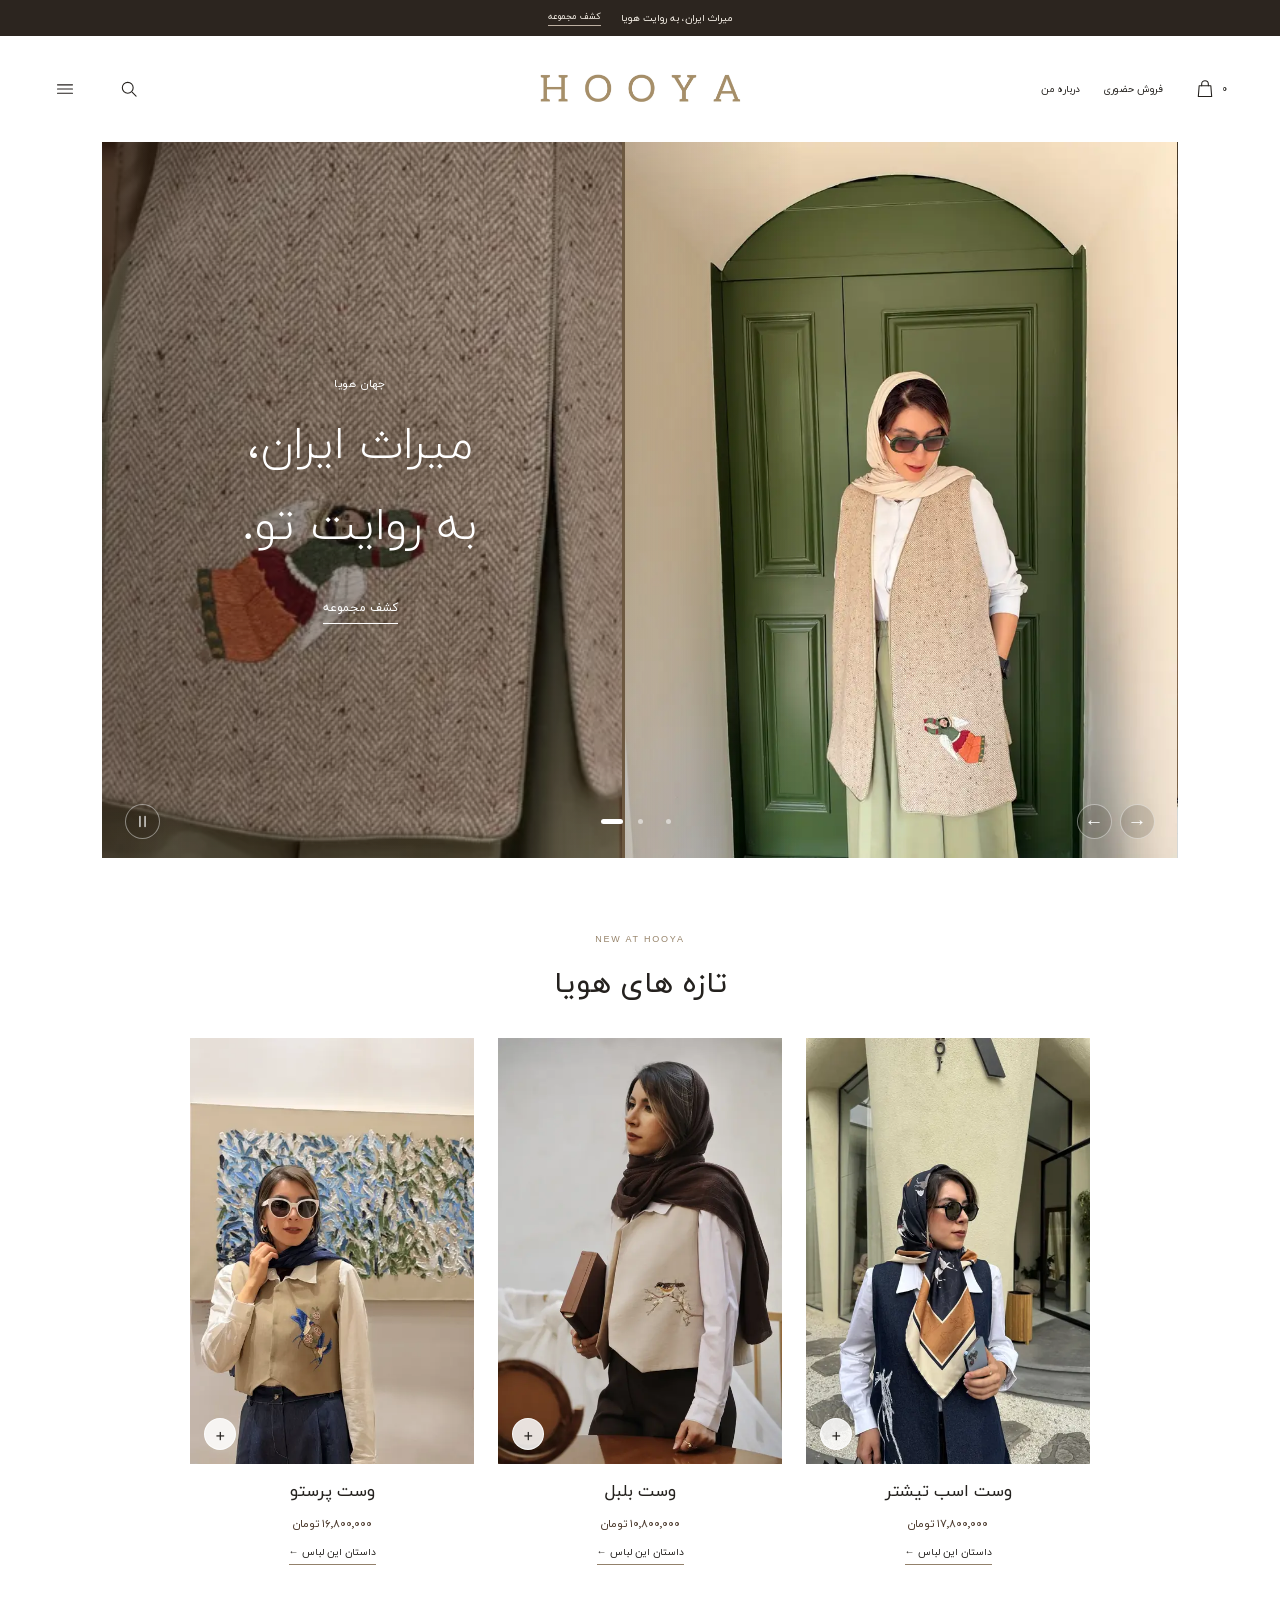
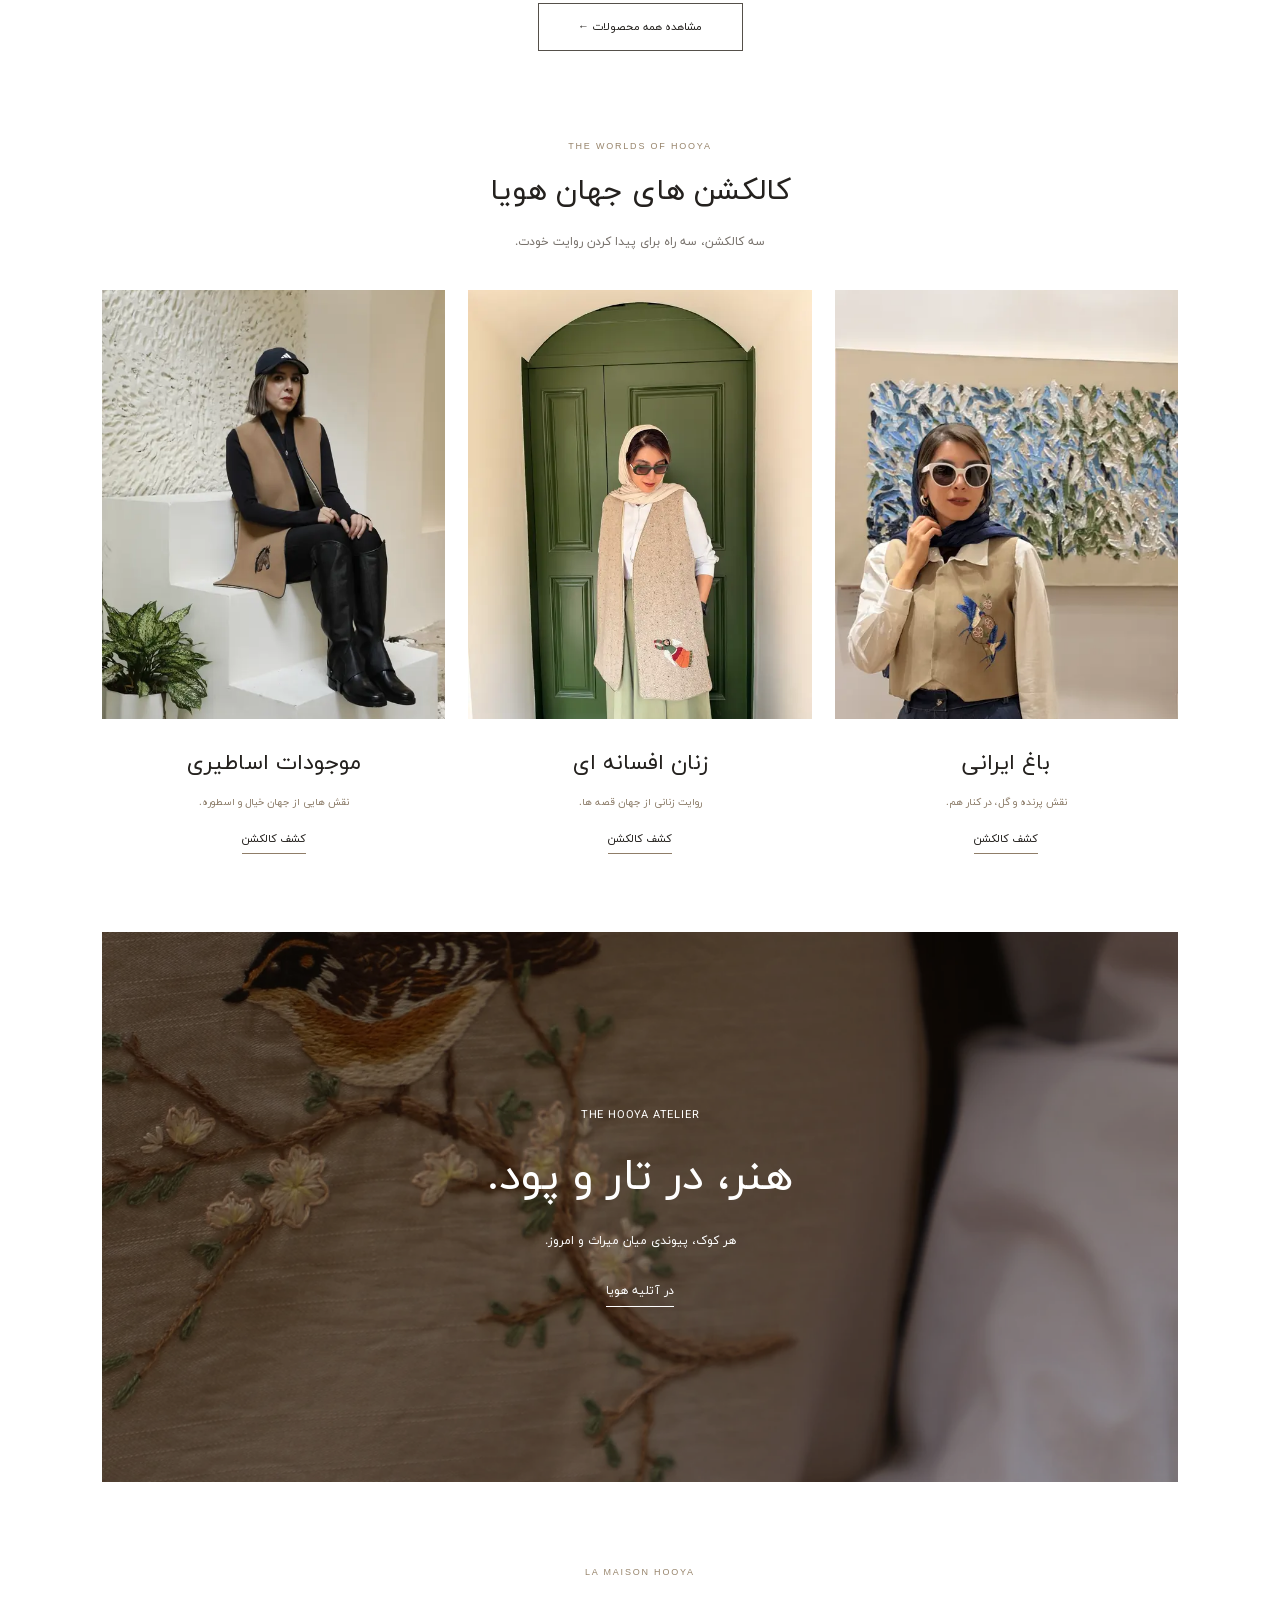
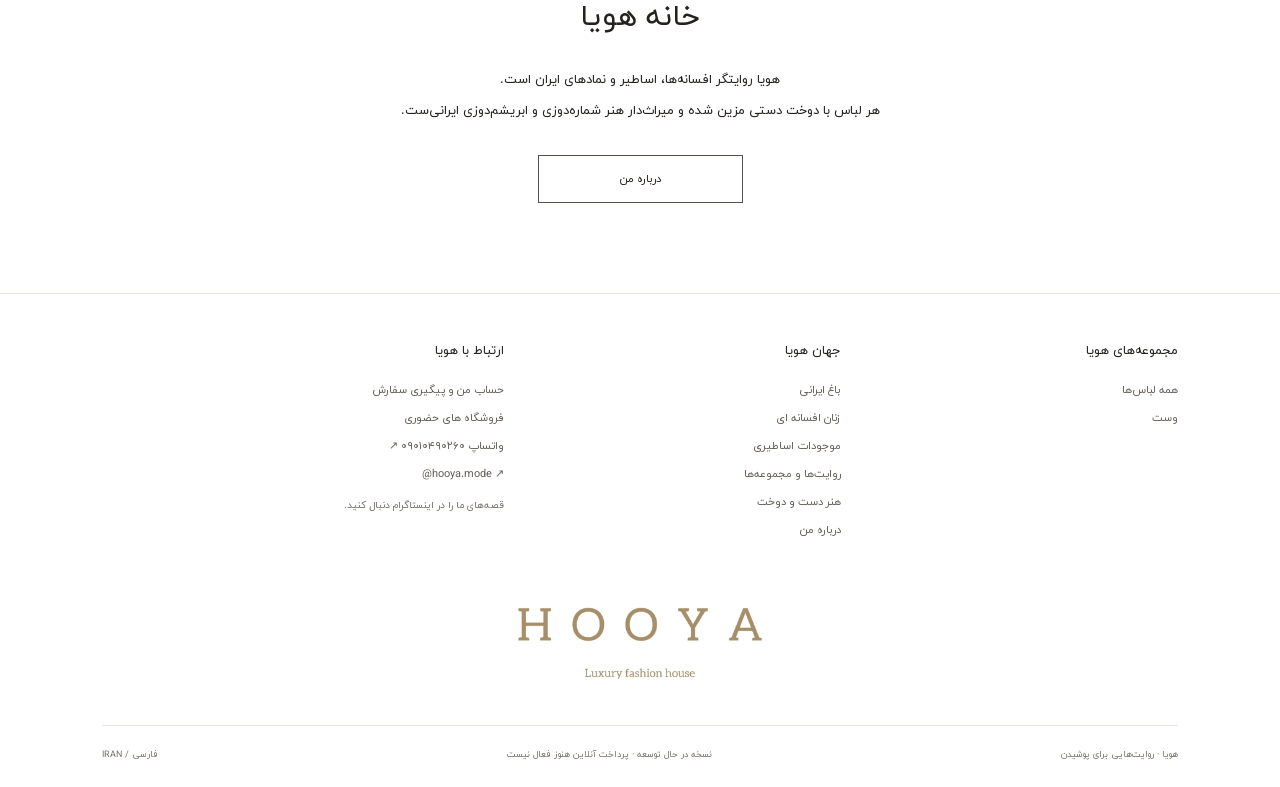
==== docs/index.html @ 1f966551 "Add private orders, customer tracking and SMS sign-in integration" ====
<!doctype html>
<html lang="fa" dir="rtl"><head><meta charset="utf-8"><meta name="viewport" content="width=device-width, initial-scale=1"><meta name="theme-color" content="#ffffff"><meta name="description" content="خانه مد هویا؛ روایت افسانه‌ها، اساطیر و نمادهای ایران در لباس‌هایی مزین به هنر دست."><title>هویا | خانه مد و روایت ایرانی</title><link rel="preload" href="assets/products/malakeh-kheir/campaign-model.webp" as="image" fetchpriority="high"><link rel="preload" href="assets/fonts/iranyekan/iranyekanwebregular.woff2" as="font" type="font/woff2" crossorigin><style data-hooya-source="fonts.css">@font-face{font-family:IRANYekan;src:url('assets/fonts/iranyekan/iranyekanweblight.woff2') format('woff2');font-style:normal;font-weight:300;font-display:swap}
@font-face{font-family:IRANYekan;src:url('assets/fonts/iranyekan/iranyekanwebregular.woff2') format('woff2');font-style:normal;font-weight:400;font-display:swap}
@font-face{font-family:IRANYekan;src:url('assets/fonts/iranyekan/iranyekanwebmedium.woff') format('woff');font-style:normal;font-weight:500;font-display:swap}
@font-face{font-family:IRANYekan;src:url('assets/fonts/iranyekan/iranyekanwebbold.woff2') format('woff2');font-style:normal;font-weight:700;font-display:swap}
@font-face{font-family:IRANYekan;src:url('assets/fonts/iranyekan/iranyekanwebextrabold.woff') format('woff');font-style:normal;font-weight:800;font-display:swap}
</style><style data-hooya-source="styles.css">@font-face{font-family:Vazirmatn;src:url('assets/Vazirmatn.woff2') format('woff2');font-style:normal;font-weight:100 900;font-display:swap}
/* Shared catalog navigation and add-to-cart confirmation. */
.breadcrumbs{display:flex;align-items:center;gap:12px;padding-top:22px;color:#8b8176;font-size:10px}.breadcrumbs a:hover{color:#24211e}
[data-catalog="full"] .collection{padding-top:48px}[data-catalog="full"] .section-heading h1{font-size:32px;line-height:1.7}
.all-products-link{margin-top:38px}.added-dialog{max-width:420px;width:calc(100% - 32px);padding:45px 30px 27px}.added-dialog #added-title{color:#477451;font-size:13px;padding-left:12px}
#added-product{display:flex;align-items:center;gap:18px;margin:23px 0}#added-product .product-photo{width:75px;flex-shrink:0;aspect-ratio:2/3;object-fit:cover}#added-product h3{font-size:15px}#added-product p{font-size:11px;margin-top:10px;color:#777}
.added-dialog>.button{display:flex;align-items:center;justify-content:center;min-height:46px;width:100%;font-size:12px;background:#111;color:#fff}.continue-shopping{display:block;margin:18px auto 0;font-size:11px;border-bottom:1px solid #c1b5a5;padding-bottom:5px}
@media(max-width:600px){[data-catalog="full"] .collection{padding-top:34px}[data-catalog="full"] .section-heading h1{font-size:26px}.breadcrumbs{padding-top:15px;font-size:9px}.added-dialog{padding:42px 22px 25px}.added-dialog #added-title{font-size:12px}}
:root{--paper:#fff;--ink:#24211e;--muted:#77716b;--line:#e7e3df;--brown:#4a382b;--gold:#ab9470}*{box-sizing:border-box}html{scroll-behavior:smooth;scroll-padding-top:30px}body{margin:0;background:var(--paper);color:var(--ink);font:14px IRANYekan,Vazirmatn,Tahoma,sans-serif;-webkit-font-smoothing:antialiased}a{color:inherit;text-decoration:none}button,input{font:inherit}button{border:0;background:none;color:inherit;cursor:pointer}a,button{touch-action:manipulation;-webkit-tap-highlight-color:transparent}svg{display:block;fill:none;stroke:currentColor;stroke-width:1.3;stroke-linecap:round;stroke-linejoin:round}h1,h2,h3,p{margin:0}h1,h2,h3{font-weight:400}p{line-height:2.2}button:focus-visible,a:focus-visible,input:focus-visible{outline:2px solid var(--gold);outline-offset:5px}::selection{background:#e9dfcf}.skip{position:fixed;top:-100px;right:20px;z-index:100;padding:16px;background:white}.skip:focus{top:15px}.announcement{height:36px;background:#2c251f;color:#f7f1e8;display:flex;align-items:center;justify-content:center;gap:20px;font-size:10px}.announcement a{border-bottom:1px solid #bdb0a2;padding-bottom:2px;font-size:9px}.header{height:106px;display:grid;grid-template-columns:1fr auto 1fr;align-items:center;padding:0 3.5%;direction:ltr;background:#fff}.header-start,.header-end{display:flex;gap:24px;align-items:center}.header-end{justify-content:flex-end;direction:ltr}.icon-button{display:inline-flex;align-items:center;justify-content:center;gap:7px;padding:8px;min-height:40px;min-width:40px}.icon-button svg{width:20px;height:20px}.bag-button{direction:ltr}.bag-button span{font-size:10px}.brand{display:block;width:205px}.wordmark{width:100%;height:auto;stroke:none}.house-link{font-size:10px}.page-width{width:84%;max-width:1600px;margin-left:auto;margin-right:auto}.campaign{position:relative;isolation:isolate;overflow:hidden;background:#8d7356}.hero{height:calc(100svh - 184px);min-height:470px;max-height:820px}.campaign-image{position:absolute;inset:0;width:100%;height:100%;object-fit:cover;z-index:-2}.hero .campaign-image{object-position:center top}.campaign:after{content:'';position:absolute;inset:0;background:rgba(27,19,12,.22);z-index:-1}.campaign-copy{position:absolute;inset:0;display:flex;flex-direction:column;align-items:center;justify-content:center;text-align:center;color:white;padding:45px 25px}.eyebrow{display:block;color:var(--muted);font-size:10px;font-weight:400;letter-spacing:.8px;margin-bottom:15px}.campaign .eyebrow{color:#fff;font-size:11px;letter-spacing:.8px}.hero h1{font-size:clamp(36px,3.6vw,57px);line-height:1.75;font-weight:350}.campaign-link{display:inline-block;border-bottom:1px solid currentColor;padding:3px 0 7px;margin-top:28px;font-size:12px;color:inherit;transition:opacity .2s}.campaign-link:hover{opacity:.7}.campaign-caption{position:absolute;bottom:22px;left:25px;color:#f8f3ed;letter-spacing:1.8px;font-size:8px;font-family:Arial,sans-serif}.collection{padding:76px 0 82px;text-align:center}.section-heading{text-align:center;margin-bottom:28px}.section-heading .eyebrow{font-size:9px;letter-spacing:1.8px;color:#97846b;font-family:Arial,sans-serif}.section-heading h2,.about h2{font-size:30px;line-height:1.7}.section-heading p{font-size:12px;color:var(--muted);margin-top:12px}.collection-toolbar{display:flex;justify-content:center;margin-bottom:33px}.filters{display:flex;gap:35px;justify-content:center}.filters button{font-size:12px;padding:10px 1px;color:var(--muted);border-bottom:1px solid transparent}.filters button.selected{color:var(--ink);border-color:var(--ink)}.product-grid{display:grid;grid-template-columns:repeat(3,minmax(0,1fr));gap:24px;text-align:center}.product-card{min-width:0}.product-image-wrap{position:relative;background:#f5f2ed;overflow:hidden}.product-view{display:block;width:100%;padding:0}.product-photo{display:block;width:100%;aspect-ratio:2/3;background-image:url('assets/products.jpg');background-size:300% 100%;background-repeat:no-repeat;transition:transform .6s}.photo-0{background-position:0% center}.photo-1{background-position:50% center}.photo-2{background-position:100% center}.product-view:hover .product-photo{transform:scale(1.025)}.product-tag{position:absolute;top:14px;right:14px;font-size:8px;color:#584937;background:#ffffffd4;padding:4px 8px;pointer-events:none}.product-quick{position:absolute;left:14px;bottom:14px;border:1px solid #ffffffc4;border-radius:50%;width:32px;height:32px;display:grid;place-items:center;font-size:20px;font-weight:300;background:#ffffffd9}.product-quick:hover{background:white}.product-meta{margin-top:21px;display:flex;flex-direction:column;align-items:center;gap:12px}.product-name{font-size:17px;padding:0;margin-bottom:5px}.product-type{font-size:11px;color:var(--muted)}.product-bottom{margin-top:15px;font-size:11px}.product-bottom>span{display:none}.product-bottom button{padding:0 0 4px;border-bottom:1px solid #93816b;font-size:10px}.demo-label{font-size:9px;color:var(--muted);line-height:1.9}.collection-note{margin:30px 0 25px}.outline-button{display:inline-flex;justify-content:center;align-items:center;min-width:205px;min-height:48px;border:1px solid #55504a;padding:12px 25px;font-size:11px;transition:background .2s,color .2s}.outline-button:hover{background:#292520;color:white}.filter-status{font-size:12px;color:var(--muted);margin-bottom:24px}.filter-status:empty{display:none}.filter-clear{border-bottom:1px solid;font-size:10px;margin-right:16px;padding:0}.empty-state{padding:50px 15px;color:var(--muted);font-size:12px}.stories{padding:8px 0 78px}.stories .section-heading{margin-bottom:35px}.editorial-grid{display:grid;grid-template-columns:1fr 1fr;gap:27px}.editorial-card{min-width:0}.editorial-image{display:block;padding:0;width:100%;aspect-ratio:4/5;overflow:hidden;position:relative;background:#d1b999}.editorial-image img{height:100%;width:100%;object-fit:cover;object-position:74% center;transition:transform .7s}.editorial-image:hover img{transform:scale(1.025)}.rakhsh-image .product-photo{position:absolute;inset:0;width:100%;height:100%;aspect-ratio:auto;background-size:300% 100%}.editorial-copy{text-align:center;padding:25px 10px 0}.editorial-copy .eyebrow{font-size:10px;margin-bottom:8px}.editorial-copy h3{font-size:23px;line-height:1.8}.text-link{display:inline-block;padding:2px 0 6px;border-bottom:1px solid #8f7d68;font-size:11px;margin-top:16px}.story-discovery{border-top:1px solid var(--line);border-bottom:1px solid var(--line);margin-top:48px;padding:28px 0;display:flex;gap:20px;align-items:center;justify-content:space-between}.story-discovery>span{font-size:12px}.story-options{display:flex;gap:30px}.story-options button{font-size:11px;padding:6px 0;border-bottom:1px solid transparent}.story-options button:hover{border-color:var(--gold)}.craft{height:550px}.craft .campaign-image{object-position:center 52%}.craft:after{background:rgba(20,12,5,.37)}.craft h2{font-size:44px;line-height:1.8}.craft p{font-size:12px;margin-top:10px}.craft .campaign-link{margin-top:25px}.about{text-align:center;padding:85px 0 90px}.about .eyebrow{font-family:Arial,sans-serif;letter-spacing:1.8px;font-size:9px;color:#97846b}.about p{font-size:13px;max-width:660px;margin:22px auto 28px;line-height:2.4}.footer{border-top:1px solid var(--line);padding:48px 8% 25px}.footer-links{display:grid;grid-template-columns:1fr 1fr 1.4fr;gap:50px;padding-bottom:55px}.footer-links h3{font-size:13px;margin-bottom:22px}.footer-links a{display:block;max-width:max-content;font-size:11px;margin-top:12px;color:#67605a}.footer-links a:hover{text-decoration:underline}.footer-links p{font-size:10px;color:var(--muted);margin-top:12px}.footer-brand{width:250px;display:block;margin:10px auto 40px}.footer-brand svg{width:100%;height:auto;stroke:none}.footer-bottom{display:flex;justify-content:space-between;gap:20px;border-top:1px solid var(--line);padding-top:22px;font-size:9px;color:var(--muted)}dialog{border:1px solid var(--line);padding:48px;background:#fff;color:var(--ink);width:min(660px,90vw);max-height:90dvh;overflow-y:auto}dialog::backdrop{background:#16100a70;backdrop-filter:blur(3px)}.close{position:absolute;left:13px;top:9px;font-size:29px;font-weight:200;width:38px;height:38px}.menu-dialog{position:fixed;right:0;left:auto;top:0;margin:0;border:0;border-left:1px solid var(--line);height:100dvh;max-height:100dvh;width:min(460px,92vw);padding:65px 45px 35px}.menu-brand{display:block;width:190px;margin:10px 0 50px}.menu-brand svg{width:100%;height:auto;stroke:none}.menu-dialog nav a{display:flex;justify-content:space-between;font-size:20px;padding:17px 0}.menu-dialog nav a span{font-size:16px;color:var(--muted)}.menu-categories{display:flex;gap:25px;margin-top:25px;padding-top:28px;border-top:1px solid var(--line);font-size:12px;color:var(--muted)}.menu-instagram{display:block;text-align:right;margin-top:65px;font-size:10px;letter-spacing:1.3px}.search-dialog h2,.bag-dialog h2{font-size:27px;margin-bottom:30px}.search-dialog label{display:block;font-size:11px;margin-bottom:12px}.search-field{display:flex;gap:10px}.search-field input{border:1px solid var(--line);min-width:0;flex:1;padding:12px;font-size:12px;color:var(--ink)}.button{display:inline-flex;background:var(--brown);color:white;justify-content:center;align-items:center;min-height:47px;padding:12px 25px;font-size:12px}.button:hover{background:#292019}.product-dialog{width:min(860px,94vw);padding:0}.product-detail{display:grid;grid-template-columns:1fr 1fr;direction:ltr}.product-detail>.product-photo{height:100%;min-height:490px;aspect-ratio:auto;background-size:300% 100%}.product-detail-copy{padding:50px 30px 35px;direction:rtl}.product-detail-copy h2{font-size:29px}.product-detail-copy p{font-size:12px;margin:15px 0;color:var(--muted)}.product-detail-copy label{display:block;font-size:11px;margin:18px 0 10px}.sizes{display:flex;gap:8px}.sizes button{width:40px;height:36px;border:1px solid var(--line);font-size:11px}.sizes .selected{background:var(--brown);color:white;border-color:var(--brown)}.product-detail-copy>.button{margin-top:23px;width:100%;gap:12px}.product-detail-copy .demo-label{display:block;margin-top:15px}.bag-item{display:flex;justify-content:space-between;align-items:center;padding:20px 0;border-bottom:1px solid var(--line);gap:15px;font-size:12px}.bag-item small{display:block;color:var(--muted);margin-top:5px}.bag-item button{font-size:10px;text-decoration:underline}.bag-note{font-size:11px;color:var(--muted);margin-top:25px}.craft-dialog img{width:100%;aspect-ratio:16/9;object-fit:cover;margin-bottom:25px}.craft-dialog h2{font-size:27px}.craft-dialog p{font-size:12px;margin-top:15px;color:var(--muted)}.toast{position:fixed;bottom:25px;left:25px;background:var(--brown);color:#fff;padding:15px 24px;font-size:12px;z-index:50;opacity:0;transform:translateY(15px);transition:.25s;pointer-events:none}.toast.show{opacity:1;transform:translateY(0)}
@media(min-width:1700px){.hero{max-height:900px}.page-width{width:86%}.hero h1{font-size:62px}}
@media(max-width:1000px){.page-width{width:90%}.header{height:95px}.brand{width:180px}.header-start,.header-end{gap:13px}.house-link{display:none}.hero{height:60vw;min-height:440px}.hero h1{font-size:43px}.collection{padding:60px 0 65px}.product-grid{gap:17px}.story-discovery{flex-direction:column;gap:16px}.story-options{gap:28px}.craft{height:480px}.editorial-copy h3{font-size:21px}.footer{padding-left:5%;padding-right:5%}}
@media(max-width:600px){html{scroll-padding-top:18px}.announcement{height:30px;font-size:9px;gap:16px}.announcement a{font-size:8px}.header{height:86px;padding:0 4%;grid-template-columns:1fr auto 1fr}.header-start{gap:2px}.header-end{gap:0}.icon-button{padding:5px;min-width:32px}.icon-button svg{width:18px;height:18px}.brand{width:139px}.bag-button{gap:4px}.bag-button span{font-size:9px}.page-width{width:92%}.hero{height:calc(86svh - 116px);min-height:480px;max-height:680px}.hero .campaign-image{object-position:65% center}.hero:after{background:linear-gradient(0deg,rgba(27,19,12,.48),rgba(27,19,12,.1) 80%)}.campaign-copy{padding:30px 15px}.hero .campaign-copy{justify-content:flex-end;padding-bottom:67px}.hero h1{font-size:37px;line-height:1.7}.campaign .eyebrow{font-size:9px;margin-bottom:11px}.campaign-link{font-size:11px;margin-top:20px}.campaign-caption{bottom:18px;left:15px;font-size:6px;letter-spacing:1px}.collection{padding:48px 0 53px}.section-heading{margin-bottom:18px}.section-heading .eyebrow{font-size:8px;letter-spacing:1.3px;margin-bottom:10px}.section-heading h2,.about h2{font-size:25px}.section-heading p{font-size:10px;margin-top:8px}.collection-toolbar{margin-bottom:25px}.filters{gap:25px}.filters button{font-size:10px;padding:8px 0}.product-grid{gap:27px 12px;grid-template-columns:repeat(2,minmax(0,1fr))}.product-card:last-child:nth-child(odd){grid-column:1/-1;width:calc(50% - 6px);justify-self:center}.product-name{font-size:13px;margin-bottom:5px}.product-type{font-size:8px}.product-meta{margin-top:14px;gap:9px}.product-tag{right:8px;top:8px;font-size:7px;padding:3px 6px}.product-quick{width:27px;height:27px;left:9px;bottom:9px;font-size:18px}.product-bottom{margin-top:11px}.product-bottom button{font-size:9px}.collection-note{font-size:8px;margin-top:25px}.outline-button{font-size:10px;min-height:44px;min-width:190px}.stories{padding:0 0 50px}.stories .section-heading{margin-bottom:26px}.editorial-grid{gap:14px}.editorial-image{aspect-ratio:3/4}.simorgh-image img{object-position:72% center}.editorial-copy{padding:17px 1px 0}.editorial-copy .eyebrow{font-size:8px;margin-bottom:6px;letter-spacing:0}.editorial-copy h3{font-size:14px;line-height:1.9}.text-link{font-size:9px;margin-top:11px}.story-discovery{margin-top:30px;padding:23px 5px;gap:12px}.story-discovery>span{font-size:11px}.story-options{display:grid;grid-template-columns:1fr 1fr;text-align:center;width:100%;gap:6px 22px}.story-options button{font-size:10px;justify-self:center}.craft{height:420px}.craft h2{font-size:31px}.craft p{font-size:10px;margin-top:8px}.craft .campaign-image{object-position:43% center}.craft .campaign-copy{padding:35px 18px}.about{padding:55px 15px 60px}.about .eyebrow{font-size:8px}.about p{font-size:11px;line-height:2.3;margin:17px auto 25px}.about p br{display:none}.footer{padding:35px 6% 20px}.footer-links{grid-template-columns:1fr 1fr;gap:30px 20px;padding-bottom:35px}.footer-links>div:last-child{grid-column:1/-1}.footer-links h3{font-size:12px;margin-bottom:17px}.footer-links a{font-size:10px;margin-top:11px}.footer-links p{font-size:9px}.footer-brand{width:215px;margin:10px auto 30px}.footer-bottom{flex-direction:column;align-items:center;gap:12px;font-size:8px;text-align:center;padding-top:20px}dialog{padding:40px 23px}.menu-dialog{padding:55px 30px 35px}.menu-dialog nav a{font-size:18px}.menu-brand{width:170px;margin-bottom:35px}.search-dialog h2{font-size:22px}.search-field{flex-direction:column}.product-detail{grid-template-columns:1fr}.product-detail>.product-photo{height:390px;min-height:0;background-size:300% 100%}.product-detail-copy{padding:30px 25px}.product-detail-copy h2{font-size:25px}.product-dialog .close{background:#fff;z-index:2}.toast{right:6%;left:6%;bottom:15px;text-align:center;font-size:11px}.filter-status{font-size:10px}.craft-dialog h2{font-size:24px}}
@media(prefers-reduced-motion:reduce){html{scroll-behavior:auto}*,*:before,*:after{transition:none!important;animation:none!important}}
/* Catalog-driven product photos and prices. */
.collection-tabs{display:flex;justify-content:center;gap:8px 25px;flex-wrap:wrap;margin:0 auto 22px}.collection-tabs button{font-size:12px;color:#8c7b65;padding:10px 0;border-bottom:1px solid transparent;display:inline-flex;align-items:center;gap:7px}.collection-tabs button.selected{color:var(--ink);border-color:var(--brown)}.collection-tabs button>span{font-size:9px;color:#9d8e7c;min-width:13px}.collection-toolbar{align-items:center;gap:22px;margin-bottom:30px}.kind-label{font-size:9px;color:#a18f77}.collection-toolbar .filters{gap:20px}.collection-toolbar .filters button{font-size:10px}.collection-editorials{grid-template-columns:repeat(3,minmax(0,1fr));gap:23px}.collection-editorials .editorial-copy h3{font-size:22px}.collection-summary{color:#8a7a66;font-size:10px;margin-top:9px;line-height:2}.menu-dialog .menu-collections{margin:0 0 10px;padding-right:18px;border-right:1px solid #d4c7b4}.menu-dialog .menu-collections a{font-size:13px;padding:10px 0;color:#8f7a5b}.menu-dialog .menu-collections a:hover{color:var(--ink)}
@media(max-width:600px){.collection-tabs{gap:4px 17px;margin-bottom:19px}.collection-tabs button{font-size:10px;gap:5px;padding:8px 0}.collection-tabs button>span{font-size:8px}.collection-toolbar{gap:17px;margin-bottom:25px}.collection-toolbar .filters{gap:19px}.collection-toolbar .filters button{font-size:9px}.collection-editorials{grid-template-columns:repeat(2,minmax(0,1fr));gap:27px 14px}.collection-editorials .editorial-card:last-child{grid-column:1/-1;width:calc(50% - 7px);justify-self:center}.collection-editorials .editorial-copy h3{font-size:15px}.collection-summary{font-size:9px;margin-top:7px}.menu-dialog .menu-collections{padding-right:15px}.menu-dialog .menu-collections a{font-size:12px;padding:9px 0}}
.sr-only{position:absolute;width:1px;height:1px;padding:0;margin:-1px;overflow:hidden;clip:rect(0,0,0,0);white-space:nowrap;border:0}
.hero-slider .hero-track{position:absolute;inset:0;display:flex;direction:ltr;height:100%;z-index:-2;transition:transform .7s cubic-bezier(.22,.65,.28,1);will-change:transform}.hero-slide{flex:0 0 100%;min-width:100%;height:100%;direction:rtl}.slide-images{height:100%;display:grid;grid-template-columns:1.06fr 1fr;gap:3px}.slide-images img{width:100%;height:100%;min-width:0;object-fit:cover;object-position:center 35%}.hero.hero-slider:after{background:linear-gradient(90deg,rgba(25,17,9,.52),rgba(25,17,9,.28) 48%,transparent 65%);pointer-events:none}.hero-slider .campaign-copy{width:48%;right:auto;left:0;pointer-events:none}.hero-slider .campaign-link{pointer-events:auto}.slider-controls{position:absolute;bottom:19px;left:23px;right:23px;display:flex;align-items:center;justify-content:space-between;gap:15px;color:white;z-index:3;direction:rtl}.slider-arrows{display:flex;gap:8px}.slider-arrows button,.slider-pause{width:35px;height:35px;border:1px solid #ffffff70;background:#21180b24;display:grid;place-items:center;font:19px Arial;border-radius:50%;padding:0}.slider-arrows button:hover,.slider-pause:hover{background:#21180b70}.slider-pause svg{width:17px;height:17px;stroke:currentColor;stroke-width:1.4}.slider-pause .play-symbol{display:none}.slider-pause.is-paused .pause-symbol{display:none}.slider-pause.is-paused .play-symbol{display:block}.slider-dots{display:flex;gap:2px;position:absolute;left:50%;transform:translateX(-50%);direction:ltr}.slider-dots button{width:26px;height:35px;padding:0;display:grid;place-items:center}.slider-dots span{width:5px;height:5px;border-radius:10px;background:#ffffff80;transition:width .25s,background .25s}.slider-dots [aria-current=true] span{width:22px;background:white}.hero.hero-slider{touch-action:pan-y;overflow:clip}
@media(max-width:600px){.slide-images{grid-template-columns:1fr}.slide-detail{display:none}.hero-slider .campaign-copy{width:100%;right:0;left:0;padding-bottom:95px}.hero.hero-slider:after{background:linear-gradient(0deg,rgba(25,17,9,.62),rgba(25,17,9,.15) 65%,transparent)}.slider-controls{bottom:17px;left:17px;right:17px}.slide-images .slide-model{object-position:center 30%}.slider-arrows button,.slider-pause{width:32px;height:32px}}
@media(prefers-reduced-motion:reduce){.hero-slider .hero-track,.slider-dots span{transition:none}}
[hidden]{display:none!important}
.hero-images{display:grid;grid-template-columns:repeat(3,minmax(0,1fr));gap:4px}.hero-images img{width:100%;height:100%;min-width:0;object-fit:cover;object-position:center 30%}.hero .campaign-copy{text-shadow:0 1px 14px #0005}.hero:after{background:rgba(20,15,10,.30)}.editorial-card .real-product-image img{object-position:center 30%}.craft .real-craft-image{object-position:center 43%}.product-view>.custom-photo{object-position:center 35%}
.product-gallery{min-width:0;background:#f5f2ed;padding-bottom:20px;direction:rtl}.gallery-stage{height:min(62vh,560px);min-height:340px;position:relative}.gallery-image-slot{height:100%}.gallery-image-slot .product-photo{width:100%;height:100%;aspect-ratio:auto;object-fit:contain;background:none}.gallery-arrow{position:absolute;top:50%;transform:translateY(-50%);width:35px;height:35px;background:#fffffff0;border:1px solid #d7cec3;border-radius:50%;font:19px Arial;display:grid;place-items:center}.gallery-prev{right:13px}.gallery-next{left:13px}.gallery-toolbar{display:flex;align-items:center;justify-content:space-between;padding:17px 20px 13px;font-size:9px;color:#7c6f60;gap:12px}.gallery-count{white-space:nowrap;direction:rtl}.gallery-thumbnails{display:flex;justify-content:center;gap:9px;padding:0 15px}.gallery-thumbnails button{width:53px;height:70px;padding:3px;border:1px solid transparent;overflow:hidden}.gallery-thumbnails button.selected{border-color:#6b523a}.gallery-thumbnails img{display:block;width:100%;height:100%;object-fit:cover}.product-dialog .close{z-index:3;background:#ffffffdb}.product-gallery+.product-detail-copy{align-self:center}.product-detail-copy .product-description{line-height:2.15}.product-gallery~.product-detail-copy{max-width:100%}
@media(max-width:600px){.hero-images{grid-template-columns:1fr}.hero-images img{display:none}.hero-images img:nth-child(2){display:block;object-position:center 28%}.gallery-stage{height:440px;min-height:0}.gallery-toolbar{padding:15px 20px 10px}.gallery-thumbnails button{width:49px;height:64px}.product-gallery{padding-bottom:16px}.product-detail-copy{padding-top:25px}}
.product-view>.custom-photo{height:auto;aspect-ratio:2/3;object-fit:cover;background:none}.product-detail>.custom-photo{object-fit:cover;background:none;width:100%}.product-bottom>.catalog-price{display:block;margin-bottom:12px;font-size:11px;color:var(--brown)}.product-bottom>.catalog-price:empty{display:none}.product-description{white-space:pre-line}.product-detail-copy .detail-price{color:var(--brown);font-size:14px}.button:disabled{cursor:default;opacity:.55}.custom-photo{background-image:none}
/* Cards remain visible unless the scroll observer has been initialized. */
#product-grid .product-card.reveal-ready{opacity:0;transform:translateY(28px);transition:opacity .7s ease,transform .8s cubic-bezier(.2,.7,.2,1);transition-delay:var(--reveal-delay,0ms)}
#product-grid .product-card.reveal-ready.is-revealed{opacity:1;transform:none}
#product-grid .product-card.reveal-ready:focus-within{opacity:1;transform:none;transition:none}
@media(prefers-reduced-motion:reduce){#product-grid .product-card.reveal-ready{opacity:1;transform:none;transition:none}}

/* Compact desktop cards; mobile keeps its existing two-column layout. */
@media(min-width:1024px){.latest-products .product-grid{width:90%;max-width:900px;margin-inline:auto}[data-catalog="full"] .product-grid{grid-template-columns:repeat(4,minmax(0,1fr));gap:32px 22px}.collection .product-meta{margin-top:16px;gap:0}.collection .product-name{margin-bottom:0}.collection .product-bottom{margin-top:12px}}

/* Initial HTML cards remain usable while scripts and live catalog load. */
.product-bottom>a{font-size:11px;border-bottom:1px solid #a18a68;padding-bottom:6px}.product-quick{display:grid;place-items:center}.product-view{display:block}
@media(max-width:600px){.product-bottom>a{font-size:9px}}

/* A failed detail request falls back to the already loaded campaign photograph. */
.slide-images>.slide-detail{width:100%;height:100%;min-width:0;background-size:cover;background-position:center 35%;background-repeat:no-repeat}
</style><style data-hooya-source="product-content.css">.product-dialog{width:min(1080px,96vw);max-height:92dvh;border:0;overscroll-behavior:contain}.product-detail{grid-template-columns:minmax(0,1.08fr) minmax(0,1fr);align-items:start}
body:has(#product-dialog[open]){overflow:hidden}.product-dialog>form{position:sticky;top:0;height:0;z-index:5}.product-dialog>form .close{top:12px;left:14px;right:auto}.product-content:empty{display:none}
.product-dialog .product-gallery{position:sticky;top:0;align-self:start}.product-dialog .gallery-stage{height:min(67vh,670px);min-height:380px}.product-dialog .product-detail-copy{align-self:start;padding:42px 38px 40px}
.product-detail-copy>h2{font-size:28px;line-height:1.8}.product-detail-copy .detail-price{font-size:17px;line-height:2;margin:13px 0 24px;color:#4a382b}
.product-detail-copy>label{font-size:13px;margin:23px 0 12px}.product-detail-copy .sizes{gap:9px;flex-wrap:wrap;direction:rtl}.product-detail-copy .sizes button{width:auto;min-width:64px;height:42px;padding:8px 16px;font-size:13px}.product-detail-copy .selected-size-note{font-size:12px;line-height:1.9;margin:11px 0 0;color:#67594c}.selected-size-note:empty{display:none}
.product-detail-copy>.button{margin-top:20px;min-height:48px;font-size:13px}.product-detail-copy>.demo-label{font-size:10px;line-height:2;margin-bottom:30px}
.garment-craft{display:flex;align-items:center;gap:22px;padding:21px 22px;background:#f6f2eb;border:1px solid #e9e0d3;margin:20px 0 24px}.craft-hours{display:flex;align-items:center;gap:10px;padding-left:21px;border-left:1px solid #d6c8b5;flex-shrink:0}.craft-hours strong{font-size:37px;font-weight:400;line-height:1.3;letter-spacing:-1px;color:#8d704a}.craft-hours>span{font-size:10px;color:#87745f;line-height:1.8}.garment-craft .craft-facts h3{font-size:11px;color:#8a755c;margin-bottom:5px}.product-detail-copy .garment-craft p{font-size:12px;line-height:1.9;margin:0;color:#51463a}
.product-content{border-top:1px solid #e5ded4;padding-top:28px}.product-content section+section{margin-top:30px}.content-kicker{font-size:10px;letter-spacing:.3px;color:#9c825e}.product-content h3{font-size:18px;line-height:1.8;margin:5px 0 15px}.product-detail-copy .product-content p{font-size:14px;line-height:2.25;color:#554c43;margin:0 0 15px}.product-content .garment-story{padding-bottom:8px}.product-content .garment-quote{border-right:2px solid #b39872;padding:7px 15px;color:#8a6d44;font-size:15px;line-height:2;margin-top:20px}
.garment-verse{margin:0;padding:22px 17px;background:#f8f6f2;text-align:center;position:relative}.garment-verse:before{content:'“';font-family:Georgia,serif;font-size:55px;line-height:.6;color:#c8b695;display:block;margin:8px 0 17px}.garment-verse span{display:block;font-size:15px;line-height:2.7;color:#63513c}
.garment-specs dl{margin:0;border-top:1px solid #e8e1d7}.garment-specs dl>div{display:grid;grid-template-columns:110px minmax(0,1fr);gap:15px;padding:14px 0;border-bottom:1px solid #eee8df;font-size:12px;line-height:2}.garment-specs dt{color:#968671}.garment-specs dd{margin:0;color:#4c443b;white-space:pre-line}
.garment-customization{display:flex;gap:14px;padding:20px;background:#f8f5ef}.customization-mark{font-size:25px;color:#ac9066;line-height:1.5}.garment-customization h3{font-size:15px;margin-top:0}.product-detail-copy .garment-customization p{font-size:12px;line-height:2;margin:0}.garment-care{border-top:1px solid #e8e1d7;border-bottom:1px solid #e8e1d7;padding:17px 0;margin-top:27px}.garment-care summary{cursor:pointer;font-size:13px}.product-detail-copy .garment-care p{font-size:12px;margin-top:13px}
@media(max-width:700px){.product-dialog{width:100%;max-width:100%;max-height:100dvh;height:100dvh;margin:0;border-radius:0}.product-detail{grid-template-columns:minmax(0,1fr)}.product-dialog .product-gallery{position:relative;top:auto}.product-dialog .gallery-stage{height:50svh;min-height:310px;max-height:500px}.product-dialog .product-detail-copy{padding:27px 24px 34px}.product-detail-copy>h2{font-size:26px}.product-detail-copy .detail-price{font-size:16px}.product-detail-copy .garment-craft{padding:18px;gap:18px}.craft-hours{padding-left:17px}.craft-hours strong{font-size:34px}.product-content{padding-top:24px}.product-content h3{font-size:19px}.product-detail-copy .product-content p{font-size:14px;line-height:2.2}.garment-specs dl>div{grid-template-columns:100px minmax(0,1fr);gap:12px;font-size:13px}.product-dialog .close{position:fixed;top:13px;right:13px;border:1px solid #e1d9cc;border-radius:50%;height:37px;width:37px;display:grid;place-items:center;padding:0;font-size:24px;background:#fff}.product-detail-copy>.demo-label{font-size:11px}}
@media(max-width:700px){.product-dialog>form .close{top:13px;right:13px;left:auto}}
</style></head>
<body><svg aria-hidden="true" style="position:absolute;width:0;height:0;overflow:hidden"><defs><symbol id="hooya-logo-image" viewBox="0 0 2048 2048"><image href="[data-uri]" width="2048" height="2048"/></symbol></defs></svg>
<a class="skip" href="#main">رفتن به محتوای اصلی</a>
<div class="announcement"><span>میراث ایران، به روایت هویا</span><a href="products.html">کشف مجموعه</a></div>
<header class="header">
 <div class="header-start"><button class="icon-button" id="menu-open" aria-label="باز کردن فهرست"><svg viewBox="0 0 24 24"><path d="M3 7h18M3 12h18M3 17h18"/></svg></button><button class="icon-button" id="search-open" aria-label="جست‌وجوی لباس"><svg viewBox="0 0 24 24"><circle cx="10.5" cy="10.5" r="6.5"/><path d="m16 16 4.5 4.5"/></svg></button></div>
 <a class="brand" href="#" aria-label="هویا، خانه"><svg class="wordmark" viewBox="220 900 1610 270" role="img" aria-label="HOOYA"><use href="#hooya-logo-image" width="2048" height="2048"/></svg></a>
 <div class="header-end"><a class="house-link" href="about.html">درباره من</a><a class="house-link store-link" href="contact.html">فروش حضوری</a><a class="icon-button bag-button" id="bag-open" href="cart.html" aria-label="سبد خرید"><svg viewBox="0 0 24 24"><path d="M5 8h14l1 13H4L5 8Z"/><path d="M8 8V6a4 4 0 0 1 8 0v2"/></svg><span id="bag-count">۰</span></a></div>
</header>
<main id="main">
 <section class="hero campaign page-width hero-slider" aria-label="مجموعه های هویا" aria-roledescription="اسلایدر" tabindex="0">
  <div class="hero-track"><div class="hero-slide" role="group" aria-roledescription="اسلاید" aria-label="1 از 3، وست ملکه خیر" aria-hidden="false" ><div class="slide-images"><img class="slide-model" src="assets/products/malakeh-kheir/campaign-model.webp" alt="تن خور وست ملکه خیر" fetchpriority="high"><div class="slide-detail" role="img" aria-label="جزئیات دوخت وست ملکه خیر" style="background-image:url('assets/products/malakeh-kheir/campaign-detail.webp'),url('assets/products/malakeh-kheir/campaign-model.webp')"></div></div></div><div class="hero-slide" role="group" aria-roledescription="اسلاید" aria-label="2 از 3، وست اسب فرنگ" aria-hidden="true" inert><div class="slide-images"><img class="slide-model" src="assets/products/horse-brown/campaign-model.webp" alt="تن خور وست اسب فرنگ" loading="lazy"><div class="slide-detail" role="img" aria-label="جزئیات دوخت وست اسب فرنگ" style="background-image:url('assets/products/horse-brown/campaign-detail.webp'),url('assets/products/horse-brown/campaign-model.webp')"></div></div></div><div class="hero-slide" role="group" aria-roledescription="اسلاید" aria-label="3 از 3، وست پرستو" aria-hidden="true" inert><div class="slide-images"><img class="slide-model" src="assets/products/nightingale/campaign-model.webp" alt="تن خور وست پرستو" loading="lazy"><div class="slide-detail" role="img" aria-label="جزئیات دوخت وست پرستو" style="background-image:url('assets/products/nightingale/campaign-detail.webp'),url('assets/products/nightingale/campaign-model.webp')"></div></div></div></div>
  <div class="campaign-copy"><span class="eyebrow">جهان هویا</span><h1 id="hero-title">میراث ایران،<br>به روایت تو.</h1><a class="campaign-link" href="products.html">کشف مجموعه</a></div>
  <div class="slider-controls"><div class="slider-arrows"><button type="button" data-slide-step="-1" aria-label="اسلاید قبلی">→</button><button type="button" data-slide-step="1" aria-label="اسلاید بعدی">←</button></div><div class="slider-dots" role="group" aria-label="انتخاب اسلاید"><button type="button" data-slide-index="0" aria-label="نمایش اسلاید 1، وست ملکه خیر" aria-current="true"><span></span></button><button type="button" data-slide-index="1" aria-label="نمایش اسلاید 2، وست اسب فرنگ" aria-current="false"><span></span></button><button type="button" data-slide-index="2" aria-label="نمایش اسلاید 3، وست پرستو" aria-current="false"><span></span></button></div><button type="button" class="slider-pause" aria-label="توقف اسلایدر" aria-pressed="false"><svg class="pause-symbol" viewBox="0 0 20 20" aria-hidden="true"><path d="M7 4v12M13 4v12"/></svg><svg class="play-symbol" viewBox="0 0 20 20" aria-hidden="true"><path d="m7 4 9 6-9 6Z"/></svg></button></div>
  <span class="slider-status sr-only" aria-live="polite"></span>
 </section>
 <section class="collection page-width latest-products" id="collection" aria-labelledby="collection-title"><div class="section-heading"><span class="eyebrow">NEW AT HOOYA</span><h2 id="collection-title">تازه های هویا</h2></div><p class="filter-status" id="filter-status" aria-live="polite"></p><div class="product-grid" id="product-grid"><article class="product-card"><div class="product-image-wrap"><a class="product-view" href="products.html?product=horse-tishter" aria-label="مشاهده وست اسب تیشتر"><img class="product-photo custom-photo " src="assets/products/horse-tishter/card.webp" alt="وست اسب تیشتر" loading="lazy"></a><a class="product-quick" href="products.html?product=horse-tishter" aria-label="انتخاب وست اسب تیشتر">+</a></div><div class="product-meta"><div><a class="product-name" href="products.html?product=horse-tishter">وست اسب تیشتر</a></div></div><div class="product-bottom"><span class="catalog-price">۱۷٬۸۰۰٬۰۰۰ تومان</span><a href="products.html?product=horse-tishter">داستان این لباس ←</a></div></article><article class="product-card"><div class="product-image-wrap"><a class="product-view" href="products.html?product=swallow" aria-label="مشاهده وست بلبل"><img class="product-photo custom-photo " src="assets/products/swallow/card.webp" alt="وست بلبل" loading="lazy"></a><a class="product-quick" href="products.html?product=swallow" aria-label="انتخاب وست بلبل">+</a></div><div class="product-meta"><div><a class="product-name" href="products.html?product=swallow">وست بلبل</a></div></div><div class="product-bottom"><span class="catalog-price">۱۰٬۸۰۰٬۰۰۰ تومان</span><a href="products.html?product=swallow">داستان این لباس ←</a></div></article><article class="product-card"><div class="product-image-wrap"><a class="product-view" href="products.html?product=nightingale" aria-label="مشاهده وست پرستو"><img class="product-photo custom-photo " src="assets/products/nightingale/card.webp" alt="وست پرستو" loading="lazy"></a><a class="product-quick" href="products.html?product=nightingale" aria-label="انتخاب وست پرستو">+</a></div><div class="product-meta"><div><a class="product-name" href="products.html?product=nightingale">وست پرستو</a></div></div><div class="product-bottom"><span class="catalog-price">۱۶٬۸۰۰٬۰۰۰ تومان</span><a href="products.html?product=nightingale">داستان این لباس ←</a></div></article></div><p class="empty-state" id="empty-state" hidden></p><a class="outline-button all-products-link" href="products.html">مشاهده همه محصولات ←</a></section>
 <section class="stories page-width" id="stories" aria-labelledby="stories-title"><div class="section-heading"><span class="eyebrow">THE WORLDS OF HOOYA</span><h2 id="stories-title">کالکشن های جهان هویا</h2><p>سه کالکشن، سه راه برای پیدا کردن روایت خودت.</p></div><div class="editorial-grid collection-editorials"><article class="editorial-card"><a class="editorial-image real-product-image" href="products.html?collection=persian-garden#collection" data-collection="persian-garden" aria-label="مشاهده کالکشن باغ ایرانی"><img src="assets/products/nightingale/card.webp" alt="لباسی از کالکشن باغ ایرانی" loading="lazy"></a><div class="editorial-copy"><h3>باغ ایرانی</h3><p class="collection-summary">نقش پرنده و گل، در کنار هم.</p><a class="text-link" href="products.html?collection=persian-garden#collection" data-collection="persian-garden">کشف کالکشن</a></div></article><article class="editorial-card"><a class="editorial-image real-product-image" href="products.html?collection=legendary-women#collection" data-collection="legendary-women" aria-label="مشاهده کالکشن زنان افسانه ای"><img src="assets/products/malakeh-kheir/card.webp" alt="لباسی از کالکشن زنان افسانه ای" loading="lazy"></a><div class="editorial-copy"><h3>زنان افسانه ای</h3><p class="collection-summary">روایت زنانی از جهان قصه ها.</p><a class="text-link" href="products.html?collection=legendary-women#collection" data-collection="legendary-women">کشف کالکشن</a></div></article><article class="editorial-card"><a class="editorial-image real-product-image" href="products.html?collection=mythical-creatures#collection" data-collection="mythical-creatures" aria-label="مشاهده کالکشن موجودات اساطیری"><img src="assets/products/horse-brown/card.webp" alt="لباسی از کالکشن موجودات اساطیری" loading="lazy"></a><div class="editorial-copy"><h3>موجودات اساطیری</h3><p class="collection-summary">نقش هایی از جهان خیال و اسطوره.</p><a class="text-link" href="products.html?collection=mythical-creatures#collection" data-collection="mythical-creatures">کشف کالکشن</a></div></article></div></section>
 <section class="craft campaign page-width" id="craft" aria-labelledby="craft-title"><img class="campaign-image real-craft-image" src="assets/products/swallow/view-3.webp" alt="جزئیات واقعی دوخت پرنده و گل روی وست بلبل" loading="lazy"><div class="campaign-copy"><span class="eyebrow">THE HOOYA ATELIER</span><h2 id="craft-title">هنر، در تار و پود.</h2><p>هر کوک، پیوندی میان میراث و امروز.</p><button class="campaign-link" id="craft-more">در آتلیه هویا</button></div></section>
 <section class="about page-width" id="about"><span class="eyebrow">LA MAISON HOOYA</span><h2>خانه هویا</h2><p>هویا روایتگر افسانه‌ها، اساطیر و نمادهای ایران است.<br>هر لباس با دوخت دستی مزین شده و میراث‌دار هنر شماره‌دوزی و ابریشم‌دوزی ایرانی‌ست.</p><a href="about.html" class="outline-button">درباره من</a></section>
</main>
<footer class="footer"><div class="footer-links"><div><h3>مجموعه‌های هویا</h3><a href="products.html" data-category="all">همه لباس‌ها</a><a href="products.html?kind=vest" data-category="vest">وست</a><a href="products.html?kind=jacket" data-category="jacket">کت</a><a href="products.html?kind=blouse" data-category="blouse">شومیز</a></div><div><h3>جهان هویا</h3><a href="products.html?collection=persian-garden#collection" data-collection="persian-garden">باغ ایرانی</a><a href="products.html?collection=legendary-women#collection" data-collection="legendary-women">زنان افسانه ای</a><a href="products.html?collection=mythical-creatures#collection" data-collection="mythical-creatures">موجودات اساطیری</a><a href="#stories">روایت‌ها و مجموعه‌ها</a><a href="#craft">هنر دست و دوخت</a><a href="about.html">درباره من</a></div><div><h3>ارتباط با هویا</h3><a href="account.html" data-account-link>حساب من و پیگیری سفارش</a><a href="contact.html#stores">فروشگاه های حضوری</a><a href="https://wa.me/989010490260" target="_blank" rel="noopener noreferrer">واتساپ <span dir="ltr">۰۹۰۱۰۴۹۰۲۶۰</span> ↗</a><a href="https://www.instagram.com/hooya.mode/" target="_blank" rel="noopener noreferrer" dir="ltr">@hooya.mode ↗</a><p>قصه‌های ما را در اینستاگرام دنبال کنید.</p></div></div><a class="footer-brand" href="#" aria-label="هویا، بازگشت به ابتدا"><svg class="footer-wordmark" viewBox="220 890 1610 530" role="img" aria-label="HOOYA · Luxury fashion house"><use href="#hooya-logo-image" width="2048" height="2048"/></svg></a><div class="footer-bottom"><span>هویا · روایت‌هایی برای پوشیدن</span><span>نسخه در حال توسعه · پرداخت آنلاین هنوز فعال نیست</span><span dir="ltr">IRAN / فارسی</span></div></footer>
<dialog id="menu-dialog" class="menu-dialog" aria-label="فهرست اصلی"><form method="dialog"><button class="close" aria-label="بستن فهرست">×</button></form><a class="menu-brand" href="#" aria-label="هویا، خانه"><svg class="wordmark" viewBox="220 900 1610 270" role="img" aria-label="HOOYA"><use href="#hooya-logo-image" width="2048" height="2048"/></svg></a><nav aria-label="ناوبری اصلی"><a href="products.html">مجموعه لباس‌ها <span>←</span></a><a href="#stories">جهان هویا <span>←</span></a><div class="menu-collections" aria-label="کالکشن های هویا"><a href="products.html?collection=persian-garden#collection" data-collection="persian-garden">باغ ایرانی</a><a href="products.html?collection=legendary-women#collection" data-collection="legendary-women">زنان افسانه ای</a><a href="products.html?collection=mythical-creatures#collection" data-collection="mythical-creatures">موجودات اساطیری</a></div><a href="#craft">آتلیه هویا <span>←</span></a><a href="about.html">درباره من <span>←</span></a><a href="contact.html">فروشگاه ها و ارتباط <span>←</span></a></nav><div class="menu-categories"><a href="products.html?kind=vest" data-category="vest">وست</a><a href="products.html?kind=jacket" data-category="jacket">کت</a><a href="products.html?kind=blouse" data-category="blouse">شومیز</a></div><a class="menu-instagram" href="https://www.instagram.com/hooya.mode/" target="_blank" rel="noopener noreferrer" dir="ltr">INSTAGRAM ↗</a></dialog>
  <dialog id="search-dialog" class="search-dialog"><form method="dialog"><button class="close" aria-label="بستن جست‌وجو">×</button></form><span class="eyebrow">قصه خودت را پیدا کن</span><h2>در جهان هویا جست‌وجو کن.</h2><form id="search-form"><label for="search-input">نام لباس، نقش یا روایت</label><div class="search-field"><input id="search-input" type="search" placeholder="مثلا باغ ایرانی یا پرستو" autocomplete="off"><button class="button" type="submit">جست‌وجو ←</button></div></form></dialog>
  <dialog id="product-dialog" class="product-dialog"></dialog>
  <dialog id="added-dialog" class="added-dialog" aria-labelledby="added-title"><form method="dialog"><button class="close" aria-label="بستن پیام سبد">×</button></form><p id="added-title">✓ لباس به سبد خرید اضافه شد</p><div id="added-product"></div><a class="button" href="cart.html">برو به سبد خرید ←</a><button type="button" class="continue-shopping" id="continue-shopping">ادامه مشاهده محصولات</button></dialog>
  <dialog id="craft-dialog" class="craft-dialog"><form method="dialog"><button class="close" aria-label="بستن روایت">×</button></form><img src="assets/products/swallow/view-3.webp" alt="جزئیات واقعی دوخت وست بلبل" loading="lazy"><span class="eyebrow">هنر دست هویا</span><h2>هر کوک، بخشی از قصه.</h2><p>در شماره‌دوزی، نقش با شمارش تار و پود و تکرار کوک‌ها شکل می‌گیرد. ابریشم‌دوزی نیز با درخشش و ظرافت نخ ابریشم، به نقش جان می‌دهد. هویا این دو هنر را به زبان لباس روایت می‌کند.</p><p class="demo-label">نمای نزدیک از دوخت واقعی وست بلبل.</p></dialog>
  <div class="toast" id="toast" role="status"></div>
  <script id="catalog-snapshot" type="application/json">{"schema":1,"version":"2026-11-20T09:40:56.482Z","products":[{"id":"horse-brown","sku":"HYA-001","name":"وست اسب فرنگ","kind":"vest","type":"وست · نقش اسب","story":"horse","tag":"روایت اسب","photo":0,"image":"assets/products/horse-brown/view-1.webp","images":["assets/products/horse-brown/view-1.webp","assets/products/horse-brown/view-2.webp","assets/products/horse-brown/view-3.webp"],"colors":["#97785b"],"description":"","price":null,"stock":0,"sizes":["Free"],"status":"published","updatedAt":"2026-11-20T09:40:56.482Z","collection":"mythical-creatures","createdAt":"2026-11-19T17:17:27.817Z","sizeStock":{"Free":0},"madeToOrder":false,"narrative":{"text":"فرنگ، اسب ایرانی ترکمن قوی و مهربان است که رفتاری بسیار صبورانه با کودکان دارد.","quote":"","verse":""},"details":{"fabric":"فوتر","technique":"ابریشم دوزی","embroideryMaterials":"","lining":"آسترکشی شده","finishing":"مغزی دوزی شده","fit":"فری سایز","customization":"","care":"","embroideryHours":130,"lengthCm":75,"sizeNotes":{"Free":"مناسب تا سایز ۴۴"}},"thumbnail":"assets/products/horse-brown/card.webp"},{"id":"horse-cream","sku":"HYA-002","name":"وست اسب گوهر","kind":"vest","type":"وست · نقش اسب","story":"horse","tag":"روایت اسب","photo":0,"image":"assets/products/horse-cream/view-1.webp","images":["assets/products/horse-cream/view-1.webp","assets/products/horse-cream/view-2.webp","assets/products/horse-cream/view-3.webp"],"colors":["#80545b"],"description":"","price":null,"stock":0,"sizes":["Free"],"status":"published","updatedAt":"2026-11-20T09:40:56.482Z","collection":"mythical-creatures","createdAt":"2026-11-19T17:17:27.817Z","sizeStock":{"Free":0},"madeToOrder":false,"narrative":{"text":"این وست با الهام از اسب ایرانی ترکمن، آرام، متین و افتخارآفرین به نام گوهر دوخته شده است.","quote":"","verse":""},"details":{"fabric":"پشم اعلا","technique":"گلدوزی","embroideryMaterials":"","lining":"آسترکشی شده","finishing":"مغزی دوزی شده","fit":"فری سایز","customization":"","care":"","embroideryHours":130,"lengthCm":75,"sizeNotes":{"Free":"مناسب تا سایز ۴۴"}},"thumbnail":"assets/products/horse-cream/card.webp"},{"id":"nightingale","sku":"HYA-003","name":"وست پرستو","kind":"vest","type":"وست · نقش پرستو","story":"iran","tag":"نقش پرنده","photo":0,"image":"assets/products/nightingale/view-1.webp","images":["assets/products/nightingale/view-1.webp","assets/products/nightingale/view-2.webp","assets/products/nightingale/view-3.webp"],"colors":["#b4a17b","#286498"],"description":"","price":16800000,"stock":null,"sizes":["1","2"],"status":"published","updatedAt":"2026-11-20T09:40:56.482Z","collection":"persian-garden","createdAt":"2026-11-19T17:17:27.817Z","narrative":{"text":"","quote":"","verse":""},"details":{"fabric":"کرپ درجه یک","technique":"گلدوزی","embroideryMaterials":"","lining":"آسترکشی شده","finishing":"لایی کشی شده","fit":"","customization":"با دکمه یا بدون دکمه، بر اساس سفارش شما.\nقد و سایز دلخواه قابل اجراست.","care":"","embroideryHours":91,"lengthCm":45,"sizeNotes":{"1":"مناسب سایز ۳۸ تا ۴۰","2":"مناسب سایز ۴۲ تا ۴۴"}},"sizeStock":{"1":null,"2":null},"thumbnail":"assets/products/nightingale/card.webp"},{"id":"swallow","sku":"HYA-004","name":"وست بلبل","kind":"vest","type":"وست · نقش بلبل","story":"iran","tag":"نقش پرنده","photo":0,"image":"assets/products/swallow/view-1.webp","images":["assets/products/swallow/view-1.webp","assets/products/swallow/view-2.webp","assets/products/swallow/view-3.webp"],"colors":["#c5b89d","#392f29"],"description":"","price":10800000,"stock":null,"sizes":["1","2"],"status":"published","updatedAt":"2026-11-20T09:40:56.482Z","collection":"persian-garden","createdAt":"2026-11-19T17:17:27.817Z","narrative":{"text":"","quote":"","verse":"فکر بلبل همه آنست که گل شد یارش\nگل در اندیشه که چون عشوه کند در کارش"},"details":{"fabric":"لینن تنسل","technique":"گلدوزی دستی","embroideryMaterials":"بهترین متریال فرانسوی","lining":"تمام آسترکشی شده","finishing":"لایی کشی شده","fit":"","customization":"","care":"","embroideryHours":65,"lengthCm":45,"sizeNotes":{"1":"مناسب تا سایز ۴۰","2":"مناسب تا سایز ۴۴"}},"sizeStock":{"1":null,"2":null},"thumbnail":"assets/products/swallow/card.webp"},{"id":"iris","sku":"HYA-005","name":"وست زنبق","kind":"vest","type":"وست · نقش زنبق","story":"iran","tag":"نقش گل","photo":0,"image":"assets/products/iris/view-1.webp","images":["assets/products/iris/view-1.webp","assets/products/iris/view-2.webp","assets/products/iris/view-3.webp"],"colors":["#242322","#79518c"],"description":"","price":15800000,"stock":null,"sizes":["Free"],"status":"published","updatedAt":"2026-11-20T09:40:56.482Z","collection":"persian-garden","createdAt":"2026-11-18T16:59:29.997Z","narrative":{"text":"در ادبیات کهن ایرانی، در متون پهلوی، گل زنبق گل ویژه «امرداد» معرفی شده است. این گل جایگاهی والا دارد و نماد جاودانگی، بی‌مرگی، وقار و نجابت است.","quote":"","verse":""},"details":{"fabric":"کرپ","technique":"","embroideryMaterials":"بهترین متریال فرانسوی","lining":"آسترکشی شده","finishing":"مغزی دوزی شده","fit":"فری سایز","customization":"","care":"","embroideryHours":70,"lengthCm":65,"sizeNotes":{"Free":""}},"sizeStock":{"Free":null},"thumbnail":"assets/products/iris/card.webp"},{"id":"malakeh-kheir","sku":"HYA-006","name":"وست ملکه خیر","kind":"vest","type":"وست · نقش دست‌دوز","story":"iran","tag":"مجموعه هویا","photo":0,"image":"assets/products/malakeh-kheir/view-1.webp","images":["assets/products/malakeh-kheir/view-1.webp","assets/products/malakeh-kheir/view-2.webp","assets/products/malakeh-kheir/view-3.webp"],"colors":["#bdb3a2","#70816a"],"description":"","price":18800000,"stock":null,"sizes":["Free"],"status":"published","updatedAt":"2026-11-20T09:40:56.482Z","collection":"legendary-women","createdAt":"2026-11-18T16:59:29.997Z","narrative":{"text":"","quote":"","verse":""},"details":{"fabric":"پشم اعلا","technique":"گلدوزی","embroideryMaterials":"","lining":"تمام آسترکشی شده","finishing":"مغزی دوزی شده","fit":"فری سایز","customization":"با قد دلخواه قابل اجراست.","care":"","embroideryHours":89,"lengthCm":80,"sizeNotes":{"Free":"مناسب تا سایز ۴۴"}},"sizeStock":{"Free":null},"thumbnail":"assets/products/malakeh-kheir/card.webp"},{"id":"horse-tishter","sku":"HYA-007","name":"وست اسب تیشتر","kind":"vest","type":"وست · نقش اسب","story":"horse","tag":"روایت اسب","photo":0,"image":"assets/products/horse-tishter/view-1.webp","images":["assets/products/horse-tishter/view-1.webp","assets/products/horse-tishter/view-2.webp","assets/products/horse-tishter/view-3.webp"],"colors":["#1d2631"],"description":"","price":17800000,"stock":null,"sizeStock":{"Free":null},"sizes":["Free"],"madeToOrder":false,"productionDays":null,"dispatchDays":null,"status":"published","updatedAt":"2026-11-20T09:40:56.482Z","collection":"mythical-creatures","createdAt":"2026-11-19T17:17:27.817Z","narrative":{"text":"در اسطوره‌های ایران باستان، تیشتر ایزد باران و ستاره شباهنگ است که در هیئت اسبی سپید و درخشان ظاهر می‌شود. او در نبرد با اپوش، دیو خشکسالی، پیروز می‌شود و آب‌ها را آزاد می‌کند تا باران و زندگی دوباره به زمین بازگردد.","quote":"تیشتر؛ اسب سپیدی که نویدبخش باران و زندگی است.","verse":""},"details":{"fabric":"جین گرم بالا","technique":"شماره دوزی","embroideryMaterials":"","lining":"پارچه کتان","finishing":"","fit":"فری سایز","customization":"","care":"","embroideryHours":89,"lengthCm":65,"sizeNotes":{"Free":"مناسب تا سایز ۴۴"}},"thumbnail":"assets/products/horse-tishter/card.webp"}]}</script>
<script data-hooya-bundle="storefront-bundle.js" data-version="1160a59880ed">/* Generated by node build-storefront.mjs. Edit the source files, then rebuild. */
/* catalog.js */
/* Shared product contract for the storefront and the editor. No credentials live here. */
(() => {
  const kinds = {vest:'وست', jacket:'کت', blouse:'شومیز'};
  const stories = {myth:'شاهنامه و اساطیر', horse:'اسب و سوارکاری', folk:'روایت‌های اقوام', iran:'نمادهای ایران'};
  const collections = {'persian-garden':'باغ ایرانی','legendary-women':'زنان افسانه ای','mythical-creatures':'موجودات اساطیری'};
  const collectionOf = p => p.collection || '';
  const statuses = {published:'منتشرشده', draft:'پیش‌نویس', archived:'بایگانی'};
  const sizeLabels = {XS:'XS',S:'S',M:'M',L:'L',XL:'XL',XXL:'XXL',Free:'فری سایز','1':'سایز ۱','2':'سایز ۲'};
  const sizeLabel = size => sizeLabels[size] || size;
  const detailFields = {fabric:'جنس پارچه',technique:'تکنیک دوخت',embroideryMaterials:'متریال گلدوزی',lining:'آستر',finishing:'جزئیات تکمیل',fit:'تن خور',customization:'امکان سفارش سازی',care:'راهنمای نگهداری'};
  const contentOf = p => ({narrative:{text:'',quote:'',verse:'',...p.narrative},details:{...Object.fromEntries(Object.keys(detailFields).map(key=>[key,''])),embroideryHours:null,lengthCm:null,...p.details,sizeNotes:{...p.details?.sizeNotes}}});
  const escape = value => String(value ?? '').replace(/[&<>"']/g, c => ({'&':'&amp;','<':'&lt;','>':'&gt;','"':'&quot;',"'":'&#39;'}[c]));
  const normalize = value => String(value).replace(/ي/g,'ی').replace(/ك/g,'ک').replace(/[\u0610-\u061a\u064b-\u065f\u0670\u06d6-\u06ed\u200c]/g,'').toLowerCase();
  const number = value => new Intl.NumberFormat('fa-IR').format(value);
  const localImage = value => typeof value === 'string' && /^assets\/products\/[a-z0-9-]+\/[a-z0-9-]+\.(jpg|jpeg|png|webp)$/i.test(value);
  const safeImage = value => typeof value === 'string' && (value === '' || localImage(value) || /^https:\/\/[^\s<>"']+$/i.test(value) || /^data:image\/(jpeg|png|webp);base64,[a-z0-9+/=]+$/i.test(value));
  const scriptUrl = typeof document === 'undefined' ? '' : document.currentScript?.src || '';
  const explicitBase=typeof document==='undefined'?'':document.currentScript?.dataset?.assetBase;
  const assetBase = scriptUrl ? new URL('.',scriptUrl).href : explicitBase ? new URL(explicitBase,document.baseURI).href : '';
  const imageUrl = value => localImage(value) && assetBase ? new URL(value,assetBase).href : value;
  const images = p => Array.isArray(p.images) && p.images.length ? p.images : p.image ? [p.image] : [];
  function validate(catalog) {
    if (!catalog || catalog.schema !== 1 || typeof catalog.version !== 'string' || !Number.isFinite(Date.parse(catalog.version)) || !Array.isArray(catalog.products) || catalog.products.length > 250) throw Error('ساختار فایل محصولات معتبر نیست (حداکثر ۲۵۰ محصول).');
    const ids = new Set();
    for (const p of catalog.products) {
      if (!p || typeof p.id !== 'string' || !/^[a-z0-9-]{1,80}$/.test(p.id) || ids.has(p.id)) throw Error('شناسه محصول نامعتبر یا تکراری است.');
      ids.add(p.id);
      for (const key of ['name','type','tag','description','sku']) if (typeof p[key] !== 'string' || p[key].length > (key === 'description' ? 3000 : 160)) throw Error('متن مشخصات محصول معتبر نیست.');
      if (!p.name.trim() || !Object.hasOwn(kinds,p.kind) || !Object.hasOwn(stories,p.story) || !Object.hasOwn(statuses,p.status)) throw Error('نام، دسته، روایت یا وضعیت محصول معتبر نیست.');
      if (p.collection !== undefined && (typeof p.collection !== 'string' || (p.collection !== '' && !Object.hasOwn(collections,p.collection)))) throw Error('کالکشن محصول معتبر نیست.');
      if (p.status === 'published' && p.collection === '') throw Error('برای انتشار، کالکشن محصول را انتخاب کنید.');
      if (!safeImage(p.image) || (p.thumbnail!==undefined&&!safeImage(p.thumbnail)) || ![0,1,2].includes(p.photo)) throw Error('تصویر محصول معتبر نیست.');
      if (p.images !== undefined && (!Array.isArray(p.images) || p.images.length > 12 || p.images.some(src => !src || !safeImage(src)) || (p.images.length && p.images[0] !== p.image))) throw Error('گالری تصاویر محصول معتبر نیست.');
      for (const key of ['price','stock']) if (p[key] !== null && (!Number.isSafeInteger(p[key]) || p[key] < 0 || p[key] > (key === 'stock' ? 1000000 : 1000000000000))) throw Error('قیمت یا موجودی معتبر نیست.');
      if (!Array.isArray(p.sizes) || !p.sizes.length || new Set(p.sizes).size!==p.sizes.length || p.sizes.some(s => typeof s!=='string'||!Object.hasOwn(sizeLabels,s))) throw Error('حداقل یک اندازه معتبر انتخاب کنید.');
      const object=value=>value&&typeof value==='object'&&!Array.isArray(value);
      if(p.narrative!==undefined){
        if(!object(p.narrative)||Object.keys(p.narrative).some(key=>!['text','quote','verse'].includes(key)))throw Error('ساختار قصه لباس معتبر نیست.');
        for(const [key,value] of Object.entries(p.narrative))if(typeof value!=='string'||value.length>(key==='text'?8000:key==='verse'?2000:800))throw Error('متن قصه لباس معتبر نیست.');
      }
      if(p.details!==undefined){
        if(!object(p.details)||Object.keys(p.details).some(key=>!Object.hasOwn(detailFields,key)&&!['embroideryHours','lengthCm','sizeNotes'].includes(key)))throw Error('ساختار جزئیات لباس معتبر نیست.');
        for(const key of Object.keys(detailFields))if(p.details[key]!==undefined&&(typeof p.details[key]!=='string'||p.details[key].length>1500))throw Error('متن جزئیات لباس معتبر نیست.');
        for(const [key,max] of [['embroideryHours',10000],['lengthCm',300]]){const value=p.details[key];if(value!==undefined&&value!==null&&(!Number.isFinite(value)||value<=0||value>max))throw Error('زمان هنر دست یا قد لباس معتبر نیست.');}
        if(p.details.sizeNotes!==undefined&&(!object(p.details.sizeNotes)||Object.entries(p.details.sizeNotes).some(([size,note])=>!p.sizes.includes(size)||typeof note!=='string'||note.length>300)))throw Error('راهنمای سایز باید با اندازه های محصول هماهنگ باشد.');
      }
      if (p.sizeStock !== undefined) {
        if (!p.sizeStock || Array.isArray(p.sizeStock) || typeof p.sizeStock !== 'object' || Object.keys(p.sizeStock).length !== p.sizes.length || p.sizes.some(s=>!Object.hasOwn(p.sizeStock,s)) || Object.keys(p.sizeStock).some(s=>!p.sizes.includes(s))) throw Error('موجودی باید برای هر سایز انتخاب شده مشخص شود.');
        const counts=Object.values(p.sizeStock);
        if (counts.some(n=>n!==null&&(!Number.isSafeInteger(n)||n<0||n>1000000))) throw Error('موجودی هر سایز باید عدد صحیح و نامنفی باشد.');
        const total=counts.every(n=>n!==null)?counts.reduce((a,b)=>a+b,0):null;
        if (p.stock!==total) throw Error('موجودی کل با موجودی سایزها یکسان نیست.');
      }
      if (p.madeToOrder !== undefined && typeof p.madeToOrder !== 'boolean') throw Error('وضعیت دوخت سفارشی معتبر نیست.');
      for (const key of ['productionDays','dispatchDays']) if (p[key]!==undefined && p[key]!==null && (!Number.isSafeInteger(p[key])||p[key]<1||p[key]>365)) throw Error('زمان آماده سازی باید از ۱ تا ۳۶۵ روز کاری باشد.');
      if (!Array.isArray(p.colors) || p.colors.length > 8 || p.colors.some(c => !/^#[a-f0-9]{6}$/i.test(c))) throw Error('کد رنگ معتبر نیست.');
      if (p.createdAt!==undefined && (typeof p.createdAt!=='string'||!Number.isFinite(Date.parse(p.createdAt)))) throw Error('تاریخ ایجاد محصول معتبر نیست.');
      if (typeof p.updatedAt !== 'string' || !Number.isFinite(Date.parse(p.updatedAt))) throw Error('تاریخ محصول معتبر نیست.');
    }
    if (new TextEncoder().encode(JSON.stringify(catalog)).length > 900000) throw Error('حجم کاتالوگ زیاد است. برای عکس‌ها از لینک تصویر استفاده کنید یا تعداد تصاویر را کاهش دهید.');
    return catalog;
  }
  async function loadCatalog(){
    const urls=[assetBase?new URL('products.json',assetBase).href:'products.json','https://api.hooyamode.ir/v1/catalog'];
    for(const url of urls){
      try{const response=await fetch(url,{cache:'no-cache',credentials:'omit',signal:AbortSignal.timeout(3000)});if(!response.ok)throw Error('catalog');return validate(await response.json());}catch{}
    }
    throw Error('دریافت مجموعه ممکن نشد.');
  }
  const latest=(products,count=3)=>[...products].sort((a,b)=>(b.createdAt||b.updatedAt).localeCompare(a.createdAt||a.updatedAt)||b.sku.localeCompare(a.sku,'en',{numeric:true})).slice(0,count);
  function photo(p, extra = '') {
    const photoSource=!extra.includes('full-photo')&&p.thumbnail&&safeImage(p.thumbnail)?p.thumbnail:p.image;
    return photoSource && safeImage(photoSource) ? `<img class="product-photo custom-photo ${extra}" src="${escape(imageUrl(photoSource))}" alt="${escape(p.name)}" loading="lazy">` : `<div class="product-photo photo-${p.photo} ${extra}" role="img" aria-label="${escape(p.name)}"></div>`;
  }
  window.Hooya = {sizeLabels,sizeLabel,detailFields,contentOf,latest,kinds, stories, collections, collectionOf, statuses, escape, normalize, number, safeImage, imageUrl, images, validate,loadCatalog, photo};
})();

;
/* product-motion.js */
'use strict';
(() => {
  const preference=window.matchMedia('(prefers-reduced-motion: reduce)');
  let observer=null,currentGrid=null;
  function reveal(card){
    card.classList.add('is-revealed');
    observer?.unobserve(card);
  }
  function showAll(){
    observer?.disconnect();observer=null;
    currentGrid?.querySelectorAll('.product-card').forEach(card=>{
      card.classList.remove('reveal-ready','is-revealed');
      card.style.removeProperty('--reveal-delay');
    });
  }
  function sync(grid){
    observer?.disconnect();observer=null;currentGrid=grid;
    if(!grid||preference.matches||!('IntersectionObserver' in window)){showAll();return;}
    const columns=Math.max(1,Math.min(4,getComputedStyle(grid).gridTemplateColumns.split(/\s+/).length));
    try{
      observer=new IntersectionObserver(entries=>{
        for(const entry of entries)if(entry.isIntersecting)reveal(entry.target);
      },{threshold:0.12});
      grid.querySelectorAll('.product-card').forEach((card,index)=>{
        card.style.setProperty('--reveal-delay',`${(index%columns)*70}ms`);
        card.classList.add('reveal-ready');
        observer.observe(card);
      });
    }catch{showAll();}
  }
  preference.addEventListener('change',()=>{if(preference.matches)showAll();});
  document.addEventListener('focusin',event=>{
    const card=event.target.closest?.('#product-grid .product-card.reveal-ready');
    if(card)reveal(card);
  });
  window.HooyaProductMotion={sync};
})();

;
/* product-content.js */
/* Render catalog content as editorial sections; never accept HTML from product fields. */
(() => {
  const H=window.Hooya,e=H.escape;
  const paragraphs=text=>text.split(/\n\s*\n/).filter(p=>p.trim()).map(p=>`<p>${e(p.trim()).replace(/\n/g,'<br>')}</p>`).join('');
  function narrative(p){
    const n=H.contentOf(p).narrative;if(!n.text.trim()&&!n.verse.trim()&&!n.quote.trim())return '';
    return `<section class="garment-story" aria-labelledby="garment-story-title"><span class="content-kicker">روایت این لباس</span><h3 id="garment-story-title">قصه لباس</h3>${n.text.trim()?paragraphs(n.text):''}${n.verse.trim()?`<blockquote class="garment-verse">${n.verse.split('\n').filter(line=>line.trim()).map(line=>`<span>${e(line.trim())}</span>`).join('')}</blockquote>`:''}${n.quote.trim()?`<p class="garment-quote">${e(n.quote)}</p>`:''}</section>`;
  }
  function craft(p){
    const d=H.contentOf(p).details;if(!d.embroideryHours&&!d.technique.trim()&&!d.embroideryMaterials.trim())return '';
    return `<section class="garment-craft" aria-label="هنر دست این لباس">${d.embroideryHours?`<div class="craft-hours"><strong>${H.number(d.embroideryHours)}</strong><span>ساعت<br>هنر دست</span></div>`:''}<div class="craft-facts"><h3>هنر دوخت</h3>${d.technique.trim()?`<p>${e(d.technique)}</p>`:''}${d.embroideryMaterials.trim()?`<p>${e(d.embroideryMaterials)}</p>`:''}</div></section>`;
  }
  function specifications(p){
    const d=H.contentOf(p).details,rows=[['جنس پارچه',d.fabric],['قد لباس',d.lengthCm?H.number(d.lengthCm)+' سانتی متر':''],['آستر',d.lining],['جزئیات تکمیل',d.finishing],['تن خور',d.fit]].filter(([,value])=>String(value||'').trim());
    if(!rows.length)return '';
    return `<section class="garment-specs" aria-labelledby="garment-specs-title"><h3 id="garment-specs-title">جزئیات لباس</h3><dl>${rows.map(([label,value])=>`<div><dt>${label}</dt><dd>${e(value)}</dd></div>`).join('')}</dl></section>`;
  }
  function notes(p){
    const d=H.contentOf(p).details;
    return `${d.customization.trim()?`<section class="garment-customization"><span class="customization-mark" aria-hidden="true">✳</span><div><h3>به انتخاب شما</h3>${paragraphs(d.customization)}</div></section>`:''}${p.description.trim()?`<section class="garment-description"><h3>توضیحات تکمیلی</h3>${paragraphs(p.description)}</section>`:''}${d.care.trim()?`<details class="garment-care"><summary>نگهداری از لباس</summary>${paragraphs(d.care)}</details>`:''}`;
  }
  function sizeGuide(p,selected){
    const d=H.contentOf(p).details;
    return `<div class="sizes" role="group" aria-label="انتخاب اندازه">${p.sizes.map(size=>`<button data-size="${e(size)}" class="${size===selected?'selected':''}" aria-pressed="${size===selected}">${e(H.sizeLabel(size))}</button>`).join('')}</div><p class="selected-size-note" id="selected-size-note" role="status">${e(d.sizeNotes[selected]||'')}</p>`;
  }
  window.HooyaProductContent={narrative,craft,specifications,notes,sizeGuide};
})();

;
/* cart.js */
/* Preview cart only. Production orders and payment must be validated on the server. */
(() => {
  const key='hooya-demo-bag';
  const stock=(p,size)=>p.sizeStock?.[size] ?? (p.stock===0?0:null);
  function options(p,size){
    const choices=[],n=stock(p,size);
    if(n>0)choices.push({id:'ready',label:'آماده ارسال',days:p.dispatchDays??null});
    if(p.madeToOrder)choices.push({id:'order',label:'دوخت پس از سفارش',days:p.productionDays??null});
    if(!choices.length&&n===null)choices.push({id:'pending',label:'وضعیت آماده سازی در انتظار تکمیل',days:null});
    return choices;
  }
  function limit(p,line){
    if(line.mode==='ready')return Math.min(10,stock(p,line.size)??0);
    return 10;
  }
  function normalize(input,products){
    if(!Array.isArray(input))return [];
    const result=[];
    for(const item of input.slice(0,250)){
      const p=products.find(p=>p.id===item?.id&&p.status==='published');
      if(!p||!p.sizes.includes(item.size))continue;
      const choices=options(p,item.size), mode=item.mode?choices.find(x=>x.id===item.mode)?.id:choices[0]?.id;
      if(!mode)continue;
      const line={id:p.id,size:item.size,mode,qty:Number.isSafeInteger(item.qty)&&item.qty>0?item.qty:1};
      const existing=result.find(x=>x.id===line.id&&x.size===line.size&&x.mode===mode);
      if(existing)existing.qty=Math.min(limit(p,line),existing.qty+line.qty);
      else {line.qty=Math.min(limit(p,line),line.qty);if(line.qty)result.push(line);}
    }
    return result;
  }
  function read(products){try{return normalize(JSON.parse(localStorage.getItem(key)||'[]'),products);}catch{return [];}}
  function save(lines){try{localStorage.setItem(key,JSON.stringify(lines));return true;}catch{return false;}}
  function totals(lines,products){
    let subtotal=0,known=true;
    for(const line of lines){const p=products.find(p=>p.id===line.id);if(!p||p.price===null){known=false;continue;}subtotal+=p.price*line.qty;}
    return {count:lines.reduce((n,x)=>n+x.qty,0),subtotal:known?subtotal:null};
  }
  const digits=value=>String(value).replace(/[۰-۹]/g,c=>String('۰۱۲۳۴۵۶۷۸۹'.indexOf(c))).replace(/[٠-٩]/g,c=>String('٠١٢٣٤٥٦٧٨٩'.indexOf(c)));
  function validateCustomer(data){
    const errors={};
    if((data.name||'').trim().length<3)errors.name='نام و نام خانوادگی گیرنده را وارد کنید.';
    if(!/^09\d{9}$/.test(digits(data.phone).replace(/[\s-]/g,'')))errors.phone='شماره موبایل را با ۰۹ و ۱۱ رقم وارد کنید.';
    for(const field of ['province','city'])if(!(data[field]||'').trim())errors[field]='این بخش را کامل کنید.';
    if((data.address||'').trim().length<10)errors.address='آدرس کامل همراه با پلاک و واحد را وارد کنید.';
    if(!/^\d{10}$/.test(digits(data.postcode).replace(/[\s-]/g,'')))errors.postcode='کد پستی باید ۱۰ رقم باشد.';
    return errors;
  }
  window.HooyaCart={stock,options,limit,normalize,read,save,totals,digits,validateCustomer};
})();

;
/* storefront.js */
'use strict';
(async () => {
  const H=window.Hooya, esc=H.escape, $=s=>document.querySelector(s);
  const P=window.HooyaProductContent,C=window.HooyaCart,isCatalog=$('#main').dataset.catalog==='full';
  let products=[], bag=[], currentFilter='all',currentCollection='',query='',selectedSize='M',activeProduct=null,galleryIndex=0,toastTimer,loadError=false;
  const price=p=>p.price===null?'برای اطلاعات بیشتر با هویا در ارتباط باشید':H.number(p.price)+' تومان';
  function render(){
    const matching=products.filter(p=>(currentFilter==='all'||p.kind===currentFilter)&&(!currentCollection||H.collectionOf(p)===currentCollection)&&(!query||H.normalize(p.name+' '+p.type+' '+p.tag+' '+p.description+' '+JSON.stringify(H.contentOf(p))+' '+(H.collections[H.collectionOf(p)]||'')).includes(H.normalize(query))));
    const list=isCatalog?matching:H.latest(products,3);
    $('#product-grid').innerHTML=list.map(p=>`<article class="product-card"><div class="product-image-wrap"><button class="product-view" data-product="${p.id}" aria-label="مشاهده ${esc(p.name)}">${H.photo(p)}</button><button class="product-quick" data-product="${p.id}" aria-label="انتخاب ${esc(p.name)}">+</button></div><div class="product-meta"><div><button class="product-name" data-product="${p.id}">${esc(p.name)}</button></div></div><div class="product-bottom"><span class="catalog-price">${p.price!==null?esc(price(p)):''}${p.stock===0?' · ناموجود':''}</span><button data-product="${p.id}">داستان این لباس ←</button></div></article>`).join('');
    $('#empty-state').hidden=!!list.length;
    $('#empty-state').textContent=loadError?'دریافت محصولات ممکن نشد. لطفا صفحه را دوباره بارگذاری کنید.':currentCollection&&!query&&currentFilter==='all'?'در حال حاضر لباسی در این کالکشن برای نمایش نیست.':products.length?'لباسی با این انتخاب پیدا نشد. واژه یا فیلتر دیگری را امتحان کنید.':'مجموعه تازه هویا به‌زودی در اینجا قرار می‌گیرد.';
    $('#collection-title').textContent=isCatalog?(currentCollection?H.collections[currentCollection]:'جهان هویا'):'تازه های هویا';
    let status=currentCollection?`کالکشن ${H.collections[currentCollection]}`:'';
    if(query)status+=(status?' · ':'')+`جست‌وجو: «${query}»`;$('#filter-status').textContent=status;
    if(status){const clear=document.createElement('button');clear.className='filter-clear';clear.textContent='نمایش همه';clear.onclick=resetFilters;$('#filter-status').append(clear);}
    document.querySelectorAll('[data-filter]').forEach(b=>{b.hidden=b.dataset.filter!=='all'&&!products.some(p=>p.kind===b.dataset.filter);b.classList.toggle('selected',b.dataset.filter===currentFilter);b.setAttribute('aria-pressed',String(b.dataset.filter===currentFilter));});
    document.querySelectorAll('[data-category]').forEach(a=>{a.hidden=a.dataset.category!=='all'&&!products.some(p=>p.kind===a.dataset.category);});
    document.querySelectorAll('.collection-tabs [data-collection]').forEach(b=>{const selected=b.dataset.collection===(currentCollection||'all');b.classList.toggle('selected',selected);b.setAttribute('aria-pressed',String(selected));});
    document.querySelectorAll('[data-collection-count]').forEach(span=>{span.textContent=H.number(span.dataset.collectionCount==='all'?products.length:products.filter(p=>H.collectionOf(p)===span.dataset.collectionCount).length);});
    window.HooyaProductMotion?.sync($('#product-grid'));
  }
  function syncCollectionUrl(){const url=new URL(window.location.href);if(currentCollection)url.searchParams.set('collection',currentCollection);else url.searchParams.delete('collection');if(currentFilter!=='all')url.searchParams.set('kind',currentFilter);else url.searchParams.delete('kind');if(query)url.searchParams.set('q',query);else url.searchParams.delete('q');url.hash='collection';window.history.pushState(null,'',url);}
  function chooseCollection(id){if(!isCatalog){window.location.href='products.html'+(id==='all'?'':'?collection='+encodeURIComponent(id))+'#collection';return;}if(id!=='all'&&!Object.hasOwn(H.collections,id))return;currentCollection=id==='all'?'':id;currentFilter='all';query='';$('#search-input').value='';syncCollectionUrl();render();$('#collection').scrollIntoView({behavior:'smooth'});}
  function resetFilters(){chooseCollection('all');}
  function gallery(p){
    const photos=H.images(p);
    if(!photos.length)return H.photo(p,'full-photo');
    return `<div class="product-gallery"><div class="gallery-stage"><div class="gallery-image-slot" id="gallery-image-slot">${H.photo(p,'full-photo')}</div>${photos.length>1?`<button class="gallery-arrow gallery-prev" data-gallery-step="-1" aria-label="عکس قبلی">→</button><button class="gallery-arrow gallery-next" data-gallery-step="1" aria-label="عکس بعدی">←</button>`:''}</div><div class="gallery-toolbar"><span>گالری ${esc(p.name)}</span><span class="gallery-count" role="status">۱ / ${H.number(photos.length)}</span></div><div class="gallery-thumbnails" role="group" aria-label="تصاویر ${esc(p.name)}">${photos.map((src,i)=>`<button data-gallery-index="${i}" aria-label="نمای ${H.number(i+1)} از ${esc(p.name)}" aria-pressed="${i===0}" class="${i===0?'selected':''}"><img src="${esc(H.imageUrl(src))}" alt="نمای ${H.number(i+1)}" loading="lazy"></button>`).join('')}</div></div>`;
  }
  function showGallery(index){
    if(!activeProduct)return;
    const photos=H.images(activeProduct);if(!photos.length)return;
    galleryIndex=(index+photos.length)%photos.length;
    $('#gallery-image-slot').innerHTML=H.photo({...activeProduct,image:photos[galleryIndex]},'full-photo');
    $('.gallery-count').textContent=H.number(galleryIndex+1)+' / '+H.number(photos.length);
    document.querySelectorAll('[data-gallery-index]').forEach(b=>{const chosen=Number(b.dataset.galleryIndex)===galleryIndex;b.classList.toggle('selected',chosen);b.setAttribute('aria-pressed',String(chosen));});
  }
  function openProduct(id){
    activeProduct=products.find(p=>p.id===id);if(!activeProduct)return;
    const p=activeProduct;galleryIndex=0;selectedSize=p.sizes.includes('M')?'M':p.sizes[0];
    $('#product-dialog').innerHTML=`<form method="dialog"><button class="close" aria-label="بستن جزئیات لباس">×</button></form><div class="product-detail">${gallery(p)}<div class="product-detail-copy"><span class="eyebrow">${esc(H.collections[H.collectionOf(p)]||p.tag)}</span><h2>${esc(p.name)}</h2><p class="detail-price">${esc(price(p))}</p>${P.craft(p)}<label>اندازه لباس</label>${P.sizeGuide(p,selectedSize)}<button class="button" id="add-bag" ${C.options(p,selectedSize).length?'':'disabled'}>${C.options(p,selectedSize).length?'افزودن به سبد خرید <span>+</span>':'این اندازه فعلا ناموجود است'}</button><span class="demo-label">ثبت سفارش و پرداخت در نسخه نمایشی فعال نیست.</span><div class="product-content">${P.narrative(p)}${P.specifications(p)}${P.notes(p)}</div></div></div>`;
    $('#product-dialog').showModal();$('#product-dialog').scrollTop=0;
  }
  function updateBag(){
    bag=C.normalize(bag,products);const stored=C.save(bag),count=C.totals(bag,products).count;
    $('#bag-count').textContent=H.number(count);$('#bag-open').setAttribute('aria-label',`سبد خرید، ${H.number(count)} لباس`);return stored;
  }
  function toast(message){$('#toast').textContent=message;$('#toast').classList.add('show');clearTimeout(toastTimer);toastTimer=setTimeout(()=>$('#toast').classList.remove('show'),3000);}
  document.addEventListener('click',e=>{
    if(e.target.closest('#menu-dialog a'))$('#menu-dialog').close();
    const collection=e.target.closest('[data-collection]');if(collection&&!e.metaKey&&!e.ctrlKey&&!e.shiftKey&&!e.altKey){e.preventDefault();chooseCollection(collection.dataset.collection);}
    const galleryThumb=e.target.closest('[data-gallery-index]');if(galleryThumb)showGallery(Number(galleryThumb.dataset.galleryIndex));
    const galleryStep=e.target.closest('[data-gallery-step]');if(galleryStep)showGallery(galleryIndex+Number(galleryStep.dataset.galleryStep));
    const product=e.target.closest('[data-product]');if(product)openProduct(product.dataset.product);
    const filter=e.target.closest('[data-filter]');if(filter){currentFilter=filter.dataset.filter;query='';syncCollectionUrl();render();}
    const size=e.target.closest('[data-size]');if(size&&activeProduct?.sizes.includes(size.dataset.size)){selectedSize=size.dataset.size;$('#selected-size-note').textContent=H.contentOf(activeProduct).details.sizeNotes[selectedSize]||'';$('#add-bag').disabled=!C.options(activeProduct,selectedSize).length;$('#add-bag').innerHTML=C.options(activeProduct,selectedSize).length?'افزودن به سبد خرید <span>+</span>':'این اندازه فعلا ناموجود است';document.querySelectorAll('[data-size]').forEach(b=>{b.classList.toggle('selected',b===size);b.setAttribute('aria-pressed',String(b===size));});}
    if(e.target.closest('#add-bag')&&activeProduct){
      const p=activeProduct,mode=C.options(p,selectedSize)[0]?.id;if(!mode)return;
      const existing=bag.find(x=>x.id===p.id&&x.size===selectedSize&&x.mode===mode);
      if(existing&&existing.qty>=C.limit(p,existing)){toast('تعداد این لباس در سبد به حداکثر رسیده است.');return;}
      bag.push({id:p.id,size:selectedSize,mode,qty:1});const saved=updateBag();
      if(!saved){toast('ذخیره سبد خرید ممکن نشد. تنظیمات مرورگر را بررسی کنید.');return;}
      $('#product-dialog').close();$('#added-product').innerHTML=`${H.photo(p)}<div><h3>${esc(p.name)}</h3><p>اندازه: <b dir="ltr">${esc(H.sizeLabel(selectedSize))}</b></p></div>`;$('#added-dialog').showModal();
    }
    const category=e.target.closest('[data-category]');if(category){if(!isCatalog)return;e.preventDefault();currentFilter=category.dataset.category;currentCollection='';query='';syncCollectionUrl();render();}
  });
  $('#search-open').onclick=()=>$('#search-dialog').showModal();if($('#craft-more'))$('#craft-more').onclick=()=>$('#craft-dialog').showModal();$('#continue-shopping').onclick=()=>$('#added-dialog').close();$('#menu-open').onclick=()=>$('#menu-dialog').showModal();
  $('#search-form').onsubmit=e=>{e.preventDefault();query=$('#search-input').value.trim();if(!isCatalog){window.location.href='products.html?q='+encodeURIComponent(query)+'#collection';return;}currentFilter='all';currentCollection='';syncCollectionUrl();render();$('#search-dialog').close();$('#collection').scrollIntoView({behavior:'smooth'});};
  document.querySelectorAll('dialog').forEach(d=>d.addEventListener('click',e=>{if(e.target===d){const r=d.getBoundingClientRect();if(e.clientX<r.left||e.clientX>r.right||e.clientY<r.top||e.clientY>r.bottom)d.close();}}));
  $('#filter-status').textContent='';
  try{const snapshot=H.validate(JSON.parse($('#catalog-snapshot')?.textContent||'null'));products=snapshot.products.filter(p=>p.status==='published');}catch{}
  // Activate the embedded collection immediately; refreshing it must not block browsing.
  bag=C.read(products);
  const action=new URLSearchParams(window.location.search);
  if(!isCatalog&&(action.has('collection')||action.has('kind')||action.has('q')||action.get('search')==='1')){window.location.replace('products.html?'+action.toString()+'#collection');return;}
  if(action.get('bag')==='1'){window.location.replace('cart.html');return;}
  currentFilter=Object.hasOwn(H.kinds,action.get('kind'))?action.get('kind'):'all';query=action.get('q')||'';$('#search-input').value=query;
  currentCollection=Object.hasOwn(H.collections,action.get('collection'))?action.get('collection'):'';
  render();if(!loadError)updateBag();
  if(action.get('product'))openProduct(action.get('product'));
  window.addEventListener('popstate',()=>{const id=new URLSearchParams(window.location.search).get('collection');currentCollection=Object.hasOwn(H.collections,id)?id:'';const params=new URLSearchParams(window.location.search);currentFilter=Object.hasOwn(H.kinds,params.get('kind'))?params.get('kind'):'all';query=params.get('q')||'';$('#search-input').value=query;render();});
  if(action.get('search')==='1')$('#search-dialog').showModal();
  window.addEventListener('storage',e=>{if(e.key==='hooya-demo-bag'&&!loadError){bag=C.read(products);updateBag();}});
  if(action.has('search')||action.has('bag')){action.delete('search');action.delete('bag');const suffix=action.toString();window.history.replaceState(null,'',window.location.pathname+(suffix?'?'+suffix:'')+window.location.hash);}
  try{
    const catalog=await H.loadCatalog();products=catalog.products.filter(p=>p.status==='published');
    bag=C.read(products);render();updateBag();
  }catch{
    loadError=true;
    if(!products.length)render();
    $('#filter-status').textContent='به‌روزرسانی قیمت و موجودی انجام نشد. ';
    const retry=document.createElement('button');retry.className='filter-clear';retry.textContent='تلاش مجدد';retry.onclick=()=>window.location.reload();$('#filter-status').append(retry);
  }
})();

;
/* hero-slider.js */
'use strict';
(() => {
  const hero=document.querySelector('.hero-slider');if(!hero)return;
  const track=hero.querySelector('.hero-track'),slides=[...hero.querySelectorAll('.hero-slide')],dots=[...hero.querySelectorAll('[data-slide-index]')],pause=hero.querySelector('.slider-pause'),status=hero.querySelector('.slider-status');
  const motion=window.matchMedia('(prefers-reduced-motion: reduce)'),holds=new Set();
  let index=0,userPaused=motion.matches,timer=null,touchStart=null;
  function schedule(){clearInterval(timer);timer=null;if(!userPaused&&!holds.size&&!document.hidden)timer=setInterval(()=>{if(!document.querySelector('dialog[open]'))show(index+1,false);},6000);}
  function paintPause(){pause.setAttribute('aria-pressed',String(userPaused));pause.setAttribute('aria-label',userPaused?'پخش اسلایدر':'توقف اسلایدر');pause.classList.toggle('is-paused',userPaused);}
  function show(next,manual=true){
    const target=(next+slides.length)%slides.length,photo=slides[target].querySelector('.slide-model');
    // Keep the current photograph visible while the next slide is still downloading.
    if(photo&&(!photo.complete||!photo.naturalWidth)){
      photo.loading='eager';
      if(manual)photo.addEventListener('load',()=>show(target,true),{once:true});
      return;
    }
    index=target;track.style.transform=`translateX(-${index*100}%)`;slides.forEach((slide,i)=>{slide.setAttribute('aria-hidden',String(i!==index));slide.inert=i!==index;});dots.forEach((dot,i)=>dot.setAttribute('aria-current',String(i===index)));if(manual){status.textContent=slides[index].getAttribute('aria-label');schedule();}
  }
  hero.addEventListener('click',event=>{const step=event.target.closest('[data-slide-step]'),dot=event.target.closest('[data-slide-index]');if(step)show(index+Number(step.dataset.slideStep));if(dot)show(Number(dot.dataset.slideIndex));if(event.target.closest('.slider-pause')){userPaused=!userPaused;paintPause();schedule();}});
  hero.addEventListener('keydown',event=>{if(!['ArrowLeft','ArrowRight','Home','End'].includes(event.key))return;event.preventDefault();show(event.key==='Home'?0:event.key==='End'?slides.length-1:index+(event.key==='ArrowLeft'?1:-1));});
  hero.addEventListener('mouseenter',()=>{holds.add('hover');schedule();});hero.addEventListener('mouseleave',()=>{holds.delete('hover');schedule();});
  hero.addEventListener('focusin',()=>{holds.add('focus');schedule();});hero.addEventListener('focusout',event=>{if(!hero.contains(event.relatedTarget)){holds.delete('focus');schedule();}});
  hero.addEventListener('pointerdown',event=>{if(event.pointerType==='touch'&&!event.target.closest('button,a'))touchStart={x:event.clientX,y:event.clientY};});
  hero.addEventListener('pointerup',event=>{if(!touchStart)return;const dx=event.clientX-touchStart.x,dy=event.clientY-touchStart.y;touchStart=null;if(Math.abs(dx)>55&&Math.abs(dx)>Math.abs(dy)*1.5)show(index+(dx<0?1:-1));});hero.addEventListener('pointercancel',()=>{touchStart=null;});
  document.addEventListener('visibilitychange',schedule);motion.addEventListener('change',()=>{if(motion.matches)userPaused=true;paintPause();schedule();});
  paintPause();show(0,false);schedule();
})();
</script>
</body>
</html>
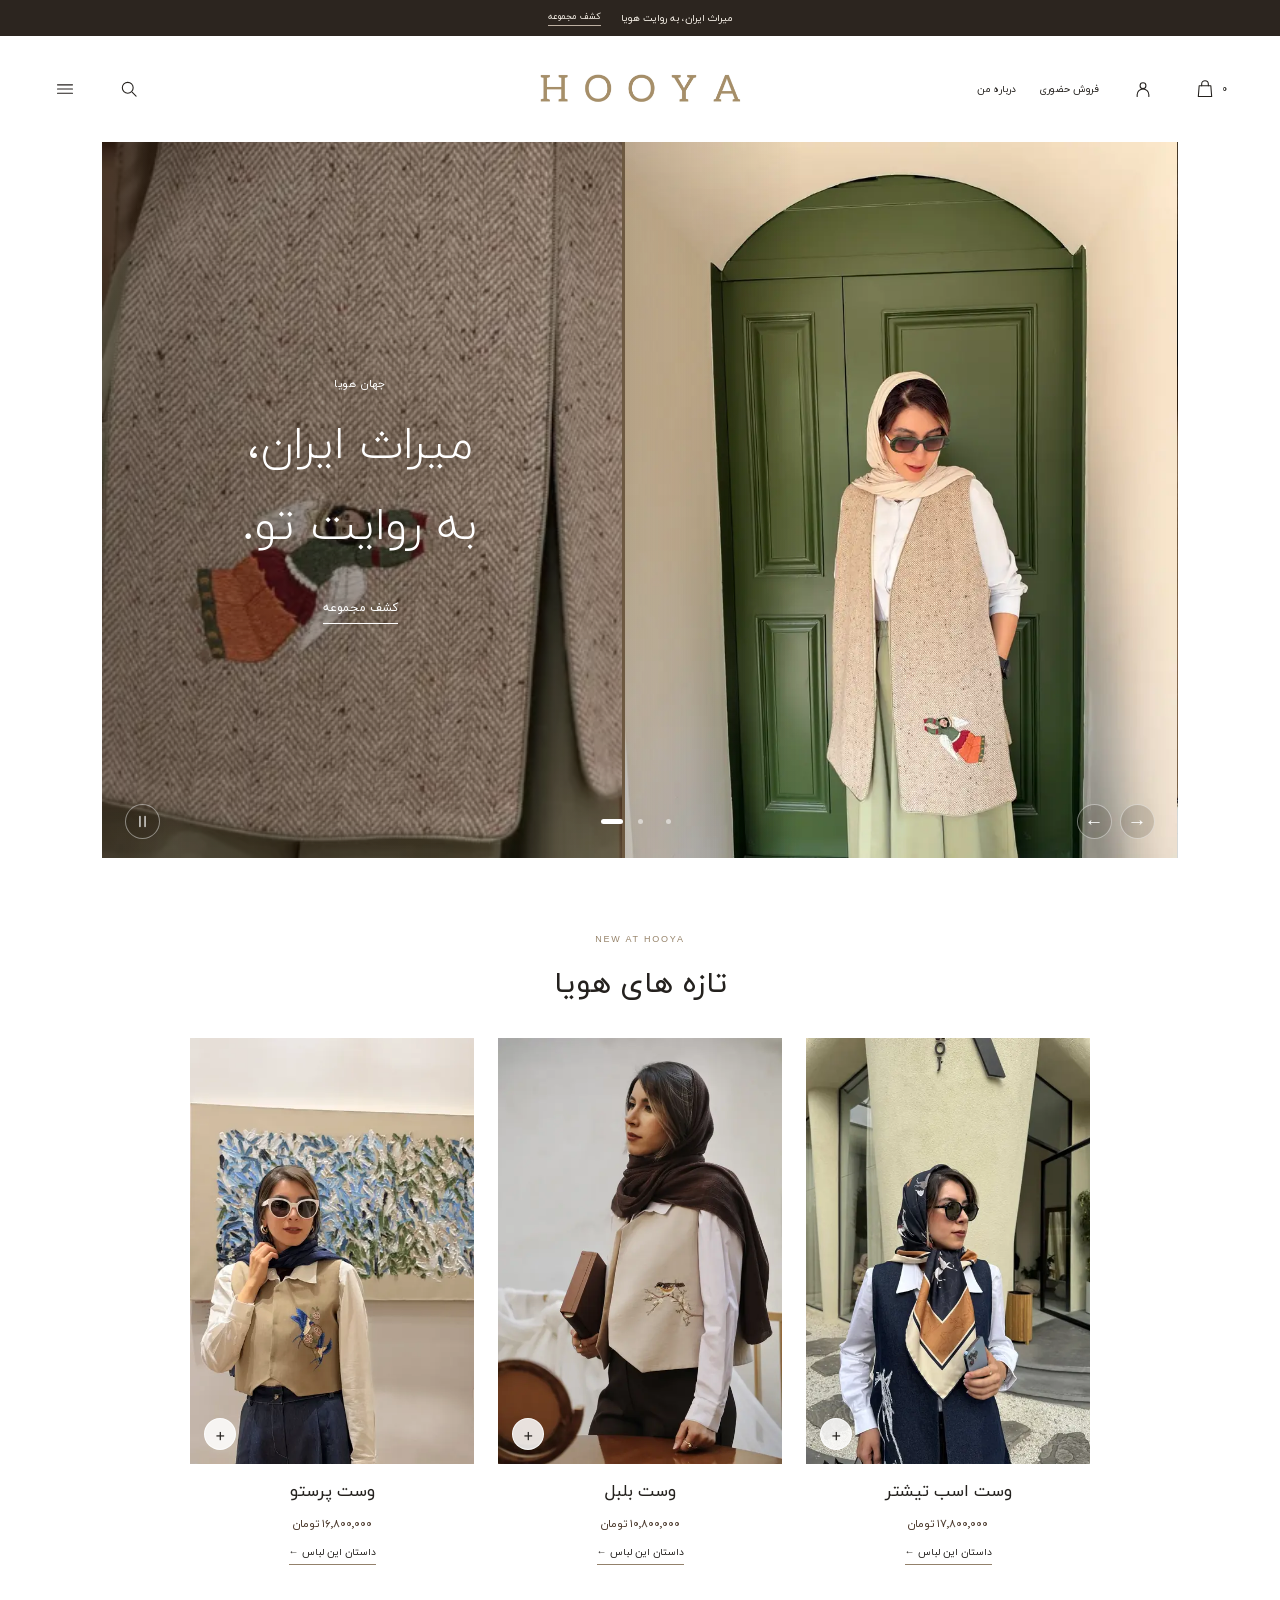
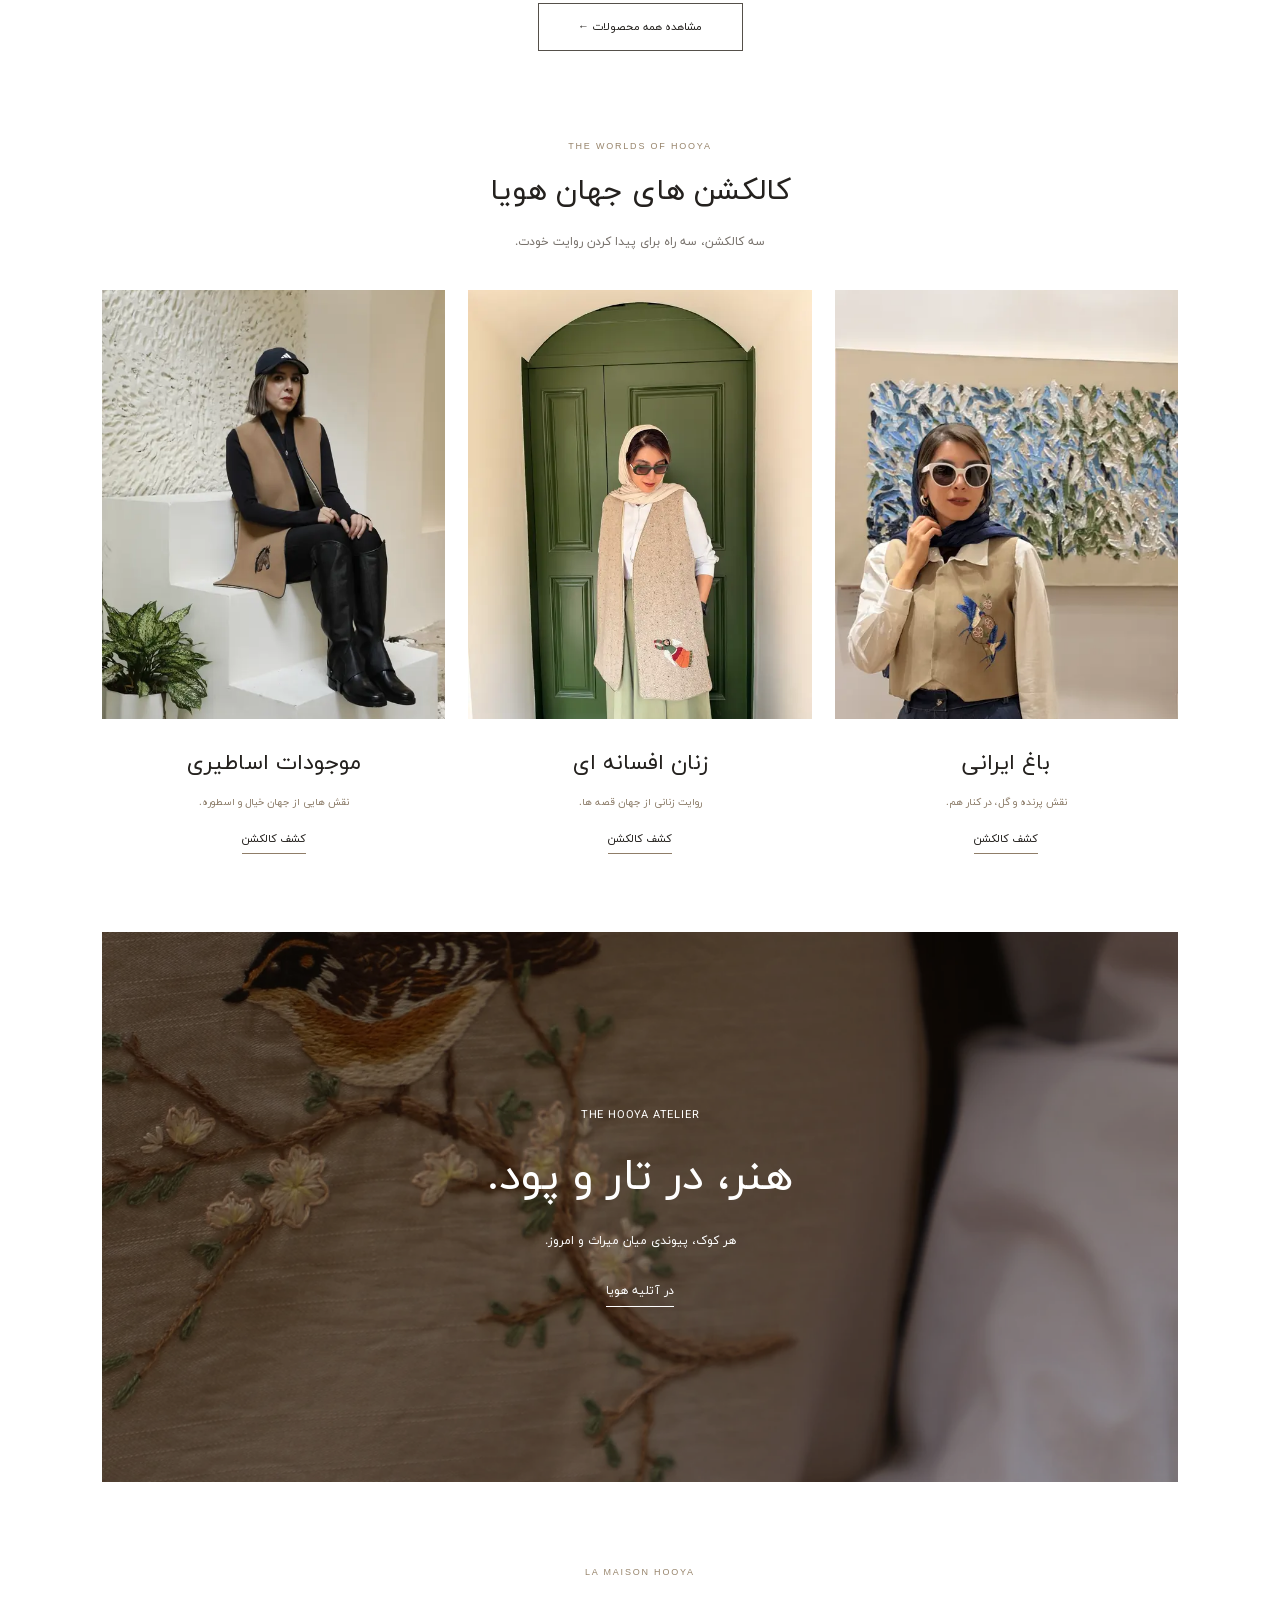
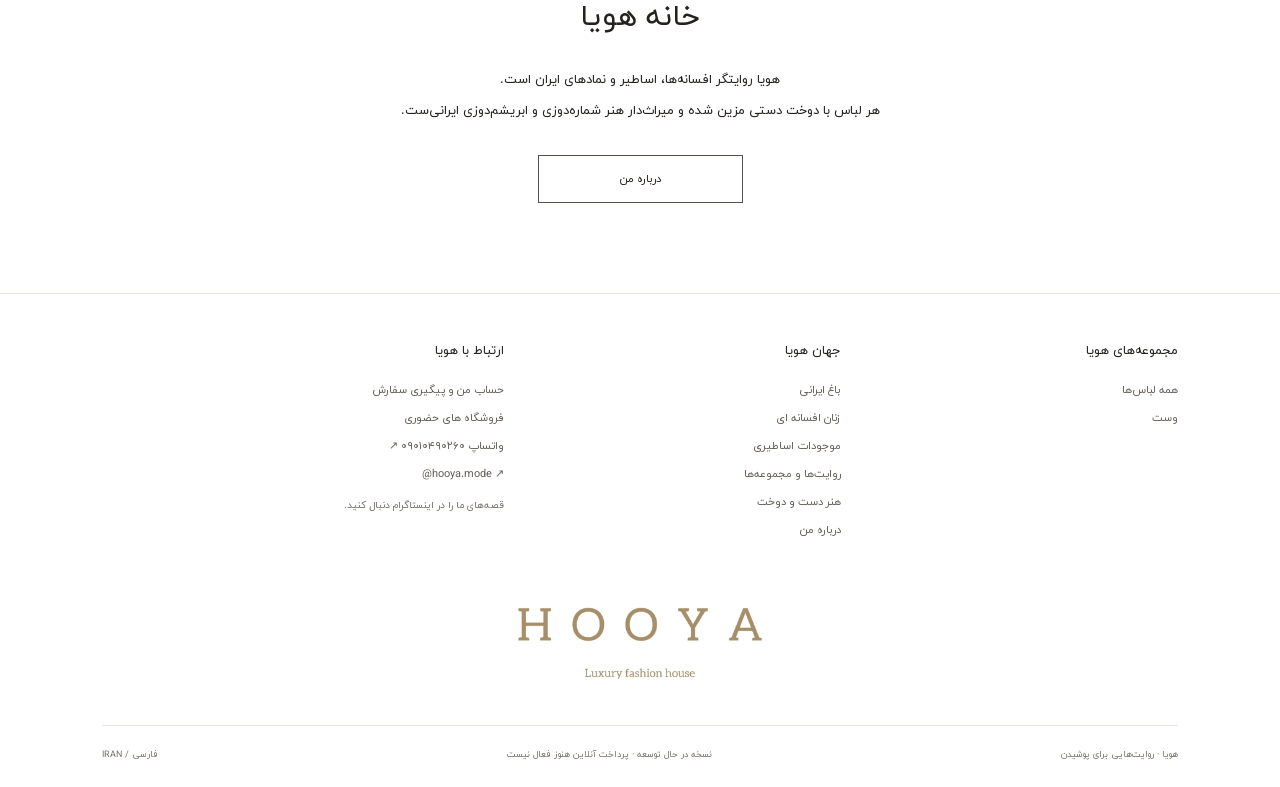
==== commit 267e762c: "Keep checkout retries durable and preserve streamed Persian form text" ====
--- a/docs/index.html
+++ b/docs/index.html
@@ -64,7 +64,7 @@
 <header class="header">
  <div class="header-start"><button class="icon-button" id="menu-open" aria-label="باز کردن فهرست"><svg viewBox="0 0 24 24"><path d="M3 7h18M3 12h18M3 17h18"/></svg></button><button class="icon-button" id="search-open" aria-label="جست‌وجوی لباس"><svg viewBox="0 0 24 24"><circle cx="10.5" cy="10.5" r="6.5"/><path d="m16 16 4.5 4.5"/></svg></button></div>
  <a class="brand" href="#" aria-label="هویا، خانه"><svg class="wordmark" viewBox="220 900 1610 270" role="img" aria-label="HOOYA"><use href="#hooya-logo-image" width="2048" height="2048"/></svg></a>
- <div class="header-end"><a class="house-link" href="about.html">درباره من</a><a class="house-link store-link" href="contact.html">فروش حضوری</a><a class="icon-button bag-button" id="bag-open" href="cart.html" aria-label="سبد خرید"><svg viewBox="0 0 24 24"><path d="M5 8h14l1 13H4L5 8Z"/><path d="M8 8V6a4 4 0 0 1 8 0v2"/></svg><span id="bag-count">۰</span></a></div>
+ <div class="header-end"><a class="house-link" href="about.html">درباره من</a><a class="house-link store-link" href="contact.html">فروش حضوری</a><a class="icon-button" data-account-header href="account.html" aria-label="حساب من و پیگیری سفارش"><svg viewBox="0 0 24 24"><circle cx="12" cy="8" r="3.5"/><path d="M5 21v-2a7 7 0 0 1 14 0v2"/></svg></a><a class="icon-button bag-button" id="bag-open" href="cart.html" aria-label="سبد خرید"><svg viewBox="0 0 24 24"><path d="M5 8h14l1 13H4L5 8Z"/><path d="M8 8V6a4 4 0 0 1 8 0v2"/></svg><span id="bag-count">۰</span></a></div>
 </header>
 <main id="main">
  <section class="hero campaign page-width hero-slider" aria-label="مجموعه های هویا" aria-roledescription="اسلایدر" tabindex="0">
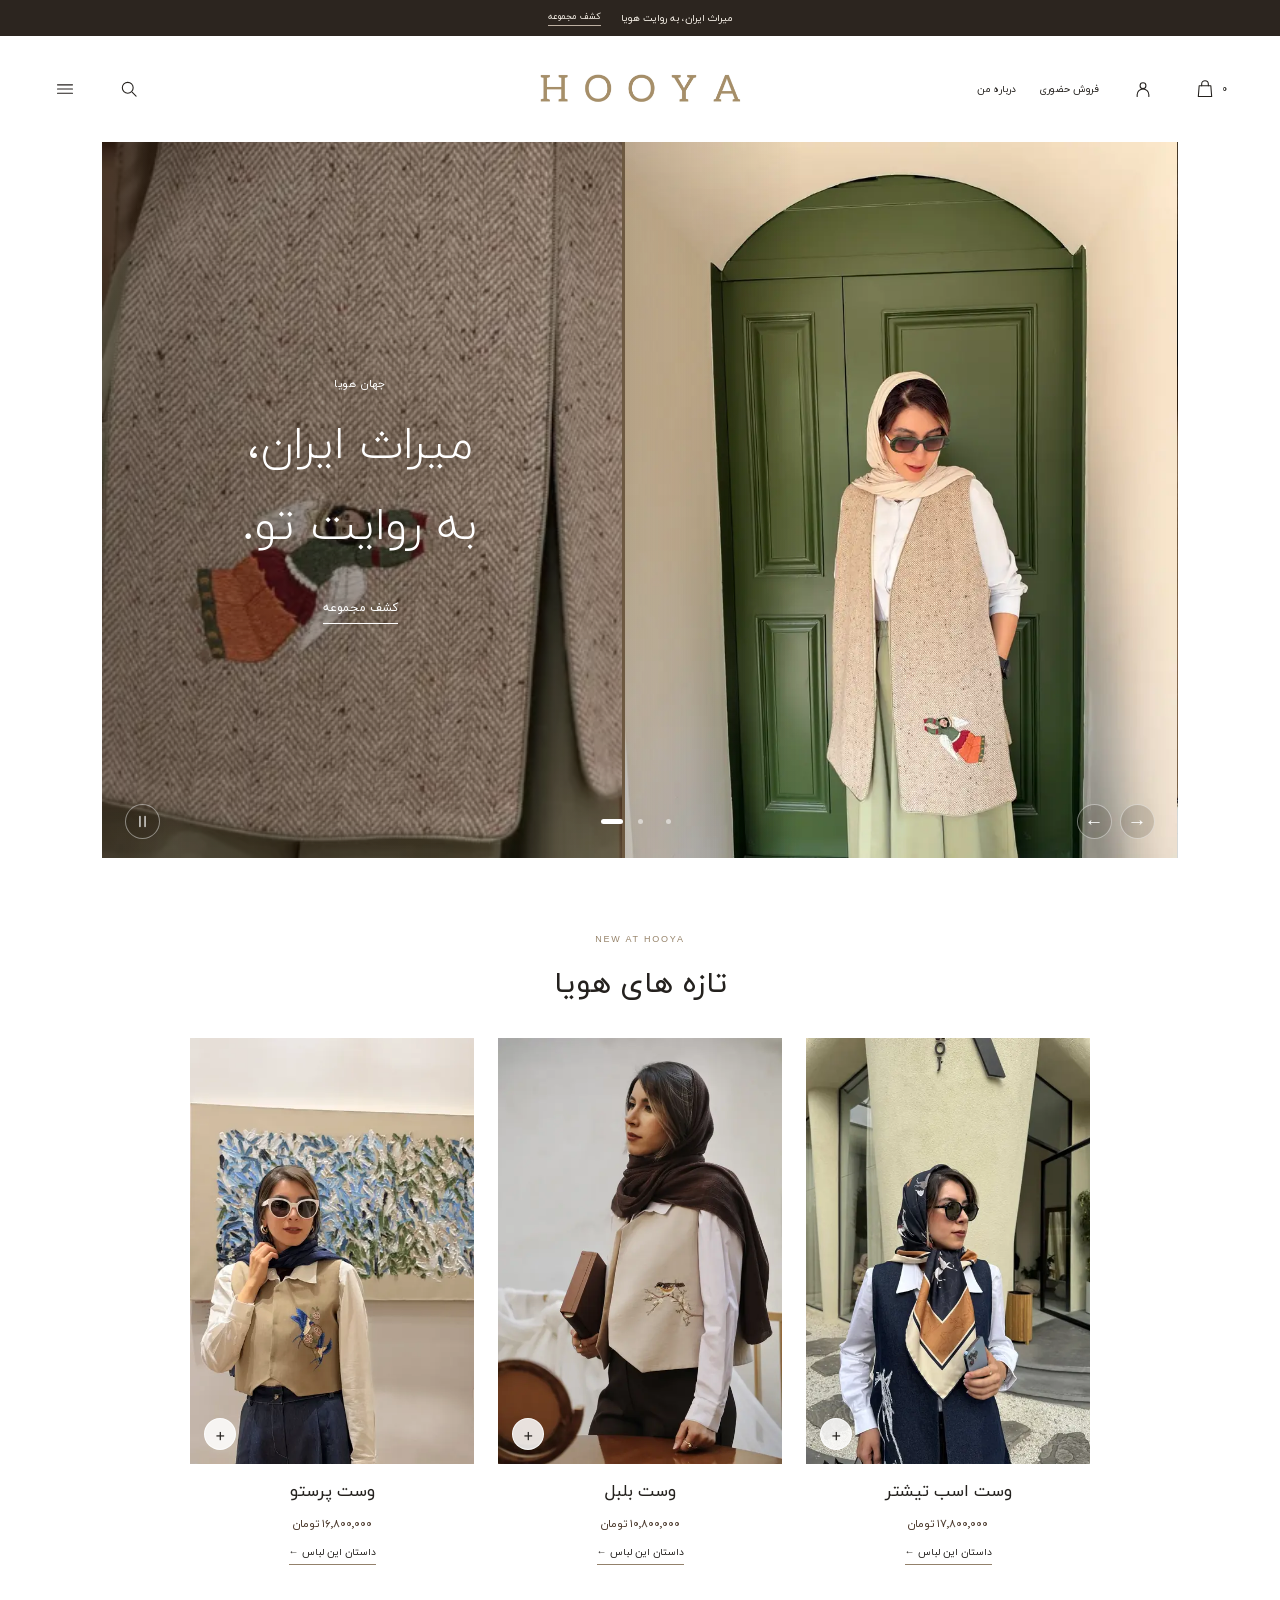
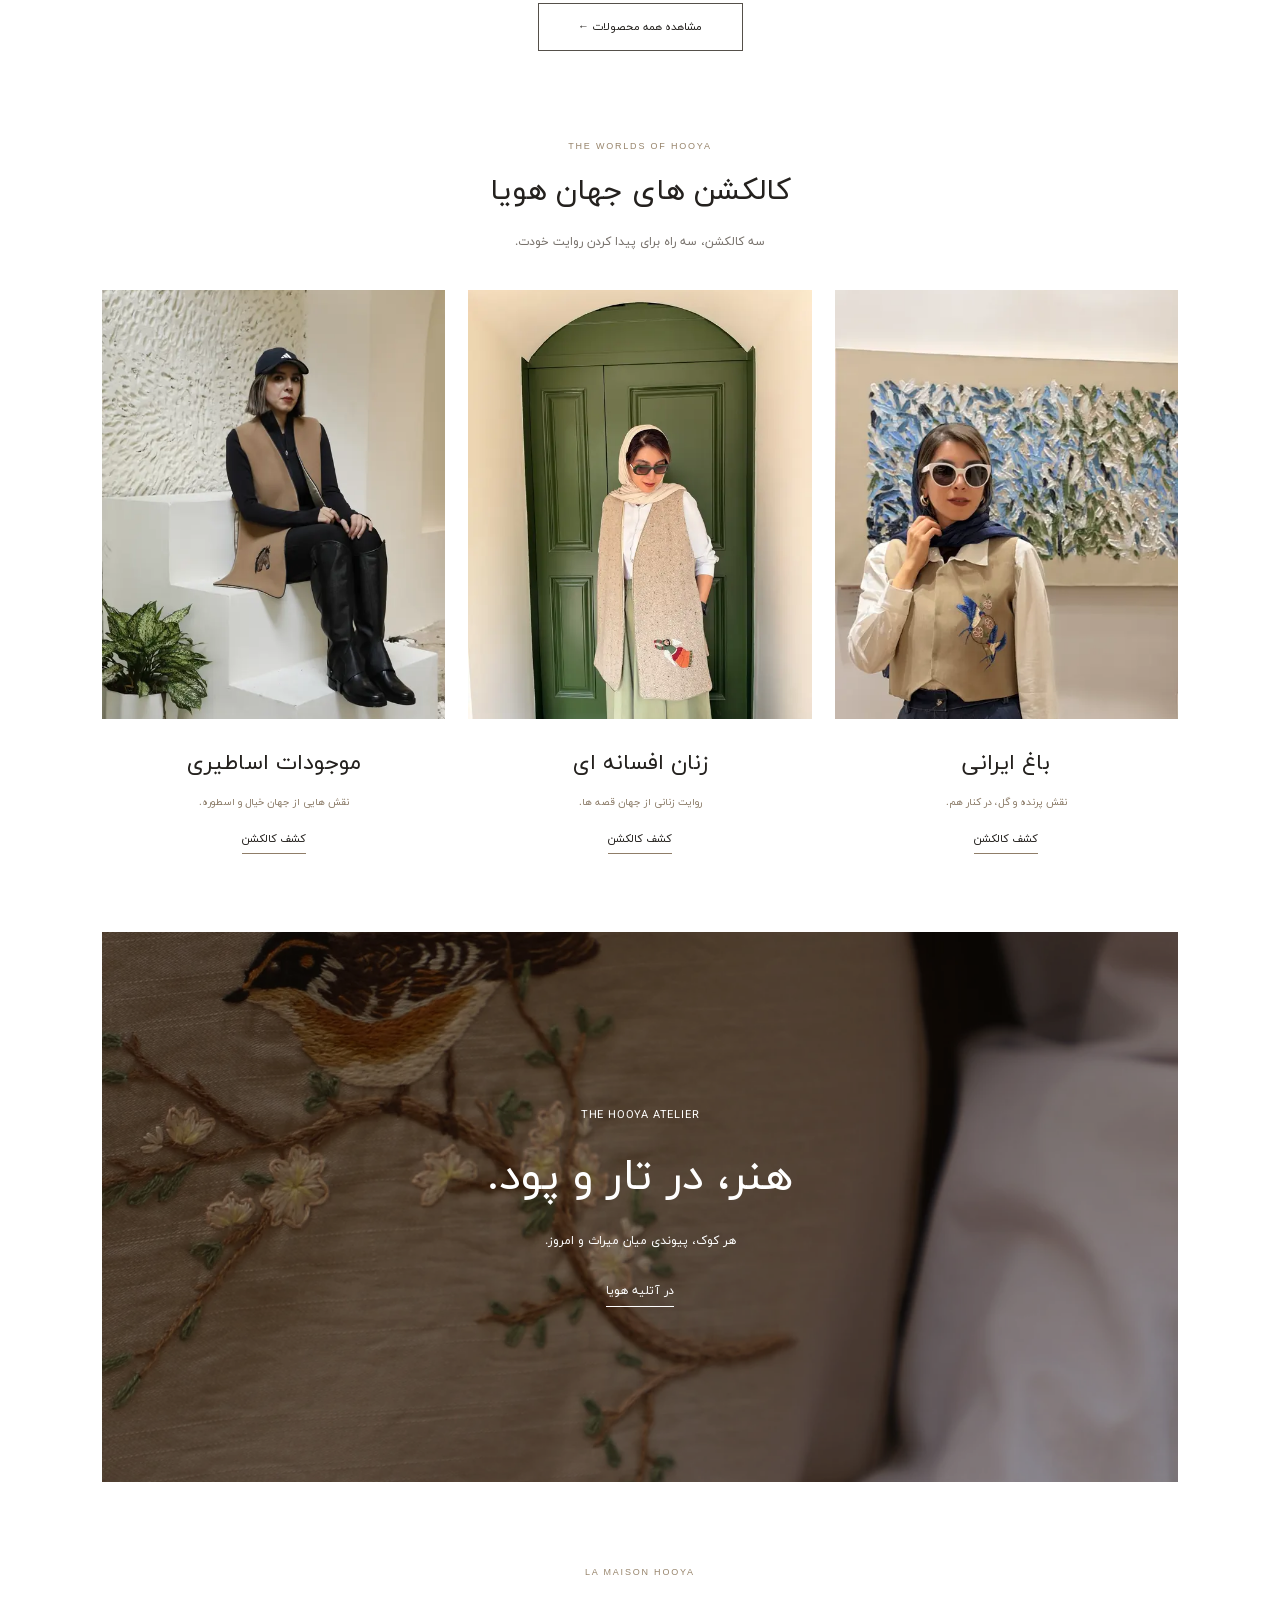
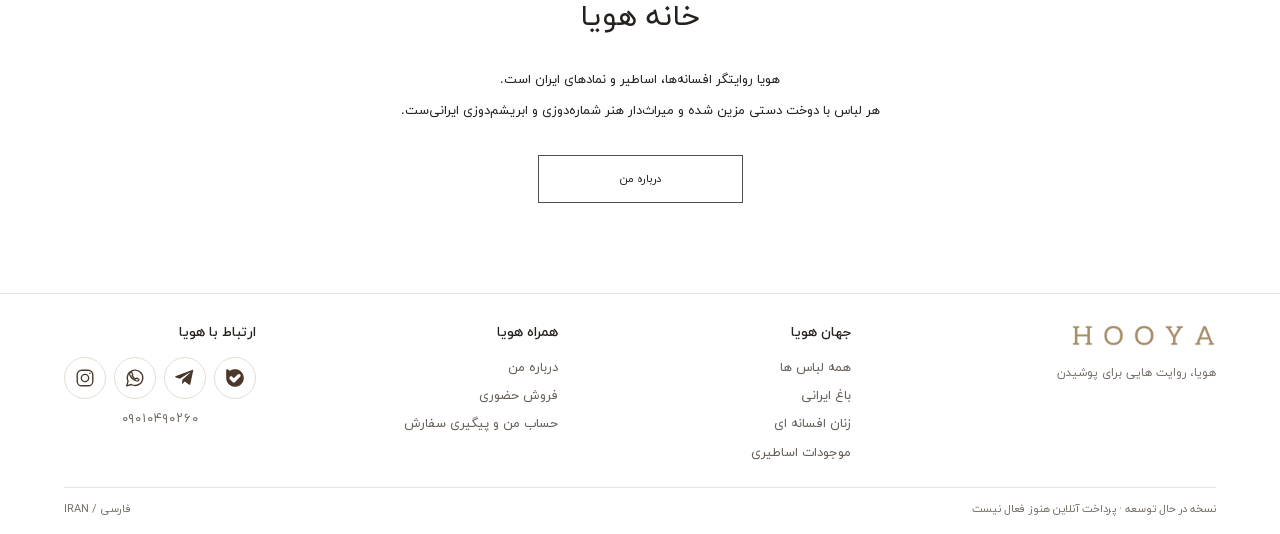
==== commit d581104f: "Make storefront footers compact with messenger icon controls" ====
--- a/docs/index.html
+++ b/docs/index.html
@@ -57,6 +57,27 @@
 .garment-customization{display:flex;gap:14px;padding:20px;background:#f8f5ef}.customization-mark{font-size:25px;color:#ac9066;line-height:1.5}.garment-customization h3{font-size:15px;margin-top:0}.product-detail-copy .garment-customization p{font-size:12px;line-height:2;margin:0}.garment-care{border-top:1px solid #e8e1d7;border-bottom:1px solid #e8e1d7;padding:17px 0;margin-top:27px}.garment-care summary{cursor:pointer;font-size:13px}.product-detail-copy .garment-care p{font-size:12px;margin-top:13px}
 @media(max-width:700px){.product-dialog{width:100%;max-width:100%;max-height:100dvh;height:100dvh;margin:0;border-radius:0}.product-detail{grid-template-columns:minmax(0,1fr)}.product-dialog .product-gallery{position:relative;top:auto}.product-dialog .gallery-stage{height:50svh;min-height:310px;max-height:500px}.product-dialog .product-detail-copy{padding:27px 24px 34px}.product-detail-copy>h2{font-size:26px}.product-detail-copy .detail-price{font-size:16px}.product-detail-copy .garment-craft{padding:18px;gap:18px}.craft-hours{padding-left:17px}.craft-hours strong{font-size:34px}.product-content{padding-top:24px}.product-content h3{font-size:19px}.product-detail-copy .product-content p{font-size:14px;line-height:2.2}.garment-specs dl>div{grid-template-columns:100px minmax(0,1fr);gap:12px;font-size:13px}.product-dialog .close{position:fixed;top:13px;right:13px;border:1px solid #e1d9cc;border-radius:50%;height:37px;width:37px;display:grid;place-items:center;padding:0;font-size:24px;background:#fff}.product-detail-copy>.demo-label{font-size:11px}}
 @media(max-width:700px){.product-dialog>form .close{top:13px;right:13px;left:auto}}
+</style><style data-hooya-source="footer.css">/* Shared compact footer and locally served messenger marks. */
+.footer.footer-compact{padding:28px max(5%,calc((100% - 1280px)/2)) 14px;background:#fff;border-top:1px solid #e7e3df;color:#24211e}
+.footer-main{display:grid;grid-template-columns:1fr 1.7fr auto;gap:35px;align-items:start;padding-bottom:22px}
+.footer-compact .footer-brand{display:block;width:145px;margin:2px 0 14px}.footer-compact .footer-brand svg{display:block;width:100%;height:auto;stroke:none}
+.footer-identity p{font-size:12px;line-height:1.8;color:#77716b}
+.footer-navigation{display:grid;grid-template-columns:1fr 1fr;gap:26px}.footer-navigation h3,.footer-contact h3{font-size:14px;font-weight:500;margin:0 0 12px;line-height:1.6}
+.footer-navigation a{display:block;width:fit-content;font-size:13px;color:#67605a;line-height:1.8;margin:5px 0 0}.footer-navigation a:hover{text-decoration:underline;text-underline-offset:4px}
+.footer-compact .footer-bottom{display:flex;flex-direction:row;justify-content:space-between;align-items:center;gap:12px;border-top:1px solid #e7e3df;padding-top:12px;font-size:11px;color:#77716b;line-height:1.8}
+.footer-phone{font-size:13px;color:#77716b;letter-spacing:.8px;line-height:1.6;margin:10px 0 0;text-align:center}
+.social-links{display:flex;align-items:center;gap:8px;direction:ltr}
+.social-links .social-link{display:inline-flex;align-items:center;justify-content:center;flex:none;width:42px;height:42px;min-width:42px;padding:9px;margin:0;border:1px solid #e5ded4;border-radius:50%;background:#fff;color:#4a382b;cursor:pointer;box-sizing:border-box;transition:background .2s,border-color .2s;list-style:none}
+.social-links .social-link:hover,.social-bale[open]>summary{background:#f6f1e9;border-color:#ab9470}.social-links .social-link:focus-visible{outline:2px solid #ab9470;outline-offset:4px}
+.social-link svg,.social-link img{display:block;width:22px;height:22px;flex:none;object-fit:contain}.social-link svg{fill:none;stroke:currentColor;stroke-width:1.5;stroke-linecap:round;stroke-linejoin:round}.social-link::-webkit-details-marker{display:none}
+.social-bale{position:relative;direction:rtl}.social-popover{position:absolute;bottom:calc(100% + 12px);right:0;width:235px;padding:18px;border:1px solid #e5ded4;border-radius:8px;background:#fff;box-shadow:0 8px 28px #35271c14;z-index:30;font:14px IRANYekan,Tahoma,sans-serif;text-align:right;color:#24211e}
+.social-popover strong{font-size:15px;font-weight:500}.social-popover p{font-size:13px;color:#77716b;line-height:1.9;margin:7px 0 10px}.social-popover input{font:16px IRANYekan,Tahoma,sans-serif;width:100%;border:1px solid #e7e3df;border-radius:3px;padding:8px;background:#faf8f4;box-sizing:border-box;color:#24211e;text-align:center}
+.social-popover button{font:13px IRANYekan,Tahoma,sans-serif;padding:8px 12px;min-height:38px;border:1px solid #d9cdbb;border-radius:3px;background:#f6f1e9;color:#4a382b;cursor:pointer;margin-top:10px}.social-popover>a{display:inline-block;font-size:13px;margin-right:12px;border-bottom:1px solid #ab9470;line-height:1.8}.social-copy-status{display:block;font-size:12px;color:#67605a;line-height:1.7;margin-top:7px}
+.footer-mini{display:flex;justify-content:space-between;align-items:center;flex-wrap:wrap;gap:16px;padding:18px 5%;border-top:1px solid #e7e3df;color:#77716b;font-size:13px}.footer-mini>div:first-child{display:flex;align-items:center;flex-wrap:wrap;gap:18px}.footer-mini .social-link{width:38px;height:38px;min-width:38px;padding:8px}
+@media(max-width:900px){.footer-main{grid-template-columns:1fr 1.6fr;gap:24px}.footer-contact{grid-column:1/-1;display:flex;align-items:center;gap:20px}.footer-contact h3{margin:0}.footer-contact .footer-phone{margin:0}.footer-compact .footer-brand{width:135px}}
+@media(max-width:600px){.footer.footer-compact{padding:22px 5% 13px}.footer-main{grid-template-columns:1fr auto;gap:20px 12px;padding-bottom:18px}.footer-identity{grid-column:1;grid-row:1}.footer-compact .footer-brand{width:112px;margin:5px 0 10px}.footer-identity p{max-width:125px;font-size:11px;line-height:1.9}.footer-contact{grid-column:2;grid-row:1;display:block}.footer-contact h3{font-size:12px;text-align:center;margin-bottom:8px}.footer-contact .footer-phone{font-size:12px;margin-top:8px}.footer-navigation{grid-column:1/-1;grid-row:2;gap:20px}.footer-navigation h3{font-size:13px;margin-bottom:8px}.footer-navigation a{font-size:12px;margin-top:4px}.social-links{gap:6px}.social-links .social-link{width:36px;height:36px;min-width:36px;padding:7px}.social-link svg,.social-link img{width:20px;height:20px}.footer-compact .footer-bottom{align-items:start;gap:12px;font-size:10px;text-align:right;padding-top:11px}.footer-compact .footer-bottom>span:first-child{max-width:225px}.footer-mini{padding:16px 5%;font-size:12px;gap:14px}.social-popover{width:225px}}
+@media(prefers-reduced-motion:reduce){.social-links .social-link{transition:none}}
+@media(max-width:600px){.social-popover{position:fixed;bottom:20px;left:5%;right:5%;width:auto;max-width:340px;margin-inline:auto}}
 </style></head>
 <body><svg aria-hidden="true" style="position:absolute;width:0;height:0;overflow:hidden"><defs><symbol id="hooya-logo-image" viewBox="0 0 2048 2048"><image href="[data-uri]" width="2048" height="2048"/></symbol></defs></svg>
 <a class="skip" href="#main">رفتن به محتوای اصلی</a>
@@ -78,14 +99,36 @@
  <section class="craft campaign page-width" id="craft" aria-labelledby="craft-title"><img class="campaign-image real-craft-image" src="assets/products/swallow/view-3.webp" alt="جزئیات واقعی دوخت پرنده و گل روی وست بلبل" loading="lazy"><div class="campaign-copy"><span class="eyebrow">THE HOOYA ATELIER</span><h2 id="craft-title">هنر، در تار و پود.</h2><p>هر کوک، پیوندی میان میراث و امروز.</p><button class="campaign-link" id="craft-more">در آتلیه هویا</button></div></section>
  <section class="about page-width" id="about"><span class="eyebrow">LA MAISON HOOYA</span><h2>خانه هویا</h2><p>هویا روایتگر افسانه‌ها، اساطیر و نمادهای ایران است.<br>هر لباس با دوخت دستی مزین شده و میراث‌دار هنر شماره‌دوزی و ابریشم‌دوزی ایرانی‌ست.</p><a href="about.html" class="outline-button">درباره من</a></section>
 </main>
-<footer class="footer"><div class="footer-links"><div><h3>مجموعه‌های هویا</h3><a href="products.html" data-category="all">همه لباس‌ها</a><a href="products.html?kind=vest" data-category="vest">وست</a><a href="products.html?kind=jacket" data-category="jacket">کت</a><a href="products.html?kind=blouse" data-category="blouse">شومیز</a></div><div><h3>جهان هویا</h3><a href="products.html?collection=persian-garden#collection" data-collection="persian-garden">باغ ایرانی</a><a href="products.html?collection=legendary-women#collection" data-collection="legendary-women">زنان افسانه ای</a><a href="products.html?collection=mythical-creatures#collection" data-collection="mythical-creatures">موجودات اساطیری</a><a href="#stories">روایت‌ها و مجموعه‌ها</a><a href="#craft">هنر دست و دوخت</a><a href="about.html">درباره من</a></div><div><h3>ارتباط با هویا</h3><a href="account.html" data-account-link>حساب من و پیگیری سفارش</a><a href="contact.html#stores">فروشگاه های حضوری</a><a href="https://wa.me/989010490260" target="_blank" rel="noopener noreferrer">واتساپ <span dir="ltr">۰۹۰۱۰۴۹۰۲۶۰</span> ↗</a><a href="https://www.instagram.com/hooya.mode/" target="_blank" rel="noopener noreferrer" dir="ltr">@hooya.mode ↗</a><p>قصه‌های ما را در اینستاگرام دنبال کنید.</p></div></div><a class="footer-brand" href="#" aria-label="هویا، بازگشت به ابتدا"><svg class="footer-wordmark" viewBox="220 890 1610 530" role="img" aria-label="HOOYA · Luxury fashion house"><use href="#hooya-logo-image" width="2048" height="2048"/></svg></a><div class="footer-bottom"><span>هویا · روایت‌هایی برای پوشیدن</span><span>نسخه در حال توسعه · پرداخت آنلاین هنوز فعال نیست</span><span dir="ltr">IRAN / فارسی</span></div></footer>
+<footer class="footer footer-compact" id="site-footer">
+ <div class="footer-main">
+  <div class="footer-identity"><a class="footer-brand" href="index.html" aria-label="هویا، خانه"><svg viewBox="220 900 1610 270" role="img" aria-label="HOOYA"><use href="#hooya-logo-image" width="2048" height="2048"/></svg></a><p>هویا، روایت هایی برای پوشیدن</p></div>
+  <nav class="footer-navigation" aria-label="دسترسی سریع"><div><h3>جهان هویا</h3><a href="products.html">همه لباس ها</a><a href="products.html?collection=persian-garden#collection">باغ ایرانی</a><a href="products.html?collection=legendary-women#collection">زنان افسانه ای</a><a href="products.html?collection=mythical-creatures#collection">موجودات اساطیری</a></div><div><h3>همراه هویا</h3><a href="about.html">درباره من</a><a href="contact.html#stores">فروش حضوری</a><a href="account.html" data-account-link>حساب من و پیگیری سفارش</a></div></nav>
+  <div class="footer-contact"><h3>ارتباط با هویا</h3><div class="social-links" aria-label="هویا در شبکه های اجتماعی">
+ <a class="social-link" href="https://www.instagram.com/hooya.mode/" target="_blank" rel="noopener noreferrer" aria-label="اینستاگرام هویا" title="اینستاگرام"><svg viewBox="0 0 24 24" aria-hidden="true"><rect x="3.5" y="3.5" width="17" height="17" rx="5"/><circle cx="12" cy="12" r="4"/><circle cx="17.4" cy="6.8" r=".9" fill="currentColor" stroke="none"/></svg></a>
+ <a class="social-link" href="https://wa.me/989010490260" target="_blank" rel="noopener noreferrer" aria-label="واتساپ هویا، ۰۹۰۱۰۴۹۰۲۶۰" title="واتساپ"><svg viewBox="0 0 24 24" aria-hidden="true"><path d="M20.5 11.7a8.5 8.5 0 0 1-12.6 7.4L3 20.5l1.4-4.8a8.5 8.5 0 1 1 16.1-4Z"/><path d="m8 7.5 1.5 3-1 1c1.1 2 2.2 3.1 4.3 4l1.1-1.1 2.7 1.3c.4.2.4.5.2 1-.7 1.4-2.2 1.4-3.5.9-3.6-1.4-6.6-4.5-7.5-7.2-.4-1.3-.1-2.4.8-3 .5-.3 1-.4 1.4.1Z" transform="translate(1 -1) scale(.91)"/></svg></a>
+ <a class="social-link" href="https://t.me/+989010490260" target="_blank" rel="noopener noreferrer" aria-label="تلگرام هویا، ۰۹۰۱۰۴۹۰۲۶۰" title="تلگرام"><svg viewBox="0 0 24 24" aria-hidden="true"><path d="m20.8 4.3-3.2 15.1c-.2 1.1-.9 1.3-1.8.8l-4.9-3.6-2.4 2.3c-.3.3-.5.5-1 .5l.4-5 9.1-8.2c.4-.4-.1-.6-.7-.2L5 13.1 0 11.5c-1.1-.3-1.1-1.1.2-1.6L19.7 2.4c.9-.3 1.6.2 1.3 1.9Z" transform="translate(2 1) scale(.9)" fill="currentColor" stroke="none"/></svg></a>
+ <details class="social-bale"><summary class="social-link" aria-label="بله هویا، نمایش شماره تماس" title="بله"><img src="assets/icons/bale.svg" width="24" height="24" alt="بله"></summary><div class="social-popover"><strong>ارتباط در بله</strong><p>با این شماره در بله به هویا پیام بده.</p><input aria-label="شماره بله هویا" value="09010490260" dir="ltr" readonly><button type="button" data-copy-social-number>کپی شماره</button><a href="https://web.bale.ai/" target="_blank" rel="noopener noreferrer">باز کردن بله</a><span class="social-copy-status" role="status"></span></div></details>
+</div>
+<p class="footer-phone" dir="ltr">۰۹۰۱۰۴۹۰۲۶۰</p></div>
+ </div>
+ <div class="footer-bottom"><span>نسخه در حال توسعه · پرداخت آنلاین هنوز فعال نیست</span><span dir="ltr">IRAN / فارسی</span></div>
+</footer>
 <dialog id="menu-dialog" class="menu-dialog" aria-label="فهرست اصلی"><form method="dialog"><button class="close" aria-label="بستن فهرست">×</button></form><a class="menu-brand" href="#" aria-label="هویا، خانه"><svg class="wordmark" viewBox="220 900 1610 270" role="img" aria-label="HOOYA"><use href="#hooya-logo-image" width="2048" height="2048"/></svg></a><nav aria-label="ناوبری اصلی"><a href="products.html">مجموعه لباس‌ها <span>←</span></a><a href="#stories">جهان هویا <span>←</span></a><div class="menu-collections" aria-label="کالکشن های هویا"><a href="products.html?collection=persian-garden#collection" data-collection="persian-garden">باغ ایرانی</a><a href="products.html?collection=legendary-women#collection" data-collection="legendary-women">زنان افسانه ای</a><a href="products.html?collection=mythical-creatures#collection" data-collection="mythical-creatures">موجودات اساطیری</a></div><a href="#craft">آتلیه هویا <span>←</span></a><a href="about.html">درباره من <span>←</span></a><a href="contact.html">فروشگاه ها و ارتباط <span>←</span></a></nav><div class="menu-categories"><a href="products.html?kind=vest" data-category="vest">وست</a><a href="products.html?kind=jacket" data-category="jacket">کت</a><a href="products.html?kind=blouse" data-category="blouse">شومیز</a></div><a class="menu-instagram" href="https://www.instagram.com/hooya.mode/" target="_blank" rel="noopener noreferrer" dir="ltr">INSTAGRAM ↗</a></dialog>
   <dialog id="search-dialog" class="search-dialog"><form method="dialog"><button class="close" aria-label="بستن جست‌وجو">×</button></form><span class="eyebrow">قصه خودت را پیدا کن</span><h2>در جهان هویا جست‌وجو کن.</h2><form id="search-form"><label for="search-input">نام لباس، نقش یا روایت</label><div class="search-field"><input id="search-input" type="search" placeholder="مثلا باغ ایرانی یا پرستو" autocomplete="off"><button class="button" type="submit">جست‌وجو ←</button></div></form></dialog>
   <dialog id="product-dialog" class="product-dialog"></dialog>
   <dialog id="added-dialog" class="added-dialog" aria-labelledby="added-title"><form method="dialog"><button class="close" aria-label="بستن پیام سبد">×</button></form><p id="added-title">✓ لباس به سبد خرید اضافه شد</p><div id="added-product"></div><a class="button" href="cart.html">برو به سبد خرید ←</a><button type="button" class="continue-shopping" id="continue-shopping">ادامه مشاهده محصولات</button></dialog>
   <dialog id="craft-dialog" class="craft-dialog"><form method="dialog"><button class="close" aria-label="بستن روایت">×</button></form><img src="assets/products/swallow/view-3.webp" alt="جزئیات واقعی دوخت وست بلبل" loading="lazy"><span class="eyebrow">هنر دست هویا</span><h2>هر کوک، بخشی از قصه.</h2><p>در شماره‌دوزی، نقش با شمارش تار و پود و تکرار کوک‌ها شکل می‌گیرد. ابریشم‌دوزی نیز با درخشش و ظرافت نخ ابریشم، به نقش جان می‌دهد. هویا این دو هنر را به زبان لباس روایت می‌کند.</p><p class="demo-label">نمای نزدیک از دوخت واقعی وست بلبل.</p></dialog>
   <div class="toast" id="toast" role="status"></div>
-  <script id="catalog-snapshot" type="application/json">{"schema":1,"version":"2026-11-20T09:40:56.482Z","products":[{"id":"horse-brown","sku":"HYA-001","name":"وست اسب فرنگ","kind":"vest","type":"وست · نقش اسب","story":"horse","tag":"روایت اسب","photo":0,"image":"assets/products/horse-brown/view-1.webp","images":["assets/products/horse-brown/view-1.webp","assets/products/horse-brown/view-2.webp","assets/products/horse-brown/view-3.webp"],"colors":["#97785b"],"description":"","price":null,"stock":0,"sizes":["Free"],"status":"published","updatedAt":"2026-11-20T09:40:56.482Z","collection":"mythical-creatures","createdAt":"2026-11-19T17:17:27.817Z","sizeStock":{"Free":0},"madeToOrder":false,"narrative":{"text":"فرنگ، اسب ایرانی ترکمن قوی و مهربان است که رفتاری بسیار صبورانه با کودکان دارد.","quote":"","verse":""},"details":{"fabric":"فوتر","technique":"ابریشم دوزی","embroideryMaterials":"","lining":"آسترکشی شده","finishing":"مغزی دوزی شده","fit":"فری سایز","customization":"","care":"","embroideryHours":130,"lengthCm":75,"sizeNotes":{"Free":"مناسب تا سایز ۴۴"}},"thumbnail":"assets/products/horse-brown/card.webp"},{"id":"horse-cream","sku":"HYA-002","name":"وست اسب گوهر","kind":"vest","type":"وست · نقش اسب","story":"horse","tag":"روایت اسب","photo":0,"image":"assets/products/horse-cream/view-1.webp","images":["assets/products/horse-cream/view-1.webp","assets/products/horse-cream/view-2.webp","assets/products/horse-cream/view-3.webp"],"colors":["#80545b"],"description":"","price":null,"stock":0,"sizes":["Free"],"status":"published","updatedAt":"2026-11-20T09:40:56.482Z","collection":"mythical-creatures","createdAt":"2026-11-19T17:17:27.817Z","sizeStock":{"Free":0},"madeToOrder":false,"narrative":{"text":"این وست با الهام از اسب ایرانی ترکمن، آرام، متین و افتخارآفرین به نام گوهر دوخته شده است.","quote":"","verse":""},"details":{"fabric":"پشم اعلا","technique":"گلدوزی","embroideryMaterials":"","lining":"آسترکشی شده","finishing":"مغزی دوزی شده","fit":"فری سایز","customization":"","care":"","embroideryHours":130,"lengthCm":75,"sizeNotes":{"Free":"مناسب تا سایز ۴۴"}},"thumbnail":"assets/products/horse-cream/card.webp"},{"id":"nightingale","sku":"HYA-003","name":"وست پرستو","kind":"vest","type":"وست · نقش پرستو","story":"iran","tag":"نقش پرنده","photo":0,"image":"assets/products/nightingale/view-1.webp","images":["assets/products/nightingale/view-1.webp","assets/products/nightingale/view-2.webp","assets/products/nightingale/view-3.webp"],"colors":["#b4a17b","#286498"],"description":"","price":16800000,"stock":null,"sizes":["1","2"],"status":"published","updatedAt":"2026-11-20T09:40:56.482Z","collection":"persian-garden","createdAt":"2026-11-19T17:17:27.817Z","narrative":{"text":"","quote":"","verse":""},"details":{"fabric":"کرپ درجه یک","technique":"گلدوزی","embroideryMaterials":"","lining":"آسترکشی شده","finishing":"لایی کشی شده","fit":"","customization":"با دکمه یا بدون دکمه، بر اساس سفارش شما.\nقد و سایز دلخواه قابل اجراست.","care":"","embroideryHours":91,"lengthCm":45,"sizeNotes":{"1":"مناسب سایز ۳۸ تا ۴۰","2":"مناسب سایز ۴۲ تا ۴۴"}},"sizeStock":{"1":null,"2":null},"thumbnail":"assets/products/nightingale/card.webp"},{"id":"swallow","sku":"HYA-004","name":"وست بلبل","kind":"vest","type":"وست · نقش بلبل","story":"iran","tag":"نقش پرنده","photo":0,"image":"assets/products/swallow/view-1.webp","images":["assets/products/swallow/view-1.webp","assets/products/swallow/view-2.webp","assets/products/swallow/view-3.webp"],"colors":["#c5b89d","#392f29"],"description":"","price":10800000,"stock":null,"sizes":["1","2"],"status":"published","updatedAt":"2026-11-20T09:40:56.482Z","collection":"persian-garden","createdAt":"2026-11-19T17:17:27.817Z","narrative":{"text":"","quote":"","verse":"فکر بلبل همه آنست که گل شد یارش\nگل در اندیشه که چون عشوه کند در کارش"},"details":{"fabric":"لینن تنسل","technique":"گلدوزی دستی","embroideryMaterials":"بهترین متریال فرانسوی","lining":"تمام آسترکشی شده","finishing":"لایی کشی شده","fit":"","customization":"","care":"","embroideryHours":65,"lengthCm":45,"sizeNotes":{"1":"مناسب تا سایز ۴۰","2":"مناسب تا سایز ۴۴"}},"sizeStock":{"1":null,"2":null},"thumbnail":"assets/products/swallow/card.webp"},{"id":"iris","sku":"HYA-005","name":"وست زنبق","kind":"vest","type":"وست · نقش زنبق","story":"iran","tag":"نقش گل","photo":0,"image":"assets/products/iris/view-1.webp","images":["assets/products/iris/view-1.webp","assets/products/iris/view-2.webp","assets/products/iris/view-3.webp"],"colors":["#242322","#79518c"],"description":"","price":15800000,"stock":null,"sizes":["Free"],"status":"published","updatedAt":"2026-11-20T09:40:56.482Z","collection":"persian-garden","createdAt":"2026-11-18T16:59:29.997Z","narrative":{"text":"در ادبیات کهن ایرانی، در متون پهلوی، گل زنبق گل ویژه «امرداد» معرفی شده است. این گل جایگاهی والا دارد و نماد جاودانگی، بی‌مرگی، وقار و نجابت است.","quote":"","verse":""},"details":{"fabric":"کرپ","technique":"","embroideryMaterials":"بهترین متریال فرانسوی","lining":"آسترکشی شده","finishing":"مغزی دوزی شده","fit":"فری سایز","customization":"","care":"","embroideryHours":70,"lengthCm":65,"sizeNotes":{"Free":""}},"sizeStock":{"Free":null},"thumbnail":"assets/products/iris/card.webp"},{"id":"malakeh-kheir","sku":"HYA-006","name":"وست ملکه خیر","kind":"vest","type":"وست · نقش دست‌دوز","story":"iran","tag":"مجموعه هویا","photo":0,"image":"assets/products/malakeh-kheir/view-1.webp","images":["assets/products/malakeh-kheir/view-1.webp","assets/products/malakeh-kheir/view-2.webp","assets/products/malakeh-kheir/view-3.webp"],"colors":["#bdb3a2","#70816a"],"description":"","price":18800000,"stock":null,"sizes":["Free"],"status":"published","updatedAt":"2026-11-20T09:40:56.482Z","collection":"legendary-women","createdAt":"2026-11-18T16:59:29.997Z","narrative":{"text":"","quote":"","verse":""},"details":{"fabric":"پشم اعلا","technique":"گلدوزی","embroideryMaterials":"","lining":"تمام آسترکشی شده","finishing":"مغزی دوزی شده","fit":"فری سایز","customization":"با قد دلخواه قابل اجراست.","care":"","embroideryHours":89,"lengthCm":80,"sizeNotes":{"Free":"مناسب تا سایز ۴۴"}},"sizeStock":{"Free":null},"thumbnail":"assets/products/malakeh-kheir/card.webp"},{"id":"horse-tishter","sku":"HYA-007","name":"وست اسب تیشتر","kind":"vest","type":"وست · نقش اسب","story":"horse","tag":"روایت اسب","photo":0,"image":"assets/products/horse-tishter/view-1.webp","images":["assets/products/horse-tishter/view-1.webp","assets/products/horse-tishter/view-2.webp","assets/products/horse-tishter/view-3.webp"],"colors":["#1d2631"],"description":"","price":17800000,"stock":null,"sizeStock":{"Free":null},"sizes":["Free"],"madeToOrder":false,"productionDays":null,"dispatchDays":null,"status":"published","updatedAt":"2026-11-20T09:40:56.482Z","collection":"mythical-creatures","createdAt":"2026-11-19T17:17:27.817Z","narrative":{"text":"در اسطوره‌های ایران باستان، تیشتر ایزد باران و ستاره شباهنگ است که در هیئت اسبی سپید و درخشان ظاهر می‌شود. او در نبرد با اپوش، دیو خشکسالی، پیروز می‌شود و آب‌ها را آزاد می‌کند تا باران و زندگی دوباره به زمین بازگردد.","quote":"تیشتر؛ اسب سپیدی که نویدبخش باران و زندگی است.","verse":""},"details":{"fabric":"جین گرم بالا","technique":"شماره دوزی","embroideryMaterials":"","lining":"پارچه کتان","finishing":"","fit":"فری سایز","customization":"","care":"","embroideryHours":89,"lengthCm":65,"sizeNotes":{"Free":"مناسب تا سایز ۴۴"}},"thumbnail":"assets/products/horse-tishter/card.webp"}]}</script>
+  <script data-hooya-footer>(()=>{
+ document.querySelectorAll('[data-copy-social-number]').forEach(button=>button.addEventListener('click',async()=>{
+  const panel=button.closest('.social-popover'),number=panel.querySelector('input'),status=panel.querySelector('.social-copy-status');
+  try{await navigator.clipboard.writeText(number.value);status.textContent='شماره کپی شد.';}catch{number.focus();number.select();status.textContent='شماره را انتخاب و کپی کن.';}
+ }));
+ document.addEventListener('click',event=>document.querySelectorAll('.social-bale[open]').forEach(details=>{if(!details.contains(event.target))details.removeAttribute('open');}));
+ document.addEventListener('keydown',event=>{if(event.key==='Escape')document.querySelectorAll('.social-bale[open]').forEach(details=>{details.removeAttribute('open');details.querySelector('summary').focus();});});
+})();
+</script>
+<script id="catalog-snapshot" type="application/json">{"schema":1,"version":"2026-11-20T09:40:56.482Z","products":[{"id":"horse-brown","sku":"HYA-001","name":"وست اسب فرنگ","kind":"vest","type":"وست · نقش اسب","story":"horse","tag":"روایت اسب","photo":0,"image":"assets/products/horse-brown/view-1.webp","images":["assets/products/horse-brown/view-1.webp","assets/products/horse-brown/view-2.webp","assets/products/horse-brown/view-3.webp"],"colors":["#97785b"],"description":"","price":null,"stock":0,"sizes":["Free"],"status":"published","updatedAt":"2026-11-20T09:40:56.482Z","collection":"mythical-creatures","createdAt":"2026-11-19T17:17:27.817Z","sizeStock":{"Free":0},"madeToOrder":false,"narrative":{"text":"فرنگ، اسب ایرانی ترکمن قوی و مهربان است که رفتاری بسیار صبورانه با کودکان دارد.","quote":"","verse":""},"details":{"fabric":"فوتر","technique":"ابریشم دوزی","embroideryMaterials":"","lining":"آسترکشی شده","finishing":"مغزی دوزی شده","fit":"فری سایز","customization":"","care":"","embroideryHours":130,"lengthCm":75,"sizeNotes":{"Free":"مناسب تا سایز ۴۴"}},"thumbnail":"assets/products/horse-brown/card.webp"},{"id":"horse-cream","sku":"HYA-002","name":"وست اسب گوهر","kind":"vest","type":"وست · نقش اسب","story":"horse","tag":"روایت اسب","photo":0,"image":"assets/products/horse-cream/view-1.webp","images":["assets/products/horse-cream/view-1.webp","assets/products/horse-cream/view-2.webp","assets/products/horse-cream/view-3.webp"],"colors":["#80545b"],"description":"","price":null,"stock":0,"sizes":["Free"],"status":"published","updatedAt":"2026-11-20T09:40:56.482Z","collection":"mythical-creatures","createdAt":"2026-11-19T17:17:27.817Z","sizeStock":{"Free":0},"madeToOrder":false,"narrative":{"text":"این وست با الهام از اسب ایرانی ترکمن، آرام، متین و افتخارآفرین به نام گوهر دوخته شده است.","quote":"","verse":""},"details":{"fabric":"پشم اعلا","technique":"گلدوزی","embroideryMaterials":"","lining":"آسترکشی شده","finishing":"مغزی دوزی شده","fit":"فری سایز","customization":"","care":"","embroideryHours":130,"lengthCm":75,"sizeNotes":{"Free":"مناسب تا سایز ۴۴"}},"thumbnail":"assets/products/horse-cream/card.webp"},{"id":"nightingale","sku":"HYA-003","name":"وست پرستو","kind":"vest","type":"وست · نقش پرستو","story":"iran","tag":"نقش پرنده","photo":0,"image":"assets/products/nightingale/view-1.webp","images":["assets/products/nightingale/view-1.webp","assets/products/nightingale/view-2.webp","assets/products/nightingale/view-3.webp"],"colors":["#b4a17b","#286498"],"description":"","price":16800000,"stock":null,"sizes":["1","2"],"status":"published","updatedAt":"2026-11-20T09:40:56.482Z","collection":"persian-garden","createdAt":"2026-11-19T17:17:27.817Z","narrative":{"text":"","quote":"","verse":""},"details":{"fabric":"کرپ درجه یک","technique":"گلدوزی","embroideryMaterials":"","lining":"آسترکشی شده","finishing":"لایی کشی شده","fit":"","customization":"با دکمه یا بدون دکمه، بر اساس سفارش شما.\nقد و سایز دلخواه قابل اجراست.","care":"","embroideryHours":91,"lengthCm":45,"sizeNotes":{"1":"مناسب سایز ۳۸ تا ۴۰","2":"مناسب سایز ۴۲ تا ۴۴"}},"sizeStock":{"1":null,"2":null},"thumbnail":"assets/products/nightingale/card.webp"},{"id":"swallow","sku":"HYA-004","name":"وست بلبل","kind":"vest","type":"وست · نقش بلبل","story":"iran","tag":"نقش پرنده","photo":0,"image":"assets/products/swallow/view-1.webp","images":["assets/products/swallow/view-1.webp","assets/products/swallow/view-2.webp","assets/products/swallow/view-3.webp"],"colors":["#c5b89d","#392f29"],"description":"","price":10800000,"stock":null,"sizes":["1","2"],"status":"published","updatedAt":"2026-11-20T09:40:56.482Z","collection":"persian-garden","createdAt":"2026-11-19T17:17:27.817Z","narrative":{"text":"","quote":"","verse":"فکر بلبل همه آنست که گل شد یارش\nگل در اندیشه که چون عشوه کند در کارش"},"details":{"fabric":"لینن تنسل","technique":"گلدوزی دستی","embroideryMaterials":"بهترین متریال فرانسوی","lining":"تمام آسترکشی شده","finishing":"لایی کشی شده","fit":"","customization":"","care":"","embroideryHours":65,"lengthCm":45,"sizeNotes":{"1":"مناسب تا سایز ۴۰","2":"مناسب تا سایز ۴۴"}},"sizeStock":{"1":null,"2":null},"thumbnail":"assets/products/swallow/card.webp"},{"id":"iris","sku":"HYA-005","name":"وست زنبق","kind":"vest","type":"وست · نقش زنبق","story":"iran","tag":"نقش گل","photo":0,"image":"assets/products/iris/view-1.webp","images":["assets/products/iris/view-1.webp","assets/products/iris/view-2.webp","assets/products/iris/view-3.webp"],"colors":["#242322","#79518c"],"description":"","price":15800000,"stock":null,"sizes":["Free"],"status":"published","updatedAt":"2026-11-20T09:40:56.482Z","collection":"persian-garden","createdAt":"2026-11-18T16:59:29.997Z","narrative":{"text":"در ادبیات کهن ایرانی، در متون پهلوی، گل زنبق گل ویژه «امرداد» معرفی شده است. این گل جایگاهی والا دارد و نماد جاودانگی، بی‌مرگی، وقار و نجابت است.","quote":"","verse":""},"details":{"fabric":"کرپ","technique":"","embroideryMaterials":"بهترین متریال فرانسوی","lining":"آسترکشی شده","finishing":"مغزی دوزی شده","fit":"فری سایز","customization":"","care":"","embroideryHours":70,"lengthCm":65,"sizeNotes":{"Free":""}},"sizeStock":{"Free":null},"thumbnail":"assets/products/iris/card.webp"},{"id":"malakeh-kheir","sku":"HYA-006","name":"وست ملکه خیر","kind":"vest","type":"وست · نقش دست‌دوز","story":"iran","tag":"مجموعه هویا","photo":0,"image":"assets/products/malakeh-kheir/view-1.webp","images":["assets/products/malakeh-kheir/view-1.webp","assets/products/malakeh-kheir/view-2.webp","assets/products/malakeh-kheir/view-3.webp"],"colors":["#bdb3a2","#70816a"],"description":"","price":18800000,"stock":null,"sizes":["Free"],"status":"published","updatedAt":"2026-11-20T09:40:56.482Z","collection":"legendary-women","createdAt":"2026-11-18T16:59:29.997Z","narrative":{"text":"","quote":"","verse":""},"details":{"fabric":"پشم اعلا","technique":"گلدوزی","embroideryMaterials":"","lining":"تمام آسترکشی شده","finishing":"مغزی دوزی شده","fit":"فری سایز","customization":"با قد دلخواه قابل اجراست.","care":"","embroideryHours":89,"lengthCm":80,"sizeNotes":{"Free":"مناسب تا سایز ۴۴"}},"sizeStock":{"Free":null},"thumbnail":"assets/products/malakeh-kheir/card.webp"},{"id":"horse-tishter","sku":"HYA-007","name":"وست اسب تیشتر","kind":"vest","type":"وست · نقش اسب","story":"horse","tag":"روایت اسب","photo":0,"image":"assets/products/horse-tishter/view-1.webp","images":["assets/products/horse-tishter/view-1.webp","assets/products/horse-tishter/view-2.webp","assets/products/horse-tishter/view-3.webp"],"colors":["#1d2631"],"description":"","price":17800000,"stock":null,"sizeStock":{"Free":null},"sizes":["Free"],"madeToOrder":false,"productionDays":null,"dispatchDays":null,"status":"published","updatedAt":"2026-11-20T09:40:56.482Z","collection":"mythical-creatures","createdAt":"2026-11-19T17:17:27.817Z","narrative":{"text":"در اسطوره‌های ایران باستان، تیشتر ایزد باران و ستاره شباهنگ است که در هیئت اسبی سپید و درخشان ظاهر می‌شود. او در نبرد با اپوش، دیو خشکسالی، پیروز می‌شود و آب‌ها را آزاد می‌کند تا باران و زندگی دوباره به زمین بازگردد.","quote":"تیشتر؛ اسب سپیدی که نویدبخش باران و زندگی است.","verse":""},"details":{"fabric":"جین گرم بالا","technique":"شماره دوزی","embroideryMaterials":"","lining":"پارچه کتان","finishing":"","fit":"فری سایز","customization":"","care":"","embroideryHours":89,"lengthCm":65,"sizeNotes":{"Free":"مناسب تا سایز ۴۴"}},"thumbnail":"assets/products/horse-tishter/card.webp"}]}</script>
 <script data-hooya-bundle="storefront-bundle.js" data-version="1160a59880ed">/* Generated by node build-storefront.mjs. Edit the source files, then rebuild. */
 /* catalog.js */
 /* Shared product contract for the storefront and the editor. No credentials live here. */
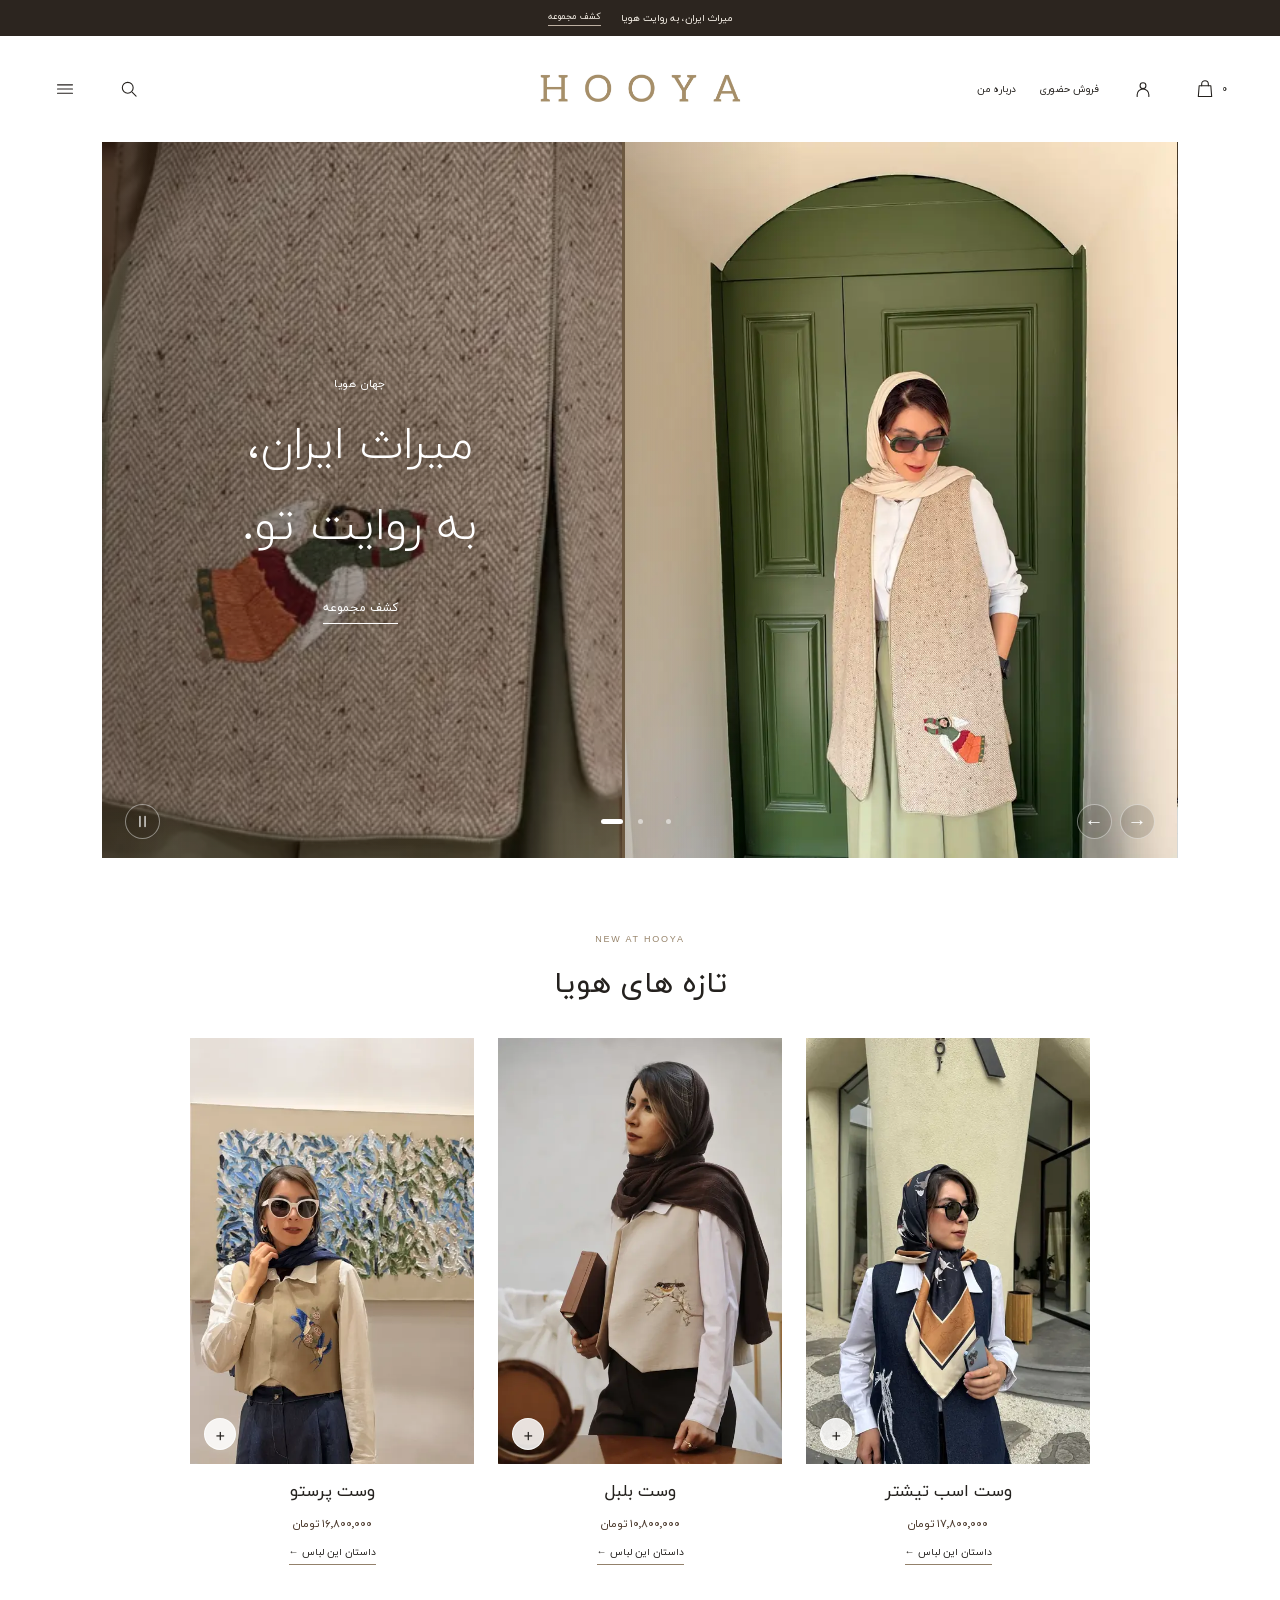
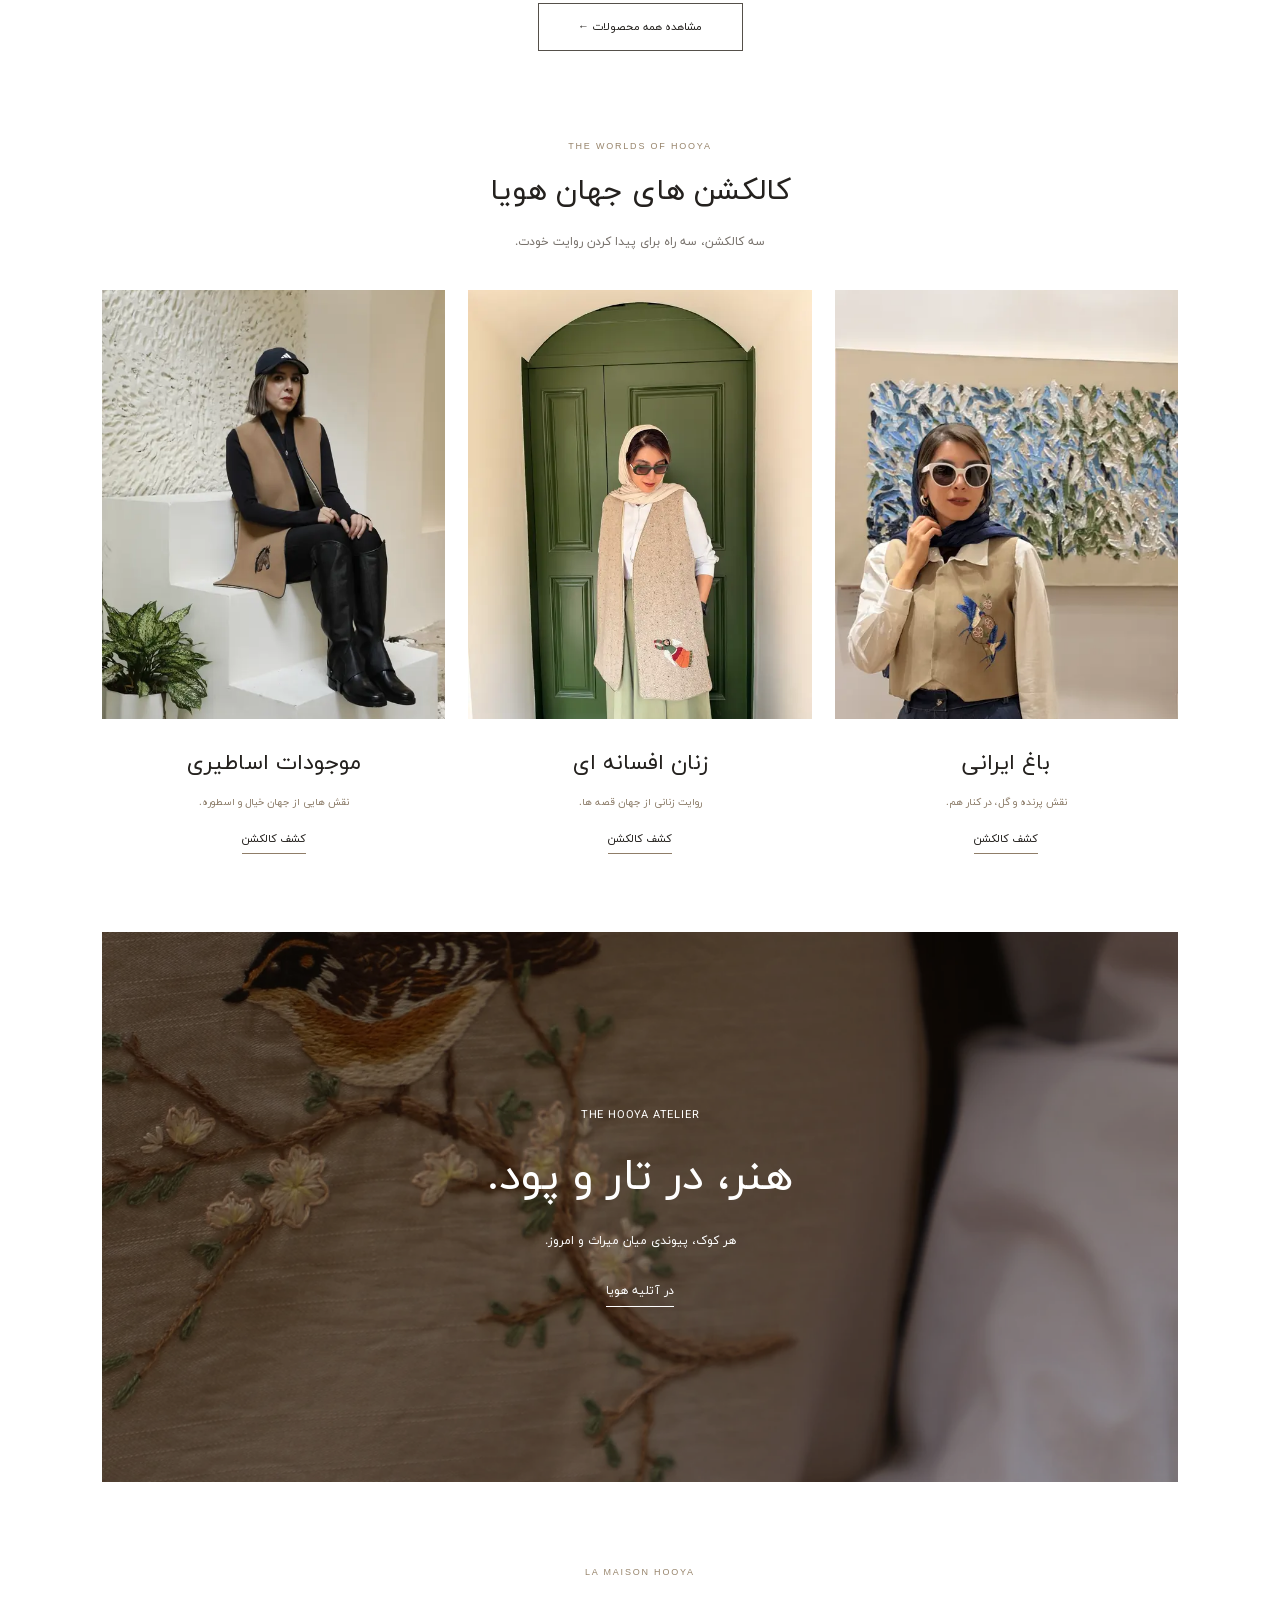
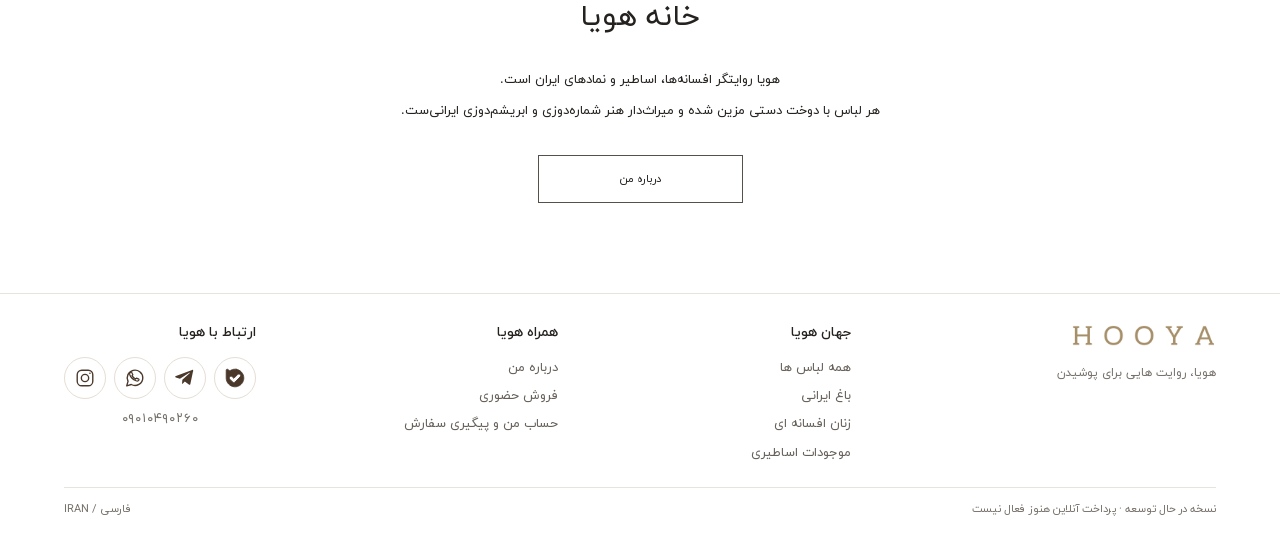
==== commit b92cd375: "Render instant photo previews and cache versioned storefront assets" ====
--- a/docs/index.html
+++ b/docs/index.html
@@ -1,5 +1,5 @@
 <!doctype html>
-<html lang="fa" dir="rtl"><head><meta charset="utf-8"><meta name="viewport" content="width=device-width, initial-scale=1"><meta name="theme-color" content="#ffffff"><meta name="description" content="خانه مد هویا؛ روایت افسانه‌ها، اساطیر و نمادهای ایران در لباس‌هایی مزین به هنر دست."><title>هویا | خانه مد و روایت ایرانی</title><link rel="preload" href="assets/products/malakeh-kheir/campaign-model.webp" as="image" fetchpriority="high"><link rel="preload" href="assets/fonts/iranyekan/iranyekanwebregular.woff2" as="font" type="font/woff2" crossorigin><style data-hooya-source="fonts.css">@font-face{font-family:IRANYekan;src:url('assets/fonts/iranyekan/iranyekanweblight.woff2') format('woff2');font-style:normal;font-weight:300;font-display:swap}
+<html lang="fa" dir="rtl"><head><meta charset="utf-8"><meta name="viewport" content="width=device-width, initial-scale=1"><meta name="theme-color" content="#ffffff"><meta name="description" content="خانه مد هویا؛ روایت افسانه‌ها، اساطیر و نمادهای ایران در لباس‌هایی مزین به هنر دست."><title>هویا | خانه مد و روایت ایرانی</title><link rel="preload" href="assets/fonts/iranyekan/iranyekanwebregular.woff2" as="font" type="font/woff2" crossorigin><style data-hooya-source="fonts.css">@font-face{font-family:IRANYekan;src:url('assets/fonts/iranyekan/iranyekanweblight.woff2') format('woff2');font-style:normal;font-weight:300;font-display:swap}
 @font-face{font-family:IRANYekan;src:url('assets/fonts/iranyekan/iranyekanwebregular.woff2') format('woff2');font-style:normal;font-weight:400;font-display:swap}
 @font-face{font-family:IRANYekan;src:url('assets/fonts/iranyekan/iranyekanwebmedium.woff') format('woff');font-style:normal;font-weight:500;font-display:swap}
 @font-face{font-family:IRANYekan;src:url('assets/fonts/iranyekan/iranyekanwebbold.woff2') format('woff2');font-style:normal;font-weight:700;font-display:swap}
@@ -89,14 +89,14 @@
 </header>
 <main id="main">
  <section class="hero campaign page-width hero-slider" aria-label="مجموعه های هویا" aria-roledescription="اسلایدر" tabindex="0">
-  <div class="hero-track"><div class="hero-slide" role="group" aria-roledescription="اسلاید" aria-label="1 از 3، وست ملکه خیر" aria-hidden="false" ><div class="slide-images"><img class="slide-model" src="assets/products/malakeh-kheir/campaign-model.webp" alt="تن خور وست ملکه خیر" fetchpriority="high"><div class="slide-detail" role="img" aria-label="جزئیات دوخت وست ملکه خیر" style="background-image:url('assets/products/malakeh-kheir/campaign-detail.webp'),url('assets/products/malakeh-kheir/campaign-model.webp')"></div></div></div><div class="hero-slide" role="group" aria-roledescription="اسلاید" aria-label="2 از 3، وست اسب فرنگ" aria-hidden="true" inert><div class="slide-images"><img class="slide-model" src="assets/products/horse-brown/campaign-model.webp" alt="تن خور وست اسب فرنگ" loading="lazy"><div class="slide-detail" role="img" aria-label="جزئیات دوخت وست اسب فرنگ" style="background-image:url('assets/products/horse-brown/campaign-detail.webp'),url('assets/products/horse-brown/campaign-model.webp')"></div></div></div><div class="hero-slide" role="group" aria-roledescription="اسلاید" aria-label="3 از 3، وست پرستو" aria-hidden="true" inert><div class="slide-images"><img class="slide-model" src="assets/products/nightingale/campaign-model.webp" alt="تن خور وست پرستو" loading="lazy"><div class="slide-detail" role="img" aria-label="جزئیات دوخت وست پرستو" style="background-image:url('assets/products/nightingale/campaign-detail.webp'),url('assets/products/nightingale/campaign-model.webp')"></div></div></div></div>
+  <div class="hero-track"><div class="hero-slide" role="group" aria-roledescription="اسلاید" aria-label="1 از 3، وست ملکه خیر" aria-hidden="false" ><div class="slide-images"><img class="slide-model" src="[data-uri]" data-full-src="assets/products/malakeh-kheir/campaign-model.webp?v=3f8b58556e14" alt="تن خور وست ملکه خیر" fetchpriority="high"><div class="slide-detail" role="img" aria-label="جزئیات دوخت وست ملکه خیر" data-full-background="assets/products/malakeh-kheir/campaign-detail.webp?v=3dfab5dff37c" style="background-image:url('[data-uri]')"></div></div></div><div class="hero-slide" role="group" aria-roledescription="اسلاید" aria-label="2 از 3، وست اسب فرنگ" aria-hidden="true" inert><div class="slide-images"><img class="slide-model" src="[data-uri]" data-full-src="assets/products/horse-brown/campaign-model.webp?v=724a93babd61" alt="تن خور وست اسب فرنگ" loading="lazy"><div class="slide-detail" role="img" aria-label="جزئیات دوخت وست اسب فرنگ" data-full-background="assets/products/horse-brown/campaign-detail.webp?v=59f5dc91acbb" style="background-image:url('[data-uri]')"></div></div></div><div class="hero-slide" role="group" aria-roledescription="اسلاید" aria-label="3 از 3، وست پرستو" aria-hidden="true" inert><div class="slide-images"><img class="slide-model" src="[data-uri]" data-full-src="assets/products/nightingale/campaign-model.webp?v=3cb88d22ad61" alt="تن خور وست پرستو" loading="lazy"><div class="slide-detail" role="img" aria-label="جزئیات دوخت وست پرستو" data-full-background="assets/products/nightingale/campaign-detail.webp?v=0668e7fa7fd5" style="background-image:url('[data-uri]')"></div></div></div></div>
   <div class="campaign-copy"><span class="eyebrow">جهان هویا</span><h1 id="hero-title">میراث ایران،<br>به روایت تو.</h1><a class="campaign-link" href="products.html">کشف مجموعه</a></div>
   <div class="slider-controls"><div class="slider-arrows"><button type="button" data-slide-step="-1" aria-label="اسلاید قبلی">→</button><button type="button" data-slide-step="1" aria-label="اسلاید بعدی">←</button></div><div class="slider-dots" role="group" aria-label="انتخاب اسلاید"><button type="button" data-slide-index="0" aria-label="نمایش اسلاید 1، وست ملکه خیر" aria-current="true"><span></span></button><button type="button" data-slide-index="1" aria-label="نمایش اسلاید 2، وست اسب فرنگ" aria-current="false"><span></span></button><button type="button" data-slide-index="2" aria-label="نمایش اسلاید 3، وست پرستو" aria-current="false"><span></span></button></div><button type="button" class="slider-pause" aria-label="توقف اسلایدر" aria-pressed="false"><svg class="pause-symbol" viewBox="0 0 20 20" aria-hidden="true"><path d="M7 4v12M13 4v12"/></svg><svg class="play-symbol" viewBox="0 0 20 20" aria-hidden="true"><path d="m7 4 9 6-9 6Z"/></svg></button></div>
   <span class="slider-status sr-only" aria-live="polite"></span>
  </section>
- <section class="collection page-width latest-products" id="collection" aria-labelledby="collection-title"><div class="section-heading"><span class="eyebrow">NEW AT HOOYA</span><h2 id="collection-title">تازه های هویا</h2></div><p class="filter-status" id="filter-status" aria-live="polite"></p><div class="product-grid" id="product-grid"><article class="product-card"><div class="product-image-wrap"><a class="product-view" href="products.html?product=horse-tishter" aria-label="مشاهده وست اسب تیشتر"><img class="product-photo custom-photo " src="assets/products/horse-tishter/card.webp" alt="وست اسب تیشتر" loading="lazy"></a><a class="product-quick" href="products.html?product=horse-tishter" aria-label="انتخاب وست اسب تیشتر">+</a></div><div class="product-meta"><div><a class="product-name" href="products.html?product=horse-tishter">وست اسب تیشتر</a></div></div><div class="product-bottom"><span class="catalog-price">۱۷٬۸۰۰٬۰۰۰ تومان</span><a href="products.html?product=horse-tishter">داستان این لباس ←</a></div></article><article class="product-card"><div class="product-image-wrap"><a class="product-view" href="products.html?product=swallow" aria-label="مشاهده وست بلبل"><img class="product-photo custom-photo " src="assets/products/swallow/card.webp" alt="وست بلبل" loading="lazy"></a><a class="product-quick" href="products.html?product=swallow" aria-label="انتخاب وست بلبل">+</a></div><div class="product-meta"><div><a class="product-name" href="products.html?product=swallow">وست بلبل</a></div></div><div class="product-bottom"><span class="catalog-price">۱۰٬۸۰۰٬۰۰۰ تومان</span><a href="products.html?product=swallow">داستان این لباس ←</a></div></article><article class="product-card"><div class="product-image-wrap"><a class="product-view" href="products.html?product=nightingale" aria-label="مشاهده وست پرستو"><img class="product-photo custom-photo " src="assets/products/nightingale/card.webp" alt="وست پرستو" loading="lazy"></a><a class="product-quick" href="products.html?product=nightingale" aria-label="انتخاب وست پرستو">+</a></div><div class="product-meta"><div><a class="product-name" href="products.html?product=nightingale">وست پرستو</a></div></div><div class="product-bottom"><span class="catalog-price">۱۶٬۸۰۰٬۰۰۰ تومان</span><a href="products.html?product=nightingale">داستان این لباس ←</a></div></article></div><p class="empty-state" id="empty-state" hidden></p><a class="outline-button all-products-link" href="products.html">مشاهده همه محصولات ←</a></section>
- <section class="stories page-width" id="stories" aria-labelledby="stories-title"><div class="section-heading"><span class="eyebrow">THE WORLDS OF HOOYA</span><h2 id="stories-title">کالکشن های جهان هویا</h2><p>سه کالکشن، سه راه برای پیدا کردن روایت خودت.</p></div><div class="editorial-grid collection-editorials"><article class="editorial-card"><a class="editorial-image real-product-image" href="products.html?collection=persian-garden#collection" data-collection="persian-garden" aria-label="مشاهده کالکشن باغ ایرانی"><img src="assets/products/nightingale/card.webp" alt="لباسی از کالکشن باغ ایرانی" loading="lazy"></a><div class="editorial-copy"><h3>باغ ایرانی</h3><p class="collection-summary">نقش پرنده و گل، در کنار هم.</p><a class="text-link" href="products.html?collection=persian-garden#collection" data-collection="persian-garden">کشف کالکشن</a></div></article><article class="editorial-card"><a class="editorial-image real-product-image" href="products.html?collection=legendary-women#collection" data-collection="legendary-women" aria-label="مشاهده کالکشن زنان افسانه ای"><img src="assets/products/malakeh-kheir/card.webp" alt="لباسی از کالکشن زنان افسانه ای" loading="lazy"></a><div class="editorial-copy"><h3>زنان افسانه ای</h3><p class="collection-summary">روایت زنانی از جهان قصه ها.</p><a class="text-link" href="products.html?collection=legendary-women#collection" data-collection="legendary-women">کشف کالکشن</a></div></article><article class="editorial-card"><a class="editorial-image real-product-image" href="products.html?collection=mythical-creatures#collection" data-collection="mythical-creatures" aria-label="مشاهده کالکشن موجودات اساطیری"><img src="assets/products/horse-brown/card.webp" alt="لباسی از کالکشن موجودات اساطیری" loading="lazy"></a><div class="editorial-copy"><h3>موجودات اساطیری</h3><p class="collection-summary">نقش هایی از جهان خیال و اسطوره.</p><a class="text-link" href="products.html?collection=mythical-creatures#collection" data-collection="mythical-creatures">کشف کالکشن</a></div></article></div></section>
- <section class="craft campaign page-width" id="craft" aria-labelledby="craft-title"><img class="campaign-image real-craft-image" src="assets/products/swallow/view-3.webp" alt="جزئیات واقعی دوخت پرنده و گل روی وست بلبل" loading="lazy"><div class="campaign-copy"><span class="eyebrow">THE HOOYA ATELIER</span><h2 id="craft-title">هنر، در تار و پود.</h2><p>هر کوک، پیوندی میان میراث و امروز.</p><button class="campaign-link" id="craft-more">در آتلیه هویا</button></div></section>
+ <section class="collection page-width latest-products" id="collection" aria-labelledby="collection-title"><div class="section-heading"><span class="eyebrow">NEW AT HOOYA</span><h2 id="collection-title">تازه های هویا</h2></div><p class="filter-status" id="filter-status" aria-live="polite"></p><div class="product-grid" id="product-grid"><article class="product-card"><div class="product-image-wrap"><a class="product-view" href="products.html?product=horse-tishter" aria-label="مشاهده وست اسب تیشتر"><img class="product-photo custom-photo " src="[data-uri]" data-full-src="assets/products/horse-tishter/card.webp?v=a49abd1d0290" alt="وست اسب تیشتر" loading="lazy"></a><a class="product-quick" href="products.html?product=horse-tishter" aria-label="انتخاب وست اسب تیشتر">+</a></div><div class="product-meta"><div><a class="product-name" href="products.html?product=horse-tishter">وست اسب تیشتر</a></div></div><div class="product-bottom"><span class="catalog-price">۱۷٬۸۰۰٬۰۰۰ تومان</span><a href="products.html?product=horse-tishter">داستان این لباس ←</a></div></article><article class="product-card"><div class="product-image-wrap"><a class="product-view" href="products.html?product=swallow" aria-label="مشاهده وست بلبل"><img class="product-photo custom-photo " src="[data-uri]" data-full-src="assets/products/swallow/card.webp?v=6a050507c11a" alt="وست بلبل" loading="lazy"></a><a class="product-quick" href="products.html?product=swallow" aria-label="انتخاب وست بلبل">+</a></div><div class="product-meta"><div><a class="product-name" href="products.html?product=swallow">وست بلبل</a></div></div><div class="product-bottom"><span class="catalog-price">۱۰٬۸۰۰٬۰۰۰ تومان</span><a href="products.html?product=swallow">داستان این لباس ←</a></div></article><article class="product-card"><div class="product-image-wrap"><a class="product-view" href="products.html?product=nightingale" aria-label="مشاهده وست پرستو"><img class="product-photo custom-photo " src="[data-uri]" data-full-src="assets/products/nightingale/card.webp?v=8042c60b7cf0" alt="وست پرستو" loading="lazy"></a><a class="product-quick" href="products.html?product=nightingale" aria-label="انتخاب وست پرستو">+</a></div><div class="product-meta"><div><a class="product-name" href="products.html?product=nightingale">وست پرستو</a></div></div><div class="product-bottom"><span class="catalog-price">۱۶٬۸۰۰٬۰۰۰ تومان</span><a href="products.html?product=nightingale">داستان این لباس ←</a></div></article></div><p class="empty-state" id="empty-state" hidden></p><a class="outline-button all-products-link" href="products.html">مشاهده همه محصولات ←</a></section>
+ <section class="stories page-width" id="stories" aria-labelledby="stories-title"><div class="section-heading"><span class="eyebrow">THE WORLDS OF HOOYA</span><h2 id="stories-title">کالکشن های جهان هویا</h2><p>سه کالکشن، سه راه برای پیدا کردن روایت خودت.</p></div><div class="editorial-grid collection-editorials"><article class="editorial-card"><a class="editorial-image real-product-image" href="products.html?collection=persian-garden#collection" data-collection="persian-garden" aria-label="مشاهده کالکشن باغ ایرانی"><img src="[data-uri]" data-full-src="assets/products/nightingale/card.webp?v=8042c60b7cf0" alt="لباسی از کالکشن باغ ایرانی" loading="lazy"></a><div class="editorial-copy"><h3>باغ ایرانی</h3><p class="collection-summary">نقش پرنده و گل، در کنار هم.</p><a class="text-link" href="products.html?collection=persian-garden#collection" data-collection="persian-garden">کشف کالکشن</a></div></article><article class="editorial-card"><a class="editorial-image real-product-image" href="products.html?collection=legendary-women#collection" data-collection="legendary-women" aria-label="مشاهده کالکشن زنان افسانه ای"><img src="[data-uri]" data-full-src="assets/products/malakeh-kheir/card.webp?v=b4ace9cd07be" alt="لباسی از کالکشن زنان افسانه ای" loading="lazy"></a><div class="editorial-copy"><h3>زنان افسانه ای</h3><p class="collection-summary">روایت زنانی از جهان قصه ها.</p><a class="text-link" href="products.html?collection=legendary-women#collection" data-collection="legendary-women">کشف کالکشن</a></div></article><article class="editorial-card"><a class="editorial-image real-product-image" href="products.html?collection=mythical-creatures#collection" data-collection="mythical-creatures" aria-label="مشاهده کالکشن موجودات اساطیری"><img src="[data-uri]" data-full-src="assets/products/horse-brown/card.webp?v=45338b1434b9" alt="لباسی از کالکشن موجودات اساطیری" loading="lazy"></a><div class="editorial-copy"><h3>موجودات اساطیری</h3><p class="collection-summary">نقش هایی از جهان خیال و اسطوره.</p><a class="text-link" href="products.html?collection=mythical-creatures#collection" data-collection="mythical-creatures">کشف کالکشن</a></div></article></div></section>
+ <section class="craft campaign page-width" id="craft" aria-labelledby="craft-title"><img class="campaign-image real-craft-image" src="[data-uri]" data-full-src="assets/products/swallow/view-3.webp?v=5a976a38468b" alt="جزئیات واقعی دوخت پرنده و گل روی وست بلبل" loading="lazy"><div class="campaign-copy"><span class="eyebrow">THE HOOYA ATELIER</span><h2 id="craft-title">هنر، در تار و پود.</h2><p>هر کوک، پیوندی میان میراث و امروز.</p><button class="campaign-link" id="craft-more">در آتلیه هویا</button></div></section>
  <section class="about page-width" id="about"><span class="eyebrow">LA MAISON HOOYA</span><h2>خانه هویا</h2><p>هویا روایتگر افسانه‌ها، اساطیر و نمادهای ایران است.<br>هر لباس با دوخت دستی مزین شده و میراث‌دار هنر شماره‌دوزی و ابریشم‌دوزی ایرانی‌ست.</p><a href="about.html" class="outline-button">درباره من</a></section>
 </main>
 <footer class="footer footer-compact" id="site-footer">
@@ -107,7 +107,7 @@
  <a class="social-link" href="https://www.instagram.com/hooya.mode/" target="_blank" rel="noopener noreferrer" aria-label="اینستاگرام هویا" title="اینستاگرام"><svg viewBox="0 0 24 24" aria-hidden="true"><rect x="3.5" y="3.5" width="17" height="17" rx="5"/><circle cx="12" cy="12" r="4"/><circle cx="17.4" cy="6.8" r=".9" fill="currentColor" stroke="none"/></svg></a>
  <a class="social-link" href="https://wa.me/989010490260" target="_blank" rel="noopener noreferrer" aria-label="واتساپ هویا، ۰۹۰۱۰۴۹۰۲۶۰" title="واتساپ"><svg viewBox="0 0 24 24" aria-hidden="true"><path d="M20.5 11.7a8.5 8.5 0 0 1-12.6 7.4L3 20.5l1.4-4.8a8.5 8.5 0 1 1 16.1-4Z"/><path d="m8 7.5 1.5 3-1 1c1.1 2 2.2 3.1 4.3 4l1.1-1.1 2.7 1.3c.4.2.4.5.2 1-.7 1.4-2.2 1.4-3.5.9-3.6-1.4-6.6-4.5-7.5-7.2-.4-1.3-.1-2.4.8-3 .5-.3 1-.4 1.4.1Z" transform="translate(1 -1) scale(.91)"/></svg></a>
  <a class="social-link" href="https://t.me/+989010490260" target="_blank" rel="noopener noreferrer" aria-label="تلگرام هویا، ۰۹۰۱۰۴۹۰۲۶۰" title="تلگرام"><svg viewBox="0 0 24 24" aria-hidden="true"><path d="m20.8 4.3-3.2 15.1c-.2 1.1-.9 1.3-1.8.8l-4.9-3.6-2.4 2.3c-.3.3-.5.5-1 .5l.4-5 9.1-8.2c.4-.4-.1-.6-.7-.2L5 13.1 0 11.5c-1.1-.3-1.1-1.1.2-1.6L19.7 2.4c.9-.3 1.6.2 1.3 1.9Z" transform="translate(2 1) scale(.9)" fill="currentColor" stroke="none"/></svg></a>
- <details class="social-bale"><summary class="social-link" aria-label="بله هویا، نمایش شماره تماس" title="بله"><img src="assets/icons/bale.svg" width="24" height="24" alt="بله"></summary><div class="social-popover"><strong>ارتباط در بله</strong><p>با این شماره در بله به هویا پیام بده.</p><input aria-label="شماره بله هویا" value="09010490260" dir="ltr" readonly><button type="button" data-copy-social-number>کپی شماره</button><a href="https://web.bale.ai/" target="_blank" rel="noopener noreferrer">باز کردن بله</a><span class="social-copy-status" role="status"></span></div></details>
+ <details class="social-bale"><summary class="social-link" aria-label="بله هویا، نمایش شماره تماس" title="بله"><svg aria-hidden="true" xmlns="http://www.w3.org/2000/svg" viewBox="50 0 40 40"><path d="M72.2139 4.1563C72.2051 4.15482 72.1962 4.15433 72.1878 4.15285C71.9482 4.12031 71.707 4.09171 71.464 4.06952C71.3821 4.06213 71.2993 4.0572 71.2169 4.05079C71.0409 4.03747 70.8649 4.02465 70.6869 4.01726C70.5631 4.01183 70.4383 4.01035 70.3141 4.00789C70.2091 4.00592 70.1055 4 70 4C69.9522 4 69.9043 4.00247 69.8565 4.00296C69.8235 4.00345 69.7909 4.00148 69.7579 4.00197C69.6864 4.00296 69.6159 4.0074 69.5449 4.00937C69.4423 4.01233 69.3393 4.01529 69.2367 4.01972C69.1253 4.02515 69.0148 4.03205 68.9039 4.03994C68.8018 4.04684 68.7002 4.05374 68.5987 4.06262C68.4882 4.07248 68.3787 4.08382 68.2688 4.09565C68.1687 4.1065 68.0681 4.11686 67.9685 4.12968C67.859 4.14348 67.7506 4.15975 67.6416 4.17553C67.5425 4.19032 67.4434 4.20413 67.3452 4.22089C67.2368 4.23914 67.1298 4.25935 67.0223 4.27957C66.9247 4.29781 66.827 4.31556 66.7304 4.33578C66.6229 4.35797 66.5169 4.38262 66.4104 4.40727C66.3147 4.42897 66.2191 4.45017 66.1244 4.47384C66.0174 4.50046 65.9119 4.52955 65.8059 4.55815C65.7127 4.5833 65.619 4.60795 65.5268 4.63458C65.4212 4.66515 65.3172 4.69818 65.2132 4.73122C65.1215 4.75982 65.0297 4.78792 64.9385 4.818C64.835 4.85251 64.7324 4.88998 64.6299 4.92647C64.5396 4.95852 64.4494 4.98958 64.3601 5.02311C64.2576 5.06206 64.156 5.10348 64.0539 5.14441C63.9671 5.17941 63.8794 5.21294 63.7931 5.24943C63.69 5.29282 63.589 5.33917 63.4874 5.38453C63.4036 5.422 63.3192 5.458 63.2359 5.49695C63.1343 5.54428 63.0342 5.59507 62.9337 5.64438C62.8528 5.68431 62.7709 5.72277 62.6906 5.76419C62.5895 5.81646 62.4899 5.87119 62.3903 5.92542C62.3124 5.96783 62.2335 6.00826 62.1566 6.05165C62.054 6.10934 61.9539 6.16998 61.8528 6.23014C61.7803 6.27304 61.7074 6.31445 61.6359 6.35834C61.5269 6.42539 61.4204 6.49541 61.3129 6.56493C61.2513 6.60487 60.6329 7.02743 60.6329 7.02743C60.6329 7.02743 57.7178 4.80616 56.5547 4.20018C55.3915 3.59421 54 4.43834 54 5.74989V8.70336V19.6933C54 19.7983 54 19.9014 54 20C54 28.4822 60.6014 35.4182 68.9463 35.9615C68.9946 35.965 69.0424 35.9694 69.0908 35.9724C69.251 35.9813 69.4127 35.9847 69.574 35.9892C69.6741 35.9921 69.7727 35.9985 69.8733 35.9995C69.8945 35.9995 69.9157 35.9985 69.9369 35.9985C69.9581 35.9985 69.9793 36 70.001 36C70.1213 36 70.2396 35.9936 70.3595 35.9911C70.4941 35.9882 70.6292 35.9872 70.7633 35.9808C70.9033 35.9744 71.0424 35.9625 71.1814 35.9522C71.3141 35.9423 71.4467 35.9349 71.5784 35.9221C71.7164 35.9088 71.853 35.8896 71.9901 35.8728C72.1207 35.8565 72.2524 35.8422 72.3826 35.823C72.5182 35.8028 72.6518 35.7771 72.7864 35.754C72.9156 35.7313 73.0448 35.7106 73.173 35.6849C73.3071 35.6578 73.4392 35.6258 73.5719 35.5957C73.6981 35.5671 73.8248 35.54 73.9496 35.5084C74.0812 35.4749 74.2109 35.4364 74.3411 35.3999C74.4649 35.3649 74.5891 35.3324 74.7114 35.2949C74.8406 35.255 74.9673 35.2106 75.095 35.1677C75.2158 35.1273 75.3381 35.0883 75.4574 35.0449C75.5837 34.9991 75.7074 34.9488 75.8322 34.9C75.9505 34.8536 76.0698 34.8092 76.1872 34.7599C76.3105 34.7082 76.4313 34.652 76.5526 34.5972C76.6679 34.5455 76.7843 34.4957 76.8982 34.4409C77.018 34.3837 77.1354 34.3216 77.2532 34.2614C77.3661 34.2038 77.48 34.1485 77.591 34.0884C77.7069 34.0258 77.8198 33.9587 77.9337 33.8936C78.0436 33.8305 78.1551 33.7694 78.2636 33.7038C78.3765 33.6357 78.4864 33.5633 78.5974 33.4923C78.7034 33.4247 78.8109 33.3586 78.9154 33.2886C79.0249 33.2152 79.1309 33.1373 79.2384 33.0608C79.3409 32.9884 79.4445 32.9173 79.5451 32.8429C79.6506 32.764 79.7531 32.6812 79.8567 32.6003C79.9553 32.5229 80.0549 32.448 80.1516 32.3686C80.2541 32.2843 80.3532 32.196 80.4533 32.1092C80.547 32.0284 80.6427 31.949 80.7344 31.8656C80.833 31.7764 80.9282 31.6827 81.0248 31.591C81.1141 31.5062 81.2053 31.4229 81.2925 31.3356C81.3867 31.2414 81.4775 31.1438 81.5692 31.0471C81.6545 30.9579 81.7413 30.8706 81.8246 30.7794C81.9143 30.6808 82.0001 30.5787 82.0874 30.4777C82.1683 30.3845 82.2511 30.2933 82.3295 30.1981C82.4143 30.096 82.4947 29.99 82.5765 29.8855C82.6535 29.7879 82.7323 29.6922 82.8068 29.5926C82.8862 29.4866 82.9611 29.3771 83.0381 29.2692C83.1105 29.1676 83.185 29.0675 83.2545 28.9644C83.3295 28.854 83.3995 28.7401 83.472 28.6277C83.539 28.5231 83.6081 28.4206 83.6727 28.3146C83.7422 28.2007 83.8068 28.0833 83.8738 27.967C83.936 27.859 84.0006 27.7525 84.0602 27.643C84.1248 27.5237 84.185 27.4019 84.2466 27.2806C84.3028 27.1712 84.361 27.0632 84.4147 26.9522C84.4749 26.828 84.5291 26.7008 84.5863 26.575C84.6366 26.4641 84.6894 26.3541 84.7367 26.2417C84.791 26.1135 84.8398 25.9824 84.8911 25.8527C84.9354 25.7398 84.9828 25.6284 85.0247 25.514C85.0735 25.3813 85.1164 25.2457 85.1618 25.1111C85.2002 24.9967 85.2416 24.8843 85.2776 24.7689C85.3205 24.6314 85.3575 24.4913 85.3965 24.3523C85.429 24.2374 85.4645 24.124 85.4941 24.0081C85.5311 23.8656 85.5612 23.7212 85.5942 23.5772C85.6203 23.4618 85.6499 23.3484 85.6736 23.232C85.7042 23.0841 85.7278 22.9342 85.754 22.7848C85.7742 22.6704 85.7973 22.5575 85.8151 22.4427C85.8393 22.2854 85.8565 22.1261 85.8757 21.9678C85.8891 21.8584 85.9063 21.7504 85.9172 21.6399C85.9354 21.4619 85.9463 21.2815 85.9581 21.1015C85.9645 21.0093 85.9744 20.9181 85.9793 20.8254C85.9926 20.5665 85.9985 20.3057 85.999 20.0434C85.999 20.0291 86 20.0148 86 20C86.001 11.9152 80.0026 5.23464 72.2139 4.1563ZM79.3404 17.9528L70.0503 27.2431C69.4404 27.8526 68.6416 28.1573 67.8423 28.1573C67.043 28.1573 66.2442 27.8526 65.6343 27.2431L60.6605 22.2691C59.4412 21.0497 59.4412 19.073 60.6605 17.8537C61.8799 16.6348 63.8567 16.6348 65.0761 17.8537L67.8428 20.6203L74.9254 13.5374C76.1448 12.3185 78.1215 12.3185 79.3409 13.5374C80.5598 14.7572 80.5598 16.7334 79.3404 17.9528Z" fill="#4a382b"/></svg></summary><div class="social-popover"><strong>ارتباط در بله</strong><p>با این شماره در بله به هویا پیام بده.</p><input aria-label="شماره بله هویا" value="09010490260" dir="ltr" readonly><button type="button" data-copy-social-number>کپی شماره</button><a href="https://web.bale.ai/" target="_blank" rel="noopener noreferrer">باز کردن بله</a><span class="social-copy-status" role="status"></span></div></details>
 </div>
 <p class="footer-phone" dir="ltr">۰۹۰۱۰۴۹۰۲۶۰</p></div>
  </div>
@@ -117,7 +117,7 @@
   <dialog id="search-dialog" class="search-dialog"><form method="dialog"><button class="close" aria-label="بستن جست‌وجو">×</button></form><span class="eyebrow">قصه خودت را پیدا کن</span><h2>در جهان هویا جست‌وجو کن.</h2><form id="search-form"><label for="search-input">نام لباس، نقش یا روایت</label><div class="search-field"><input id="search-input" type="search" placeholder="مثلا باغ ایرانی یا پرستو" autocomplete="off"><button class="button" type="submit">جست‌وجو ←</button></div></form></dialog>
   <dialog id="product-dialog" class="product-dialog"></dialog>
   <dialog id="added-dialog" class="added-dialog" aria-labelledby="added-title"><form method="dialog"><button class="close" aria-label="بستن پیام سبد">×</button></form><p id="added-title">✓ لباس به سبد خرید اضافه شد</p><div id="added-product"></div><a class="button" href="cart.html">برو به سبد خرید ←</a><button type="button" class="continue-shopping" id="continue-shopping">ادامه مشاهده محصولات</button></dialog>
-  <dialog id="craft-dialog" class="craft-dialog"><form method="dialog"><button class="close" aria-label="بستن روایت">×</button></form><img src="assets/products/swallow/view-3.webp" alt="جزئیات واقعی دوخت وست بلبل" loading="lazy"><span class="eyebrow">هنر دست هویا</span><h2>هر کوک، بخشی از قصه.</h2><p>در شماره‌دوزی، نقش با شمارش تار و پود و تکرار کوک‌ها شکل می‌گیرد. ابریشم‌دوزی نیز با درخشش و ظرافت نخ ابریشم، به نقش جان می‌دهد. هویا این دو هنر را به زبان لباس روایت می‌کند.</p><p class="demo-label">نمای نزدیک از دوخت واقعی وست بلبل.</p></dialog>
+  <dialog id="craft-dialog" class="craft-dialog"><form method="dialog"><button class="close" aria-label="بستن روایت">×</button></form><img src="[data-uri]" data-full-src="assets/products/swallow/view-3.webp?v=5a976a38468b" alt="جزئیات واقعی دوخت وست بلبل" loading="lazy"><span class="eyebrow">هنر دست هویا</span><h2>هر کوک، بخشی از قصه.</h2><p>در شماره‌دوزی، نقش با شمارش تار و پود و تکرار کوک‌ها شکل می‌گیرد. ابریشم‌دوزی نیز با درخشش و ظرافت نخ ابریشم، به نقش جان می‌دهد. هویا این دو هنر را به زبان لباس روایت می‌کند.</p><p class="demo-label">نمای نزدیک از دوخت واقعی وست بلبل.</p></dialog>
   <div class="toast" id="toast" role="status"></div>
   <script data-hooya-footer>(()=>{
  document.querySelectorAll('[data-copy-social-number]').forEach(button=>button.addEventListener('click',async()=>{
@@ -129,7 +129,38 @@
 })();
 </script>
 <script id="catalog-snapshot" type="application/json">{"schema":1,"version":"2026-11-20T09:40:56.482Z","products":[{"id":"horse-brown","sku":"HYA-001","name":"وست اسب فرنگ","kind":"vest","type":"وست · نقش اسب","story":"horse","tag":"روایت اسب","photo":0,"image":"assets/products/horse-brown/view-1.webp","images":["assets/products/horse-brown/view-1.webp","assets/products/horse-brown/view-2.webp","assets/products/horse-brown/view-3.webp"],"colors":["#97785b"],"description":"","price":null,"stock":0,"sizes":["Free"],"status":"published","updatedAt":"2026-11-20T09:40:56.482Z","collection":"mythical-creatures","createdAt":"2026-11-19T17:17:27.817Z","sizeStock":{"Free":0},"madeToOrder":false,"narrative":{"text":"فرنگ، اسب ایرانی ترکمن قوی و مهربان است که رفتاری بسیار صبورانه با کودکان دارد.","quote":"","verse":""},"details":{"fabric":"فوتر","technique":"ابریشم دوزی","embroideryMaterials":"","lining":"آسترکشی شده","finishing":"مغزی دوزی شده","fit":"فری سایز","customization":"","care":"","embroideryHours":130,"lengthCm":75,"sizeNotes":{"Free":"مناسب تا سایز ۴۴"}},"thumbnail":"assets/products/horse-brown/card.webp"},{"id":"horse-cream","sku":"HYA-002","name":"وست اسب گوهر","kind":"vest","type":"وست · نقش اسب","story":"horse","tag":"روایت اسب","photo":0,"image":"assets/products/horse-cream/view-1.webp","images":["assets/products/horse-cream/view-1.webp","assets/products/horse-cream/view-2.webp","assets/products/horse-cream/view-3.webp"],"colors":["#80545b"],"description":"","price":null,"stock":0,"sizes":["Free"],"status":"published","updatedAt":"2026-11-20T09:40:56.482Z","collection":"mythical-creatures","createdAt":"2026-11-19T17:17:27.817Z","sizeStock":{"Free":0},"madeToOrder":false,"narrative":{"text":"این وست با الهام از اسب ایرانی ترکمن، آرام، متین و افتخارآفرین به نام گوهر دوخته شده است.","quote":"","verse":""},"details":{"fabric":"پشم اعلا","technique":"گلدوزی","embroideryMaterials":"","lining":"آسترکشی شده","finishing":"مغزی دوزی شده","fit":"فری سایز","customization":"","care":"","embroideryHours":130,"lengthCm":75,"sizeNotes":{"Free":"مناسب تا سایز ۴۴"}},"thumbnail":"assets/products/horse-cream/card.webp"},{"id":"nightingale","sku":"HYA-003","name":"وست پرستو","kind":"vest","type":"وست · نقش پرستو","story":"iran","tag":"نقش پرنده","photo":0,"image":"assets/products/nightingale/view-1.webp","images":["assets/products/nightingale/view-1.webp","assets/products/nightingale/view-2.webp","assets/products/nightingale/view-3.webp"],"colors":["#b4a17b","#286498"],"description":"","price":16800000,"stock":null,"sizes":["1","2"],"status":"published","updatedAt":"2026-11-20T09:40:56.482Z","collection":"persian-garden","createdAt":"2026-11-19T17:17:27.817Z","narrative":{"text":"","quote":"","verse":""},"details":{"fabric":"کرپ درجه یک","technique":"گلدوزی","embroideryMaterials":"","lining":"آسترکشی شده","finishing":"لایی کشی شده","fit":"","customization":"با دکمه یا بدون دکمه، بر اساس سفارش شما.\nقد و سایز دلخواه قابل اجراست.","care":"","embroideryHours":91,"lengthCm":45,"sizeNotes":{"1":"مناسب سایز ۳۸ تا ۴۰","2":"مناسب سایز ۴۲ تا ۴۴"}},"sizeStock":{"1":null,"2":null},"thumbnail":"assets/products/nightingale/card.webp"},{"id":"swallow","sku":"HYA-004","name":"وست بلبل","kind":"vest","type":"وست · نقش بلبل","story":"iran","tag":"نقش پرنده","photo":0,"image":"assets/products/swallow/view-1.webp","images":["assets/products/swallow/view-1.webp","assets/products/swallow/view-2.webp","assets/products/swallow/view-3.webp"],"colors":["#c5b89d","#392f29"],"description":"","price":10800000,"stock":null,"sizes":["1","2"],"status":"published","updatedAt":"2026-11-20T09:40:56.482Z","collection":"persian-garden","createdAt":"2026-11-19T17:17:27.817Z","narrative":{"text":"","quote":"","verse":"فکر بلبل همه آنست که گل شد یارش\nگل در اندیشه که چون عشوه کند در کارش"},"details":{"fabric":"لینن تنسل","technique":"گلدوزی دستی","embroideryMaterials":"بهترین متریال فرانسوی","lining":"تمام آسترکشی شده","finishing":"لایی کشی شده","fit":"","customization":"","care":"","embroideryHours":65,"lengthCm":45,"sizeNotes":{"1":"مناسب تا سایز ۴۰","2":"مناسب تا سایز ۴۴"}},"sizeStock":{"1":null,"2":null},"thumbnail":"assets/products/swallow/card.webp"},{"id":"iris","sku":"HYA-005","name":"وست زنبق","kind":"vest","type":"وست · نقش زنبق","story":"iran","tag":"نقش گل","photo":0,"image":"assets/products/iris/view-1.webp","images":["assets/products/iris/view-1.webp","assets/products/iris/view-2.webp","assets/products/iris/view-3.webp"],"colors":["#242322","#79518c"],"description":"","price":15800000,"stock":null,"sizes":["Free"],"status":"published","updatedAt":"2026-11-20T09:40:56.482Z","collection":"persian-garden","createdAt":"2026-11-18T16:59:29.997Z","narrative":{"text":"در ادبیات کهن ایرانی، در متون پهلوی، گل زنبق گل ویژه «امرداد» معرفی شده است. این گل جایگاهی والا دارد و نماد جاودانگی، بی‌مرگی، وقار و نجابت است.","quote":"","verse":""},"details":{"fabric":"کرپ","technique":"","embroideryMaterials":"بهترین متریال فرانسوی","lining":"آسترکشی شده","finishing":"مغزی دوزی شده","fit":"فری سایز","customization":"","care":"","embroideryHours":70,"lengthCm":65,"sizeNotes":{"Free":""}},"sizeStock":{"Free":null},"thumbnail":"assets/products/iris/card.webp"},{"id":"malakeh-kheir","sku":"HYA-006","name":"وست ملکه خیر","kind":"vest","type":"وست · نقش دست‌دوز","story":"iran","tag":"مجموعه هویا","photo":0,"image":"assets/products/malakeh-kheir/view-1.webp","images":["assets/products/malakeh-kheir/view-1.webp","assets/products/malakeh-kheir/view-2.webp","assets/products/malakeh-kheir/view-3.webp"],"colors":["#bdb3a2","#70816a"],"description":"","price":18800000,"stock":null,"sizes":["Free"],"status":"published","updatedAt":"2026-11-20T09:40:56.482Z","collection":"legendary-women","createdAt":"2026-11-18T16:59:29.997Z","narrative":{"text":"","quote":"","verse":""},"details":{"fabric":"پشم اعلا","technique":"گلدوزی","embroideryMaterials":"","lining":"تمام آسترکشی شده","finishing":"مغزی دوزی شده","fit":"فری سایز","customization":"با قد دلخواه قابل اجراست.","care":"","embroideryHours":89,"lengthCm":80,"sizeNotes":{"Free":"مناسب تا سایز ۴۴"}},"sizeStock":{"Free":null},"thumbnail":"assets/products/malakeh-kheir/card.webp"},{"id":"horse-tishter","sku":"HYA-007","name":"وست اسب تیشتر","kind":"vest","type":"وست · نقش اسب","story":"horse","tag":"روایت اسب","photo":0,"image":"assets/products/horse-tishter/view-1.webp","images":["assets/products/horse-tishter/view-1.webp","assets/products/horse-tishter/view-2.webp","assets/products/horse-tishter/view-3.webp"],"colors":["#1d2631"],"description":"","price":17800000,"stock":null,"sizeStock":{"Free":null},"sizes":["Free"],"madeToOrder":false,"productionDays":null,"dispatchDays":null,"status":"published","updatedAt":"2026-11-20T09:40:56.482Z","collection":"mythical-creatures","createdAt":"2026-11-19T17:17:27.817Z","narrative":{"text":"در اسطوره‌های ایران باستان، تیشتر ایزد باران و ستاره شباهنگ است که در هیئت اسبی سپید و درخشان ظاهر می‌شود. او در نبرد با اپوش، دیو خشکسالی، پیروز می‌شود و آب‌ها را آزاد می‌کند تا باران و زندگی دوباره به زمین بازگردد.","quote":"تیشتر؛ اسب سپیدی که نویدبخش باران و زندگی است.","verse":""},"details":{"fabric":"جین گرم بالا","technique":"شماره دوزی","embroideryMaterials":"","lining":"پارچه کتان","finishing":"","fit":"فری سایز","customization":"","care":"","embroideryHours":89,"lengthCm":65,"sizeNotes":{"Free":"مناسب تا سایز ۴۴"}},"thumbnail":"assets/products/horse-tishter/card.webp"}]}</script>
-<script data-hooya-bundle="storefront-bundle.js" data-version="1160a59880ed">/* Generated by node build-storefront.mjs. Edit the source files, then rebuild. */
+<script data-hooya-media>/* Keep the embedded preview visible until the full photograph really loads. */
+(()=>{
+ const observed=new WeakSet(),queue=[];let active=0;
+ const local=value=>{try{const url=new URL(value,document.baseURI);return url.origin===location.origin&&/\/assets\//.test(url.pathname)?url:null;}catch{return null;}};
+ function pump(){
+  while(active<2&&queue.length){const {element,source,background}=queue.shift();if(!element.isConnected)continue;active++;
+   let attempt=0;const load=()=>{
+    const url=local(source);if(!url){active--;pump();return;}if(attempt)url.searchParams.set('_media_retry','1');
+    const image=new Image();image.decoding='async';
+    let finished=false;const timeout=setTimeout(()=>failed(),7000);
+    const finish=()=>{if(finished)return false;finished=true;clearTimeout(timeout);image.onload=image.onerror=null;return true;};
+    const failed=()=>{if(!finish())return;image.src='';if(attempt++===0)load();else{active--;pump();}};
+    image.onload=()=>{if(!finish())return;if(image.naturalWidth&&element.isConnected){if(background)element.style.backgroundImage='url('+JSON.stringify(url.href)+')';else element.src=url.href;}active--;pump();};
+    image.onerror=failed;image.src=url.href;
+   };load();
+  }
+ }
+ function enqueue(element){const background=element.hasAttribute('data-full-background'),source=element.getAttribute(background?'data-full-background':'data-full-src');if(!source)return;queue.push({element,source,background});pump();}
+ const observer='IntersectionObserver' in window?new IntersectionObserver(entries=>entries.forEach(entry=>{if(entry.isIntersecting){observer.unobserve(entry.target);enqueue(entry.target);}}),{rootMargin:'100px'}):null;
+ function watch(element){
+  if(observed.has(element))return;observed.add(element);
+  if(element.hasAttribute('data-full-src')||element.hasAttribute('data-full-background')){if(observer)observer.observe(element);else enqueue(element);return;}
+  if(element.tagName==='IMG'){
+   let retried=false;const retry=()=>{const url=local(element.getAttribute('src'));if(!url||retried)return;retried=true;url.searchParams.set('_media_retry','1');element.src=url.href;};
+   element.addEventListener('error',retry);if(element.complete&&!element.naturalWidth)retry();
+  }
+ }
+ const scan=root=>{if(root.matches?.('img,[data-full-background]'))watch(root);root.querySelectorAll?.('img,[data-full-background]').forEach(watch);};
+ scan(document);new MutationObserver(records=>records.forEach(record=>record.addedNodes.forEach(node=>{if(node.nodeType===1)scan(node);}))).observe(document.body,{childList:true,subtree:true});
+})();
+</script>
+<script data-hooya-bundle="storefront-bundle.js" data-version="e8af31add4bf">/* Generated by node build-storefront.mjs. Edit the source files, then rebuild. */
 /* catalog.js */
 /* Shared product contract for the storefront and the editor. No credentials live here. */
 (() => {
@@ -151,6 +182,11 @@
   const explicitBase=typeof document==='undefined'?'':document.currentScript?.dataset?.assetBase;
   const assetBase = scriptUrl ? new URL('.',scriptUrl).href : explicitBase ? new URL(explicitBase,document.baseURI).href : '';
   const imageUrl = value => localImage(value) && assetBase ? new URL(value,assetBase).href : value;
+  const imagePreviews=window.HooyaImagePreviews||{};
+  if(typeof document!=='undefined')document.querySelectorAll?.('img[data-full-src]').forEach(image=>{
+    const [source,query]=image.getAttribute('data-full-src').split('?'),data=image.getAttribute('src'),version=new URLSearchParams(query).get('v');
+    if(localImage(source)&&safeImage(data)&&/^[a-f0-9]{12}$/.test(version||''))imagePreviews[source]={data,version};
+  });
   const images = p => Array.isArray(p.images) && p.images.length ? p.images : p.image ? [p.image] : [];
   function validate(catalog) {
     if (!catalog || catalog.schema !== 1 || typeof catalog.version !== 'string' || !Number.isFinite(Date.parse(catalog.version)) || !Array.isArray(catalog.products) || catalog.products.length > 250) throw Error('ساختار فایل محصولات معتبر نیست (حداکثر ۲۵۰ محصول).');
@@ -203,7 +239,9 @@
   const latest=(products,count=3)=>[...products].sort((a,b)=>(b.createdAt||b.updatedAt).localeCompare(a.createdAt||a.updatedAt)||b.sku.localeCompare(a.sku,'en',{numeric:true})).slice(0,count);
   function photo(p, extra = '') {
     const photoSource=!extra.includes('full-photo')&&p.thumbnail&&safeImage(p.thumbnail)?p.thumbnail:p.image;
-    return photoSource && safeImage(photoSource) ? `<img class="product-photo custom-photo ${extra}" src="${escape(imageUrl(photoSource))}" alt="${escape(p.name)}" loading="lazy">` : `<div class="product-photo photo-${p.photo} ${extra}" role="img" aria-label="${escape(p.name)}"></div>`;
+    const preview=imagePreviews[photoSource],instant=preview&&safeImage(preview.data)&&/^[a-f0-9]{12}$/.test(preview.version||'');
+    const full=imageUrl(photoSource)+(instant?'?v='+preview.version:'');
+    return photoSource && safeImage(photoSource) ? `<img class="product-photo custom-photo ${extra}" src="${escape(instant?preview.data:full)}"${instant?' data-full-src="'+escape(full)+'"':''} alt="${escape(p.name)}" loading="lazy">` : `<div class="product-photo photo-${p.photo} ${extra}" role="img" aria-label="${escape(p.name)}"></div>`;
   }
   window.Hooya = {sizeLabels,sizeLabel,detailFields,contentOf,latest,kinds, stories, collections, collectionOf, statuses, escape, normalize, number, safeImage, imageUrl, images, validate,loadCatalog, photo};
 })();
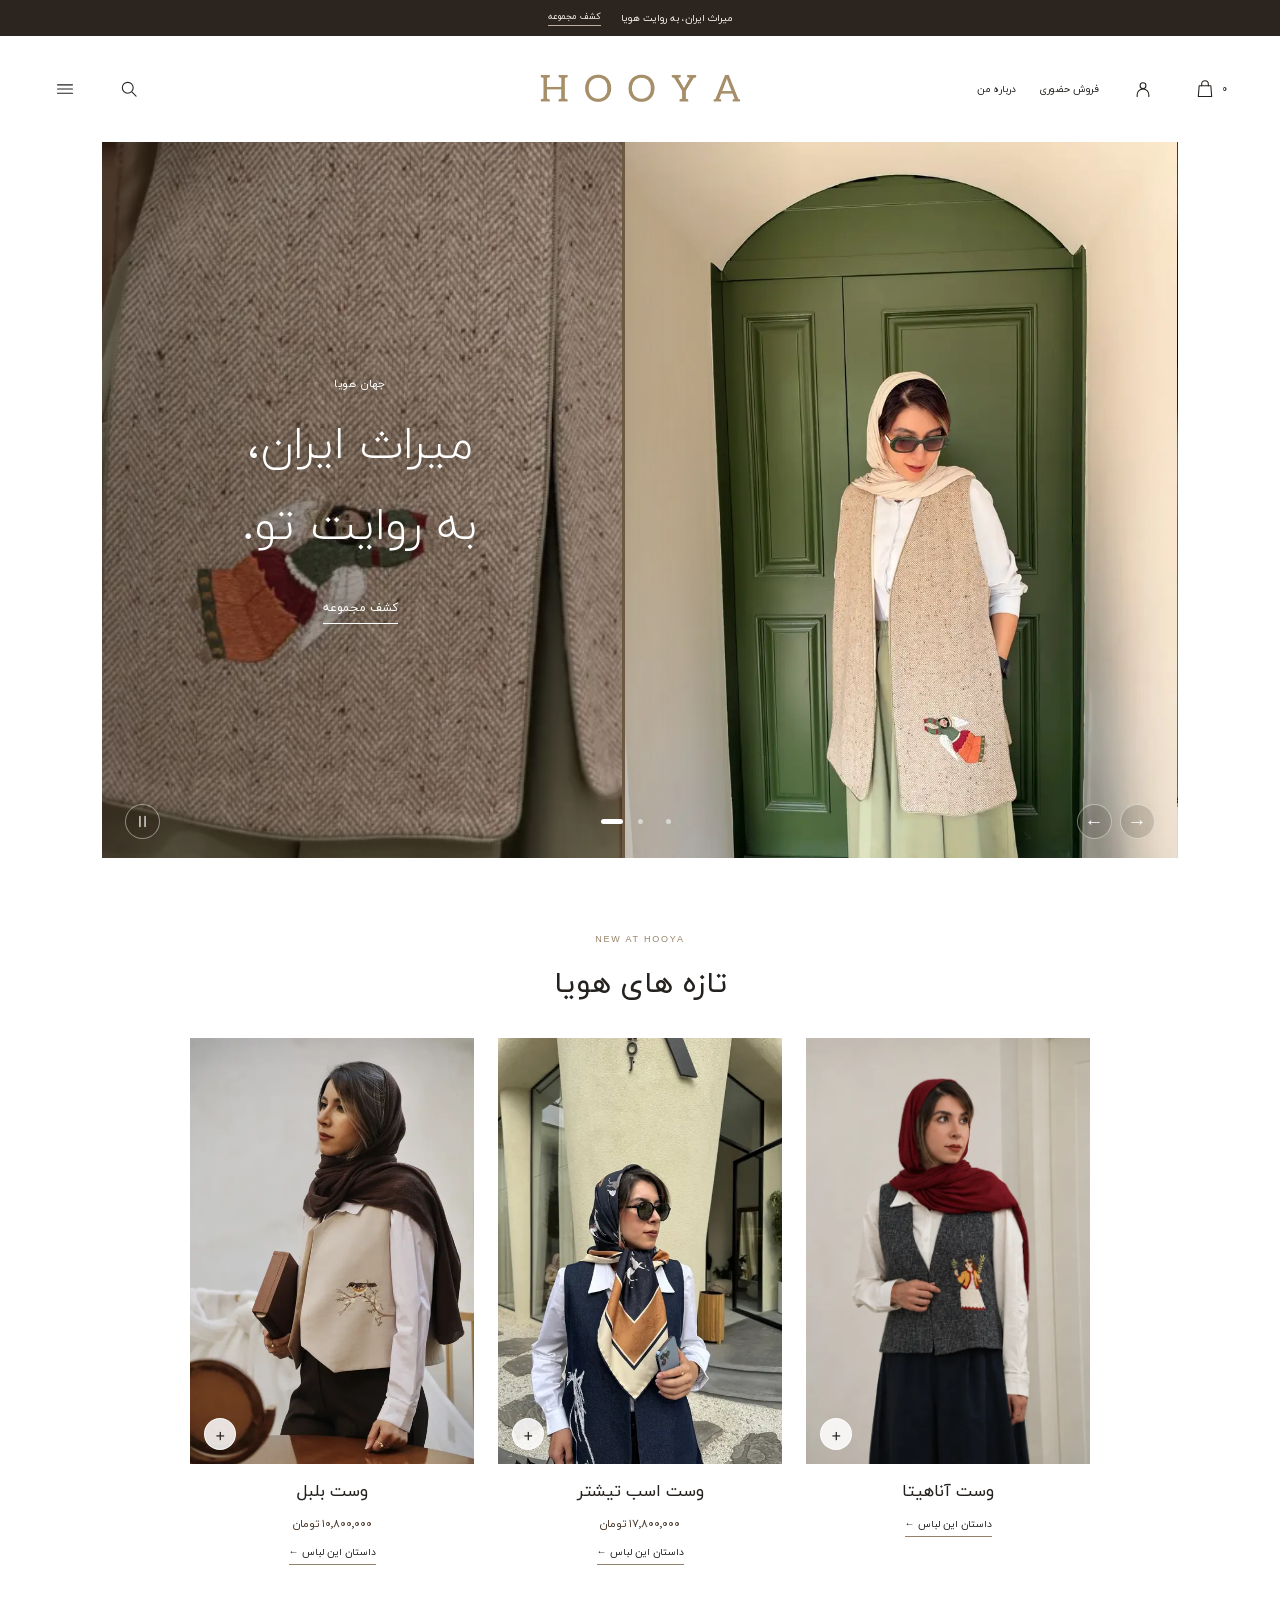
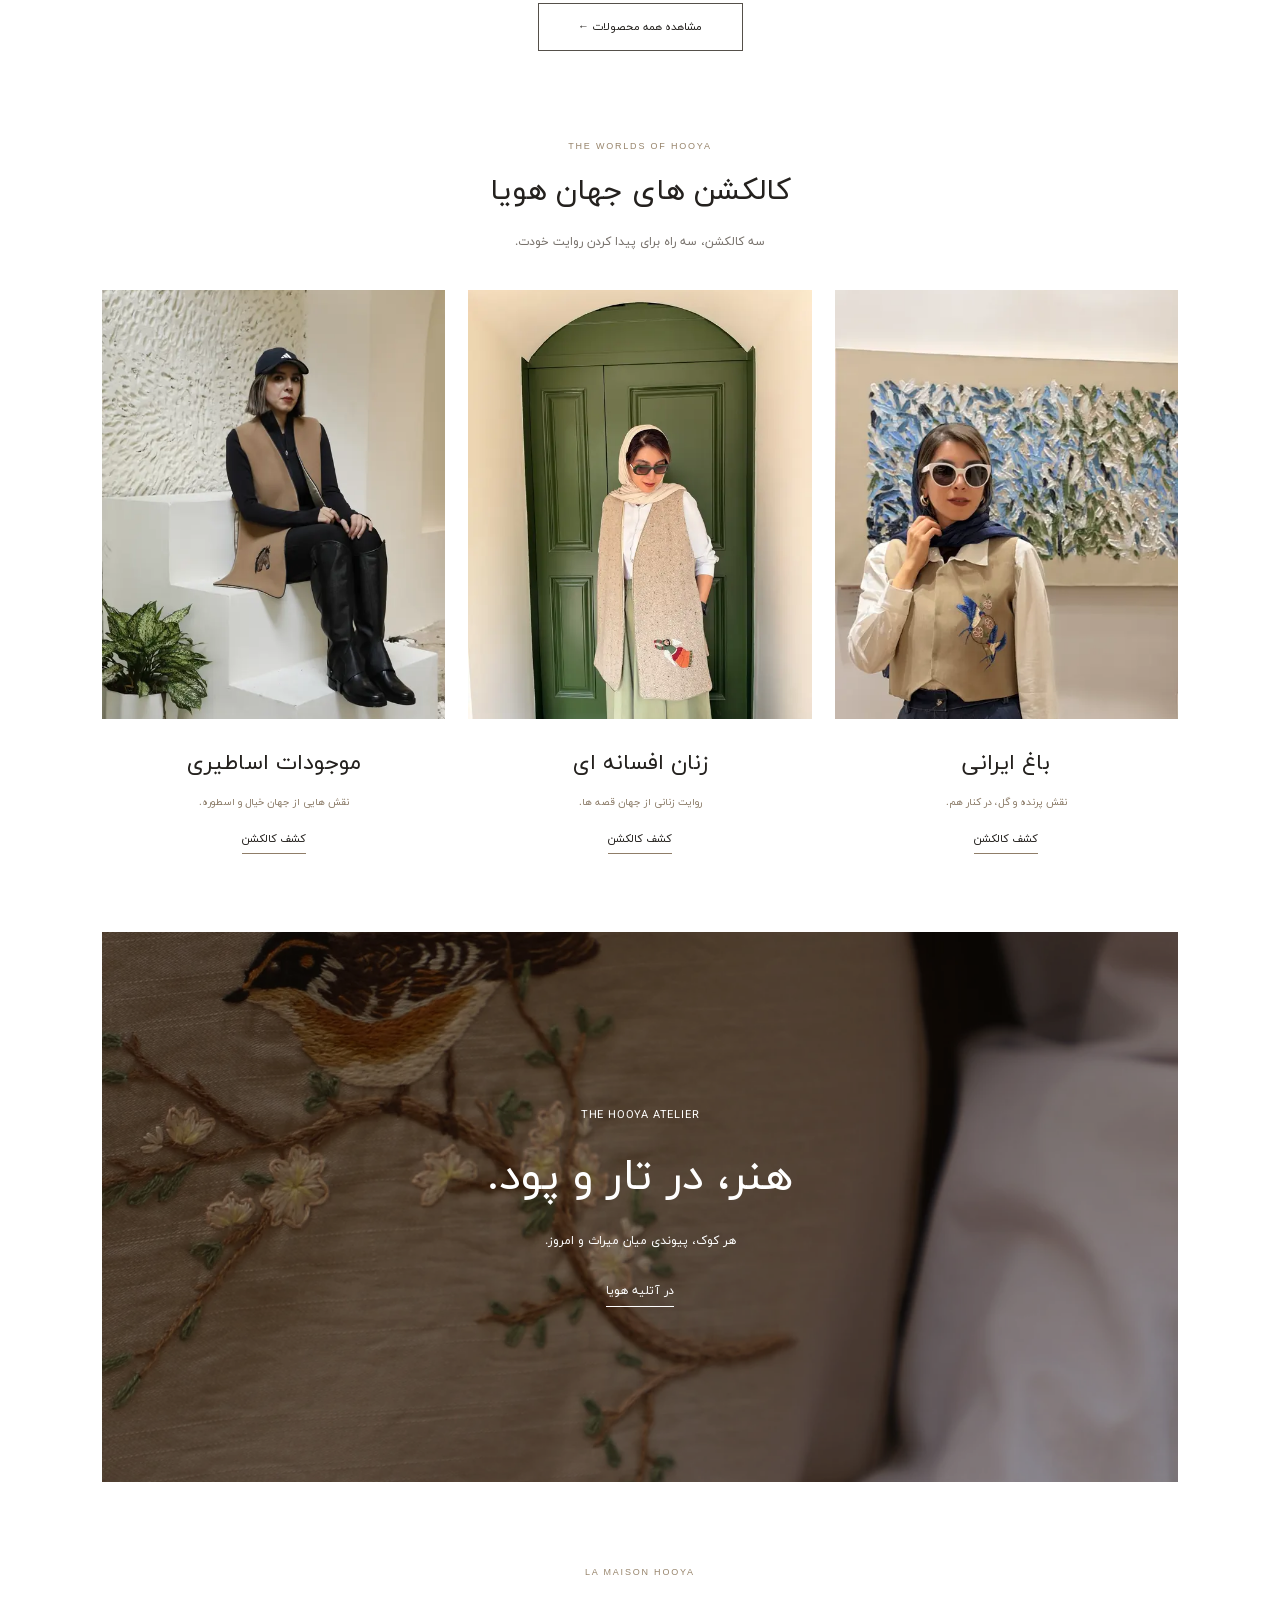
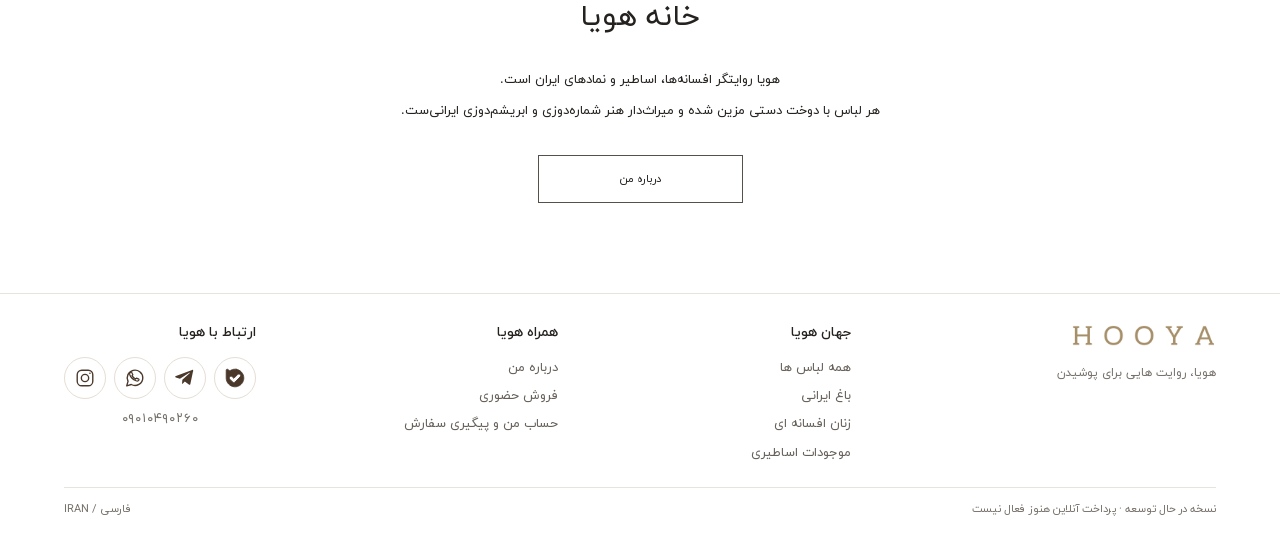
==== commit 9677c5a2: "Publish Anahita and distinguish local visibility from verified publication" ====
--- a/docs/index.html
+++ b/docs/index.html
@@ -128,7 +128,7 @@
  document.addEventListener('keydown',event=>{if(event.key==='Escape')document.querySelectorAll('.social-bale[open]').forEach(details=>{details.removeAttribute('open');details.querySelector('summary').focus();});});
 })();
 </script>
-<script id="catalog-snapshot" type="application/json">{"schema":1,"version":"2026-11-20T09:40:56.482Z","products":[{"id":"horse-brown","sku":"HYA-001","name":"وست اسب فرنگ","kind":"vest","type":"وست · نقش اسب","story":"horse","tag":"روایت اسب","photo":0,"image":"assets/products/horse-brown/view-1.webp","images":["assets/products/horse-brown/view-1.webp","assets/products/horse-brown/view-2.webp","assets/products/horse-brown/view-3.webp"],"colors":["#97785b"],"description":"","price":null,"stock":0,"sizes":["Free"],"status":"published","updatedAt":"2026-11-20T09:40:56.482Z","collection":"mythical-creatures","createdAt":"2026-11-19T17:17:27.817Z","sizeStock":{"Free":0},"madeToOrder":false,"narrative":{"text":"فرنگ، اسب ایرانی ترکمن قوی و مهربان است که رفتاری بسیار صبورانه با کودکان دارد.","quote":"","verse":""},"details":{"fabric":"فوتر","technique":"ابریشم دوزی","embroideryMaterials":"","lining":"آسترکشی شده","finishing":"مغزی دوزی شده","fit":"فری سایز","customization":"","care":"","embroideryHours":130,"lengthCm":75,"sizeNotes":{"Free":"مناسب تا سایز ۴۴"}},"thumbnail":"assets/products/horse-brown/card.webp"},{"id":"horse-cream","sku":"HYA-002","name":"وست اسب گوهر","kind":"vest","type":"وست · نقش اسب","story":"horse","tag":"روایت اسب","photo":0,"image":"assets/products/horse-cream/view-1.webp","images":["assets/products/horse-cream/view-1.webp","assets/products/horse-cream/view-2.webp","assets/products/horse-cream/view-3.webp"],"colors":["#80545b"],"description":"","price":null,"stock":0,"sizes":["Free"],"status":"published","updatedAt":"2026-11-20T09:40:56.482Z","collection":"mythical-creatures","createdAt":"2026-11-19T17:17:27.817Z","sizeStock":{"Free":0},"madeToOrder":false,"narrative":{"text":"این وست با الهام از اسب ایرانی ترکمن، آرام، متین و افتخارآفرین به نام گوهر دوخته شده است.","quote":"","verse":""},"details":{"fabric":"پشم اعلا","technique":"گلدوزی","embroideryMaterials":"","lining":"آسترکشی شده","finishing":"مغزی دوزی شده","fit":"فری سایز","customization":"","care":"","embroideryHours":130,"lengthCm":75,"sizeNotes":{"Free":"مناسب تا سایز ۴۴"}},"thumbnail":"assets/products/horse-cream/card.webp"},{"id":"nightingale","sku":"HYA-003","name":"وست پرستو","kind":"vest","type":"وست · نقش پرستو","story":"iran","tag":"نقش پرنده","photo":0,"image":"assets/products/nightingale/view-1.webp","images":["assets/products/nightingale/view-1.webp","assets/products/nightingale/view-2.webp","assets/products/nightingale/view-3.webp"],"colors":["#b4a17b","#286498"],"description":"","price":16800000,"stock":null,"sizes":["1","2"],"status":"published","updatedAt":"2026-11-20T09:40:56.482Z","collection":"persian-garden","createdAt":"2026-11-19T17:17:27.817Z","narrative":{"text":"","quote":"","verse":""},"details":{"fabric":"کرپ درجه یک","technique":"گلدوزی","embroideryMaterials":"","lining":"آسترکشی شده","finishing":"لایی کشی شده","fit":"","customization":"با دکمه یا بدون دکمه، بر اساس سفارش شما.\nقد و سایز دلخواه قابل اجراست.","care":"","embroideryHours":91,"lengthCm":45,"sizeNotes":{"1":"مناسب سایز ۳۸ تا ۴۰","2":"مناسب سایز ۴۲ تا ۴۴"}},"sizeStock":{"1":null,"2":null},"thumbnail":"assets/products/nightingale/card.webp"},{"id":"swallow","sku":"HYA-004","name":"وست بلبل","kind":"vest","type":"وست · نقش بلبل","story":"iran","tag":"نقش پرنده","photo":0,"image":"assets/products/swallow/view-1.webp","images":["assets/products/swallow/view-1.webp","assets/products/swallow/view-2.webp","assets/products/swallow/view-3.webp"],"colors":["#c5b89d","#392f29"],"description":"","price":10800000,"stock":null,"sizes":["1","2"],"status":"published","updatedAt":"2026-11-20T09:40:56.482Z","collection":"persian-garden","createdAt":"2026-11-19T17:17:27.817Z","narrative":{"text":"","quote":"","verse":"فکر بلبل همه آنست که گل شد یارش\nگل در اندیشه که چون عشوه کند در کارش"},"details":{"fabric":"لینن تنسل","technique":"گلدوزی دستی","embroideryMaterials":"بهترین متریال فرانسوی","lining":"تمام آسترکشی شده","finishing":"لایی کشی شده","fit":"","customization":"","care":"","embroideryHours":65,"lengthCm":45,"sizeNotes":{"1":"مناسب تا سایز ۴۰","2":"مناسب تا سایز ۴۴"}},"sizeStock":{"1":null,"2":null},"thumbnail":"assets/products/swallow/card.webp"},{"id":"iris","sku":"HYA-005","name":"وست زنبق","kind":"vest","type":"وست · نقش زنبق","story":"iran","tag":"نقش گل","photo":0,"image":"assets/products/iris/view-1.webp","images":["assets/products/iris/view-1.webp","assets/products/iris/view-2.webp","assets/products/iris/view-3.webp"],"colors":["#242322","#79518c"],"description":"","price":15800000,"stock":null,"sizes":["Free"],"status":"published","updatedAt":"2026-11-20T09:40:56.482Z","collection":"persian-garden","createdAt":"2026-11-18T16:59:29.997Z","narrative":{"text":"در ادبیات کهن ایرانی، در متون پهلوی، گل زنبق گل ویژه «امرداد» معرفی شده است. این گل جایگاهی والا دارد و نماد جاودانگی، بی‌مرگی، وقار و نجابت است.","quote":"","verse":""},"details":{"fabric":"کرپ","technique":"","embroideryMaterials":"بهترین متریال فرانسوی","lining":"آسترکشی شده","finishing":"مغزی دوزی شده","fit":"فری سایز","customization":"","care":"","embroideryHours":70,"lengthCm":65,"sizeNotes":{"Free":""}},"sizeStock":{"Free":null},"thumbnail":"assets/products/iris/card.webp"},{"id":"malakeh-kheir","sku":"HYA-006","name":"وست ملکه خیر","kind":"vest","type":"وست · نقش دست‌دوز","story":"iran","tag":"مجموعه هویا","photo":0,"image":"assets/products/malakeh-kheir/view-1.webp","images":["assets/products/malakeh-kheir/view-1.webp","assets/products/malakeh-kheir/view-2.webp","assets/products/malakeh-kheir/view-3.webp"],"colors":["#bdb3a2","#70816a"],"description":"","price":18800000,"stock":null,"sizes":["Free"],"status":"published","updatedAt":"2026-11-20T09:40:56.482Z","collection":"legendary-women","createdAt":"2026-11-18T16:59:29.997Z","narrative":{"text":"","quote":"","verse":""},"details":{"fabric":"پشم اعلا","technique":"گلدوزی","embroideryMaterials":"","lining":"تمام آسترکشی شده","finishing":"مغزی دوزی شده","fit":"فری سایز","customization":"با قد دلخواه قابل اجراست.","care":"","embroideryHours":89,"lengthCm":80,"sizeNotes":{"Free":"مناسب تا سایز ۴۴"}},"sizeStock":{"Free":null},"thumbnail":"assets/products/malakeh-kheir/card.webp"},{"id":"horse-tishter","sku":"HYA-007","name":"وست اسب تیشتر","kind":"vest","type":"وست · نقش اسب","story":"horse","tag":"روایت اسب","photo":0,"image":"assets/products/horse-tishter/view-1.webp","images":["assets/products/horse-tishter/view-1.webp","assets/products/horse-tishter/view-2.webp","assets/products/horse-tishter/view-3.webp"],"colors":["#1d2631"],"description":"","price":17800000,"stock":null,"sizeStock":{"Free":null},"sizes":["Free"],"madeToOrder":false,"productionDays":null,"dispatchDays":null,"status":"published","updatedAt":"2026-11-20T09:40:56.482Z","collection":"mythical-creatures","createdAt":"2026-11-19T17:17:27.817Z","narrative":{"text":"در اسطوره‌های ایران باستان، تیشتر ایزد باران و ستاره شباهنگ است که در هیئت اسبی سپید و درخشان ظاهر می‌شود. او در نبرد با اپوش، دیو خشکسالی، پیروز می‌شود و آب‌ها را آزاد می‌کند تا باران و زندگی دوباره به زمین بازگردد.","quote":"تیشتر؛ اسب سپیدی که نویدبخش باران و زندگی است.","verse":""},"details":{"fabric":"جین گرم بالا","technique":"شماره دوزی","embroideryMaterials":"","lining":"پارچه کتان","finishing":"","fit":"فری سایز","customization":"","care":"","embroideryHours":89,"lengthCm":65,"sizeNotes":{"Free":"مناسب تا سایز ۴۴"}},"thumbnail":"assets/products/horse-tishter/card.webp"}]}</script>
+<script id="catalog-snapshot" type="application/json">{"schema":1,"version":"2026-11-22T17:01:04.688Z","products":[{"id":"horse-brown","sku":"HYA-001","name":"وست اسب فرنگ","kind":"vest","type":"وست · نقش اسب","story":"horse","tag":"روایت اسب","photo":0,"image":"assets/products/horse-brown/view-1.webp","images":["assets/products/horse-brown/view-1.webp","assets/products/horse-brown/view-2.webp","assets/products/horse-brown/view-3.webp"],"colors":["#97785b"],"description":"","price":null,"stock":0,"sizes":["Free"],"status":"published","updatedAt":"2026-11-20T09:40:56.482Z","collection":"mythical-creatures","createdAt":"2026-11-19T17:17:27.817Z","sizeStock":{"Free":0},"madeToOrder":false,"narrative":{"text":"فرنگ، اسب ایرانی ترکمن قوی و مهربان است که رفتاری بسیار صبورانه با کودکان دارد.","quote":"","verse":""},"details":{"fabric":"فوتر","technique":"ابریشم دوزی","embroideryMaterials":"","lining":"آسترکشی شده","finishing":"مغزی دوزی شده","fit":"فری سایز","customization":"","care":"","embroideryHours":130,"lengthCm":75,"sizeNotes":{"Free":"مناسب تا سایز ۴۴"}},"thumbnail":"assets/products/horse-brown/card.webp"},{"id":"horse-cream","sku":"HYA-002","name":"وست اسب گوهر","kind":"vest","type":"وست · نقش اسب","story":"horse","tag":"روایت اسب","photo":0,"image":"assets/products/horse-cream/view-1.webp","images":["assets/products/horse-cream/view-1.webp","assets/products/horse-cream/view-2.webp","assets/products/horse-cream/view-3.webp"],"colors":["#80545b"],"description":"","price":null,"stock":0,"sizes":["Free"],"status":"published","updatedAt":"2026-11-20T09:40:56.482Z","collection":"mythical-creatures","createdAt":"2026-11-19T17:17:27.817Z","sizeStock":{"Free":0},"madeToOrder":false,"narrative":{"text":"این وست با الهام از اسب ایرانی ترکمن، آرام، متین و افتخارآفرین به نام گوهر دوخته شده است.","quote":"","verse":""},"details":{"fabric":"پشم اعلا","technique":"گلدوزی","embroideryMaterials":"","lining":"آسترکشی شده","finishing":"مغزی دوزی شده","fit":"فری سایز","customization":"","care":"","embroideryHours":130,"lengthCm":75,"sizeNotes":{"Free":"مناسب تا سایز ۴۴"}},"thumbnail":"assets/products/horse-cream/card.webp"},{"id":"nightingale","sku":"HYA-003","name":"وست پرستو","kind":"vest","type":"وست · نقش پرستو","story":"iran","tag":"نقش پرنده","photo":0,"image":"assets/products/nightingale/view-1.webp","images":["assets/products/nightingale/view-1.webp","assets/products/nightingale/view-2.webp","assets/products/nightingale/view-3.webp"],"colors":["#b4a17b","#286498"],"description":"","price":16800000,"stock":null,"sizes":["1","2"],"status":"published","updatedAt":"2026-11-20T09:40:56.482Z","collection":"persian-garden","createdAt":"2026-11-19T17:17:27.817Z","narrative":{"text":"","quote":"","verse":""},"details":{"fabric":"کرپ درجه یک","technique":"گلدوزی","embroideryMaterials":"","lining":"آسترکشی شده","finishing":"لایی کشی شده","fit":"","customization":"با دکمه یا بدون دکمه، بر اساس سفارش شما.\nقد و سایز دلخواه قابل اجراست.","care":"","embroideryHours":91,"lengthCm":45,"sizeNotes":{"1":"مناسب سایز ۳۸ تا ۴۰","2":"مناسب سایز ۴۲ تا ۴۴"}},"sizeStock":{"1":null,"2":null},"thumbnail":"assets/products/nightingale/card.webp"},{"id":"swallow","sku":"HYA-004","name":"وست بلبل","kind":"vest","type":"وست · نقش بلبل","story":"iran","tag":"نقش پرنده","photo":0,"image":"assets/products/swallow/view-1.webp","images":["assets/products/swallow/view-1.webp","assets/products/swallow/view-2.webp","assets/products/swallow/view-3.webp"],"colors":["#c5b89d","#392f29"],"description":"","price":10800000,"stock":null,"sizes":["1","2"],"status":"published","updatedAt":"2026-11-20T09:40:56.482Z","collection":"persian-garden","createdAt":"2026-11-19T17:17:27.817Z","narrative":{"text":"","quote":"","verse":"فکر بلبل همه آنست که گل شد یارش\nگل در اندیشه که چون عشوه کند در کارش"},"details":{"fabric":"لینن تنسل","technique":"گلدوزی دستی","embroideryMaterials":"بهترین متریال فرانسوی","lining":"تمام آسترکشی شده","finishing":"لایی کشی شده","fit":"","customization":"","care":"","embroideryHours":65,"lengthCm":45,"sizeNotes":{"1":"مناسب تا سایز ۴۰","2":"مناسب تا سایز ۴۴"}},"sizeStock":{"1":null,"2":null},"thumbnail":"assets/products/swallow/card.webp"},{"id":"iris","sku":"HYA-005","name":"وست زنبق","kind":"vest","type":"وست · نقش زنبق","story":"iran","tag":"نقش گل","photo":0,"image":"assets/products/iris/view-1.webp","images":["assets/products/iris/view-1.webp","assets/products/iris/view-2.webp","assets/products/iris/view-3.webp"],"colors":["#242322","#79518c"],"description":"","price":15800000,"stock":null,"sizes":["Free"],"status":"published","updatedAt":"2026-11-20T09:40:56.482Z","collection":"persian-garden","createdAt":"2026-11-18T16:59:29.997Z","narrative":{"text":"در ادبیات کهن ایرانی، در متون پهلوی، گل زنبق گل ویژه «امرداد» معرفی شده است. این گل جایگاهی والا دارد و نماد جاودانگی، بی‌مرگی، وقار و نجابت است.","quote":"","verse":""},"details":{"fabric":"کرپ","technique":"","embroideryMaterials":"بهترین متریال فرانسوی","lining":"آسترکشی شده","finishing":"مغزی دوزی شده","fit":"فری سایز","customization":"","care":"","embroideryHours":70,"lengthCm":65,"sizeNotes":{"Free":""}},"sizeStock":{"Free":null},"thumbnail":"assets/products/iris/card.webp"},{"id":"malakeh-kheir","sku":"HYA-006","name":"وست ملکه خیر","kind":"vest","type":"وست · نقش دست‌دوز","story":"iran","tag":"مجموعه هویا","photo":0,"image":"assets/products/malakeh-kheir/view-1.webp","images":["assets/products/malakeh-kheir/view-1.webp","assets/products/malakeh-kheir/view-2.webp","assets/products/malakeh-kheir/view-3.webp"],"colors":["#bdb3a2","#70816a"],"description":"","price":18800000,"stock":null,"sizes":["Free"],"status":"published","updatedAt":"2026-11-20T09:40:56.482Z","collection":"legendary-women","createdAt":"2026-11-18T16:59:29.997Z","narrative":{"text":"","quote":"","verse":""},"details":{"fabric":"پشم اعلا","technique":"گلدوزی","embroideryMaterials":"","lining":"تمام آسترکشی شده","finishing":"مغزی دوزی شده","fit":"فری سایز","customization":"با قد دلخواه قابل اجراست.","care":"","embroideryHours":89,"lengthCm":80,"sizeNotes":{"Free":"مناسب تا سایز ۴۴"}},"sizeStock":{"Free":null},"thumbnail":"assets/products/malakeh-kheir/card.webp"},{"id":"horse-tishter","sku":"HYA-007","name":"وست اسب تیشتر","kind":"vest","type":"وست · نقش اسب","story":"horse","tag":"روایت اسب","photo":0,"image":"assets/products/horse-tishter/view-1.webp","images":["assets/products/horse-tishter/view-1.webp","assets/products/horse-tishter/view-2.webp","assets/products/horse-tishter/view-3.webp"],"colors":["#1d2631"],"description":"","price":17800000,"stock":null,"sizeStock":{"Free":null},"sizes":["Free"],"madeToOrder":false,"productionDays":null,"dispatchDays":null,"status":"published","updatedAt":"2026-11-20T09:40:56.482Z","collection":"mythical-creatures","createdAt":"2026-11-19T17:17:27.817Z","narrative":{"text":"در اسطوره‌های ایران باستان، تیشتر ایزد باران و ستاره شباهنگ است که در هیئت اسبی سپید و درخشان ظاهر می‌شود. او در نبرد با اپوش، دیو خشکسالی، پیروز می‌شود و آب‌ها را آزاد می‌کند تا باران و زندگی دوباره به زمین بازگردد.","quote":"تیشتر؛ اسب سپیدی که نویدبخش باران و زندگی است.","verse":""},"details":{"fabric":"جین گرم بالا","technique":"شماره دوزی","embroideryMaterials":"","lining":"پارچه کتان","finishing":"","fit":"فری سایز","customization":"","care":"","embroideryHours":89,"lengthCm":65,"sizeNotes":{"Free":"مناسب تا سایز ۴۴"}},"thumbnail":"assets/products/horse-tishter/card.webp"},{"id":"product-afb9512e-17ad-4dde-9094-547519a0b3f9","sku":"HYA-008","name":"وست آناهیتا","kind":"vest","type":"","story":"iran","collection":"legendary-women","tag":"","photo":0,"image":"[data-uri]","images":["[data-uri]","[data-uri]","[data-uri]"],"colors":[],"description":"","price":null,"stock":null,"sizeStock":{"M":null},"madeToOrder":false,"productionDays":null,"dispatchDays":1,"narrative":{"text":"","quote":"","verse":""},"details":{"fabric":"","technique":"ابریشم دوزی","embroideryMaterials":"","lining":"","finishing":"","fit":"","customization":"","care":"","embroideryHours":87,"lengthCm":60,"sizeNotes":{"M":""}},"sizes":["M"],"status":"published","createdAt":"2026-11-22T16:42:09.860Z","updatedAt":"2026-11-22T16:55:09.660Z"}]}</script>
 <script data-hooya-media>/* Keep the embedded preview visible until the full photograph really loads. */
 (()=>{
  const observed=new WeakSet(),queue=[];let active=0;
@@ -160,7 +160,7 @@
  scan(document);new MutationObserver(records=>records.forEach(record=>record.addedNodes.forEach(node=>{if(node.nodeType===1)scan(node);}))).observe(document.body,{childList:true,subtree:true});
 })();
 </script>
-<script data-hooya-bundle="storefront-bundle.js" data-version="e8af31add4bf">/* Generated by node build-storefront.mjs. Edit the source files, then rebuild. */
+<script data-hooya-bundle="storefront-bundle.js" data-version="869a725fee4c">/* Generated by node build-storefront.mjs. Edit the source files, then rebuild. */
 /* catalog.js */
 /* Shared product contract for the storefront and the editor. No credentials live here. */
 (() => {
@@ -176,6 +176,13 @@
   const escape = value => String(value ?? '').replace(/[&<>"']/g, c => ({'&':'&amp;','<':'&lt;','>':'&gt;','"':'&quot;',"'":'&#39;'}[c]));
   const normalize = value => String(value).replace(/ي/g,'ی').replace(/ك/g,'ک').replace(/[\u0610-\u061a\u064b-\u065f\u0670\u06d6-\u06ed\u200c]/g,'').toLowerCase();
   const number = value => new Intl.NumberFormat('fa-IR').format(value);
+  function nextSku(products) {
+    const used = new Set(products.map(p=>normalize(p.sku||'').trim()));
+    const highest = products.reduce((max,p)=>{const match=/^HYA-(\d+)$/i.exec(String(p.sku||'').trim());return match?Math.max(max,Number(match[1])):max;},0);
+    let sequence=Number.isSafeInteger(highest)&&highest<Number.MAX_SAFE_INTEGER?highest+1:1;
+    while(used.has(normalize('HYA-'+String(sequence).padStart(3,'0'))))sequence++;
+    return 'HYA-'+String(sequence).padStart(3,'0');
+  }
   const localImage = value => typeof value === 'string' && /^assets\/products\/[a-z0-9-]+\/[a-z0-9-]+\.(jpg|jpeg|png|webp)$/i.test(value);
   const safeImage = value => typeof value === 'string' && (value === '' || localImage(value) || /^https:\/\/[^\s<>"']+$/i.test(value) || /^data:image\/(jpeg|png|webp);base64,[a-z0-9+/=]+$/i.test(value));
   const scriptUrl = typeof document === 'undefined' ? '' : document.currentScript?.src || '';
@@ -243,7 +250,7 @@
     const full=imageUrl(photoSource)+(instant?'?v='+preview.version:'');
     return photoSource && safeImage(photoSource) ? `<img class="product-photo custom-photo ${extra}" src="${escape(instant?preview.data:full)}"${instant?' data-full-src="'+escape(full)+'"':''} alt="${escape(p.name)}" loading="lazy">` : `<div class="product-photo photo-${p.photo} ${extra}" role="img" aria-label="${escape(p.name)}"></div>`;
   }
-  window.Hooya = {sizeLabels,sizeLabel,detailFields,contentOf,latest,kinds, stories, collections, collectionOf, statuses, escape, normalize, number, safeImage, imageUrl, images, validate,loadCatalog, photo};
+  window.Hooya = {nextSku,sizeLabels,sizeLabel,detailFields,contentOf,latest,kinds, stories, collections, collectionOf, statuses, escape, normalize, number, safeImage, imageUrl, images, validate,loadCatalog, photo};
 })();
 
 ;
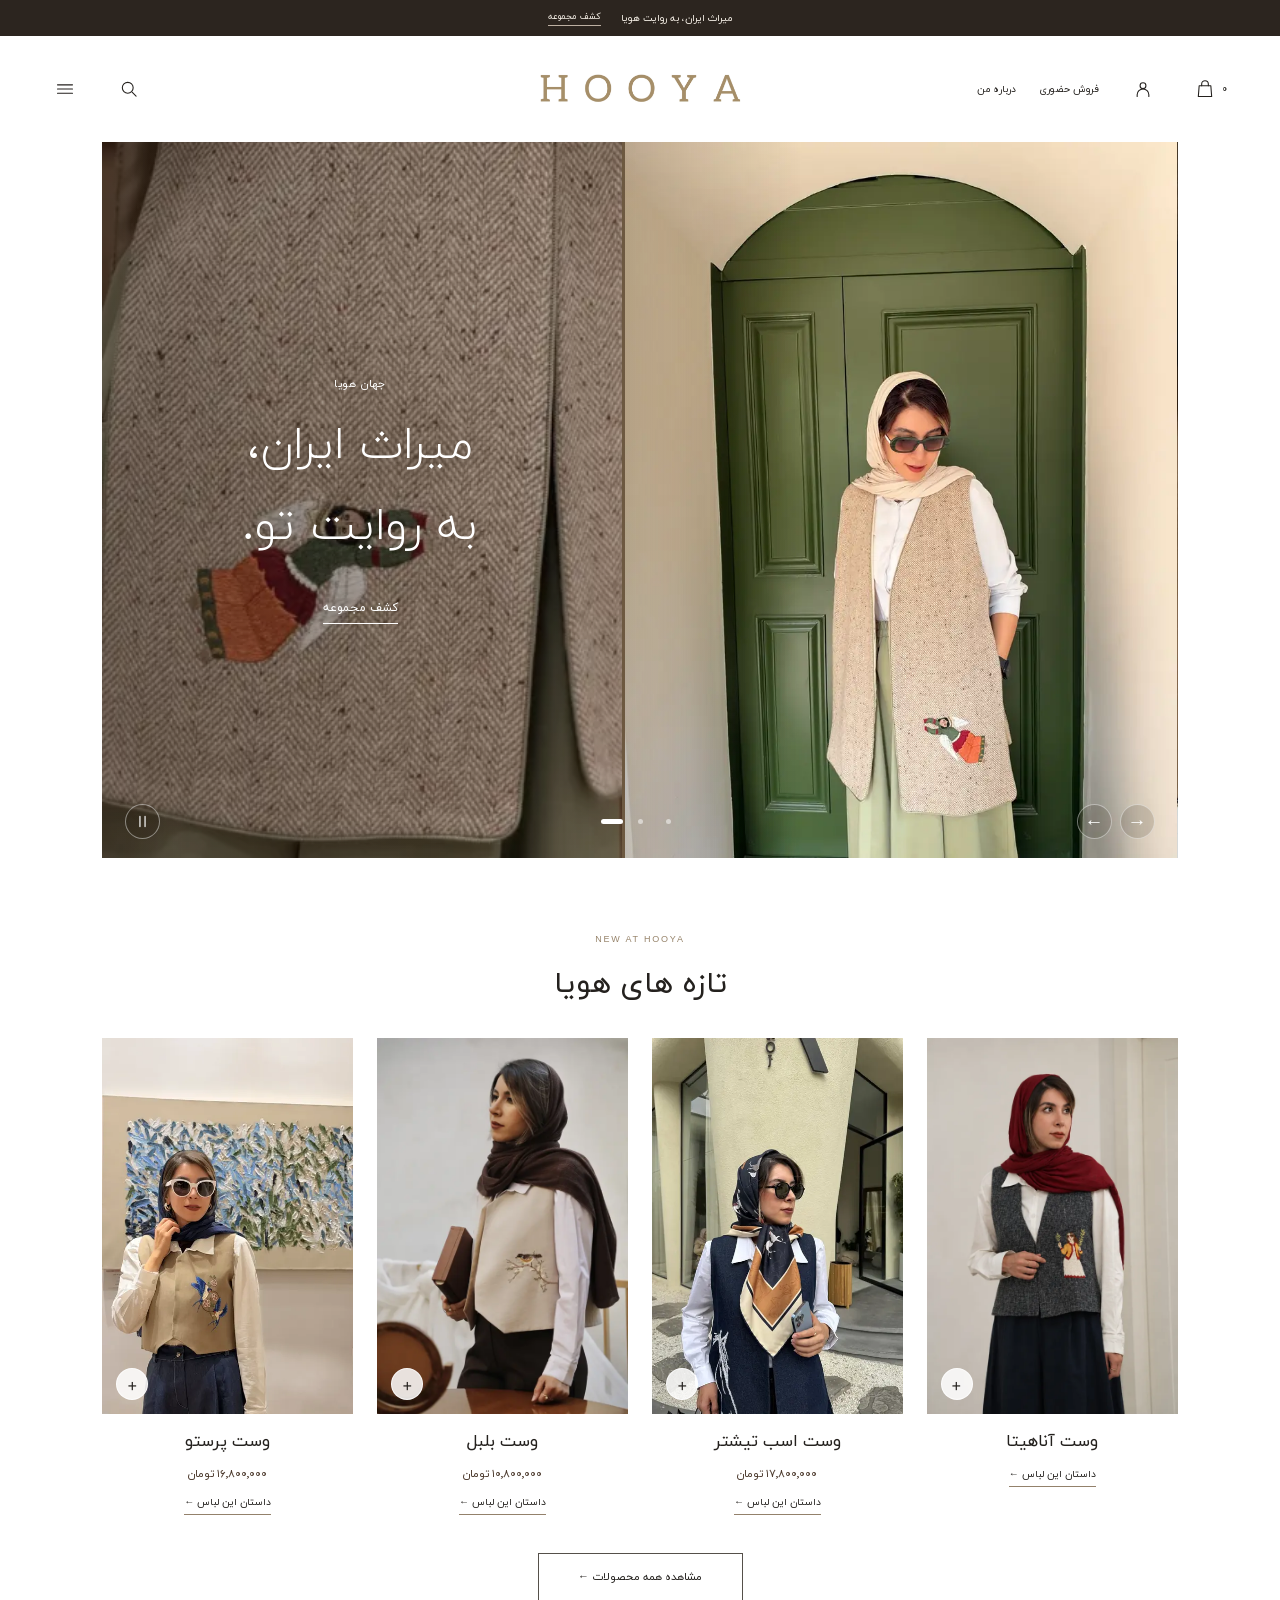
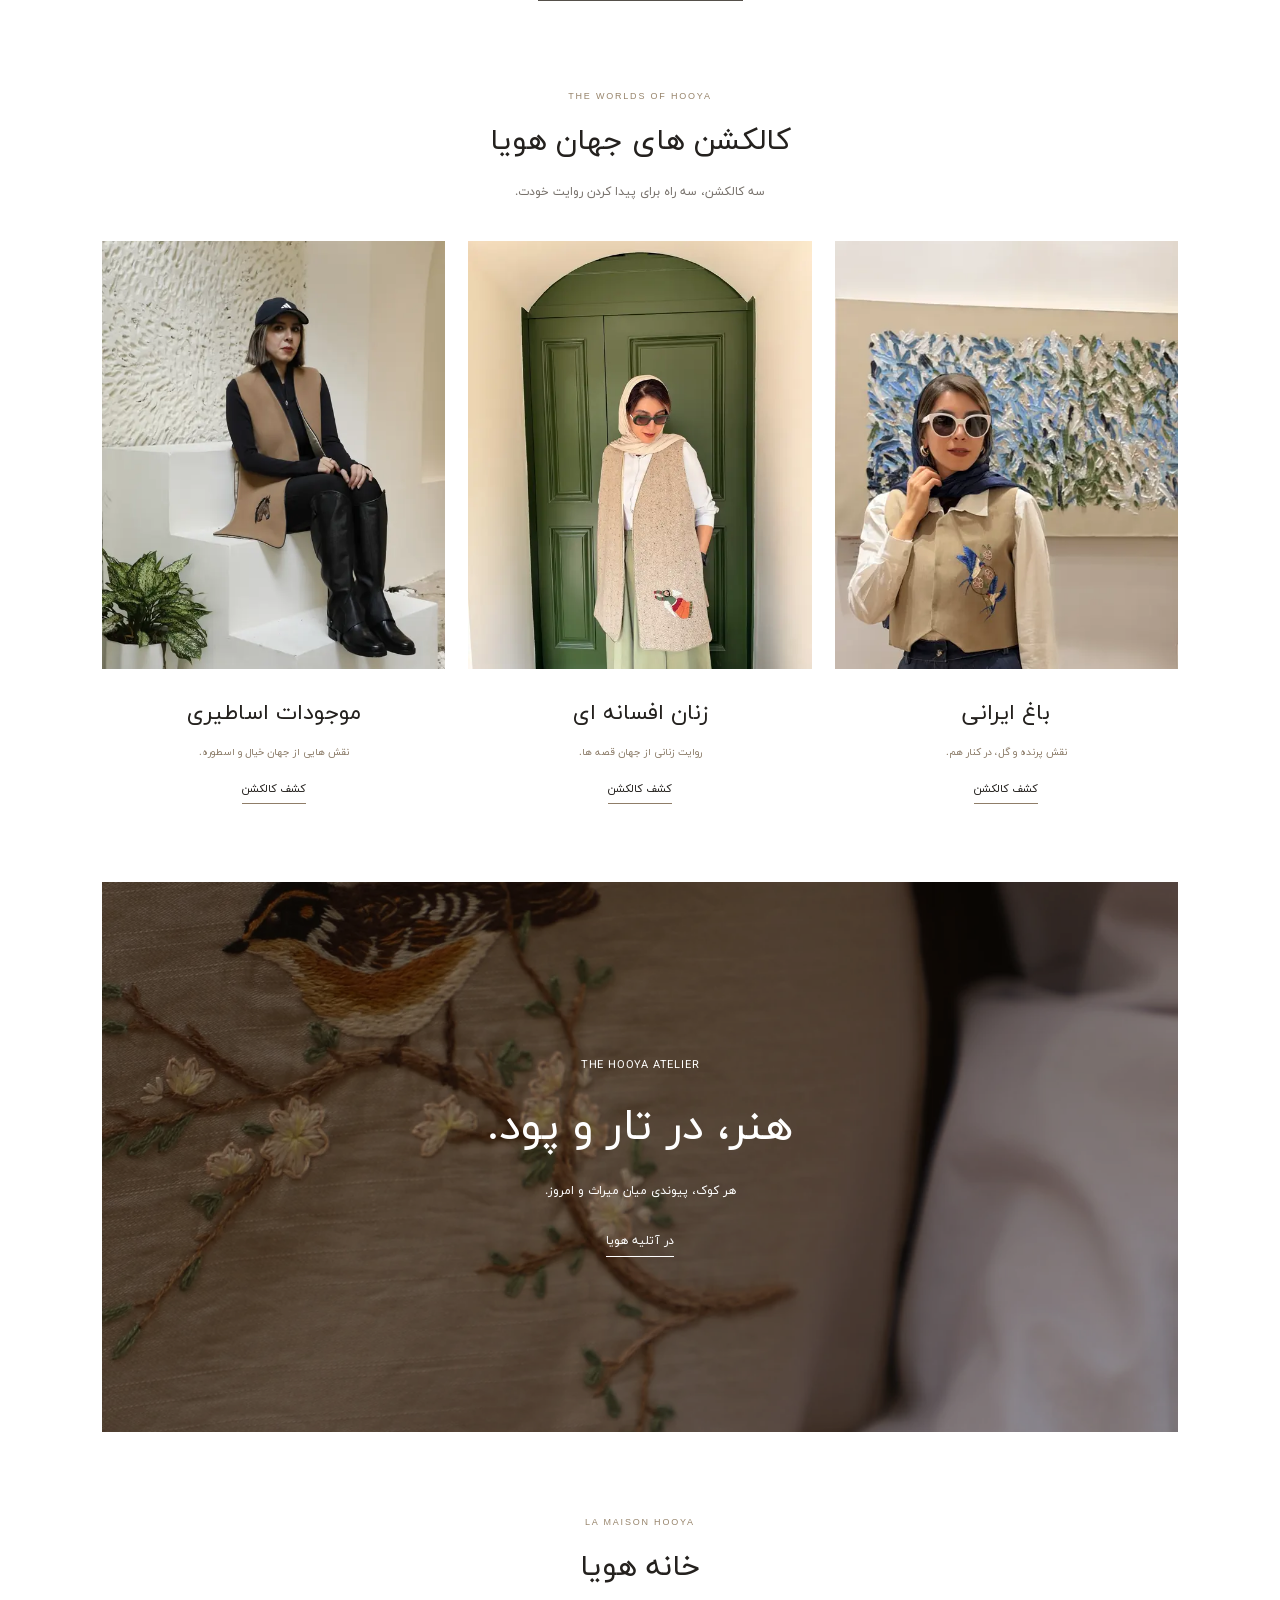
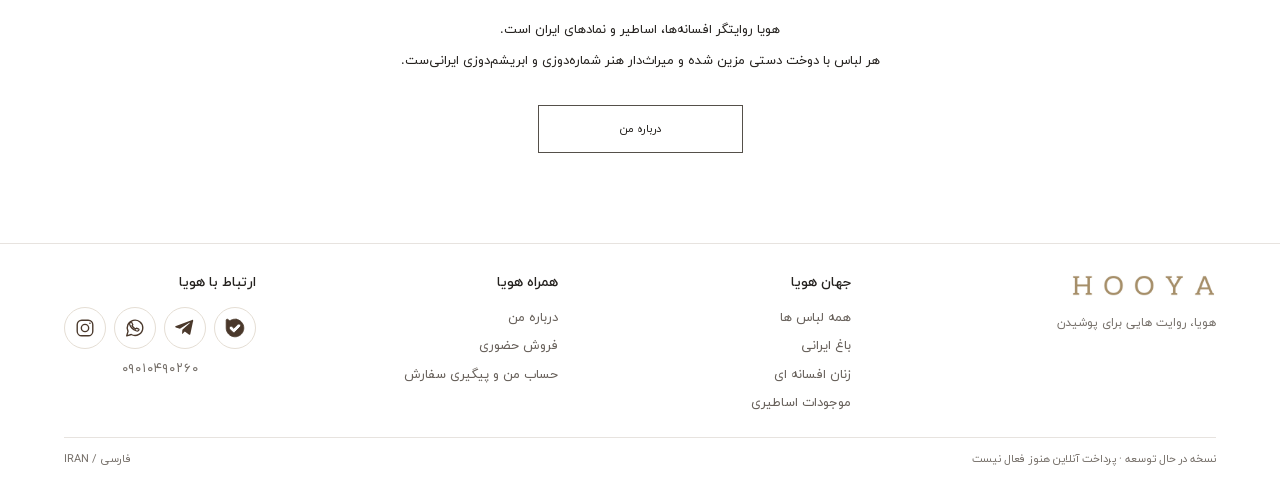
==== commit 9814144e: "Show four latest products and sort every storefront list newest first" ====
--- a/docs/index.html
+++ b/docs/index.html
@@ -36,7 +36,8 @@
 @media(prefers-reduced-motion:reduce){#product-grid .product-card.reveal-ready{opacity:1;transform:none;transition:none}}
 
 /* Compact desktop cards; mobile keeps its existing two-column layout. */
-@media(min-width:1024px){.latest-products .product-grid{width:90%;max-width:900px;margin-inline:auto}[data-catalog="full"] .product-grid{grid-template-columns:repeat(4,minmax(0,1fr));gap:32px 22px}.collection .product-meta{margin-top:16px;gap:0}.collection .product-name{margin-bottom:0}.collection .product-bottom{margin-top:12px}}
+@media(min-width:1024px){.latest-products .product-grid{width:100%;max-width:1100px;grid-template-columns:repeat(4,minmax(0,1fr));margin-inline:auto}[data-catalog="full"] .product-grid{grid-template-columns:repeat(4,minmax(0,1fr));gap:32px 22px}.collection .product-meta{margin-top:16px;gap:0}.collection .product-name{margin-bottom:0}.collection .product-bottom{margin-top:12px}}
+@media(min-width:601px) and (max-width:1023px){.latest-products .product-grid{grid-template-columns:repeat(2,minmax(0,1fr));max-width:720px;margin-inline:auto}}
 
 /* Initial HTML cards remain usable while scripts and live catalog load. */
 .product-bottom>a{font-size:11px;border-bottom:1px solid #a18a68;padding-bottom:6px}.product-quick{display:grid;place-items:center}.product-view{display:block}
@@ -94,7 +95,7 @@
   <div class="slider-controls"><div class="slider-arrows"><button type="button" data-slide-step="-1" aria-label="اسلاید قبلی">→</button><button type="button" data-slide-step="1" aria-label="اسلاید بعدی">←</button></div><div class="slider-dots" role="group" aria-label="انتخاب اسلاید"><button type="button" data-slide-index="0" aria-label="نمایش اسلاید 1، وست ملکه خیر" aria-current="true"><span></span></button><button type="button" data-slide-index="1" aria-label="نمایش اسلاید 2، وست اسب فرنگ" aria-current="false"><span></span></button><button type="button" data-slide-index="2" aria-label="نمایش اسلاید 3، وست پرستو" aria-current="false"><span></span></button></div><button type="button" class="slider-pause" aria-label="توقف اسلایدر" aria-pressed="false"><svg class="pause-symbol" viewBox="0 0 20 20" aria-hidden="true"><path d="M7 4v12M13 4v12"/></svg><svg class="play-symbol" viewBox="0 0 20 20" aria-hidden="true"><path d="m7 4 9 6-9 6Z"/></svg></button></div>
   <span class="slider-status sr-only" aria-live="polite"></span>
  </section>
- <section class="collection page-width latest-products" id="collection" aria-labelledby="collection-title"><div class="section-heading"><span class="eyebrow">NEW AT HOOYA</span><h2 id="collection-title">تازه های هویا</h2></div><p class="filter-status" id="filter-status" aria-live="polite"></p><div class="product-grid" id="product-grid"><article class="product-card"><div class="product-image-wrap"><a class="product-view" href="products.html?product=horse-tishter" aria-label="مشاهده وست اسب تیشتر"><img class="product-photo custom-photo " src="[data-uri]" data-full-src="assets/products/horse-tishter/card.webp?v=a49abd1d0290" alt="وست اسب تیشتر" loading="lazy"></a><a class="product-quick" href="products.html?product=horse-tishter" aria-label="انتخاب وست اسب تیشتر">+</a></div><div class="product-meta"><div><a class="product-name" href="products.html?product=horse-tishter">وست اسب تیشتر</a></div></div><div class="product-bottom"><span class="catalog-price">۱۷٬۸۰۰٬۰۰۰ تومان</span><a href="products.html?product=horse-tishter">داستان این لباس ←</a></div></article><article class="product-card"><div class="product-image-wrap"><a class="product-view" href="products.html?product=swallow" aria-label="مشاهده وست بلبل"><img class="product-photo custom-photo " src="[data-uri]" data-full-src="assets/products/swallow/card.webp?v=6a050507c11a" alt="وست بلبل" loading="lazy"></a><a class="product-quick" href="products.html?product=swallow" aria-label="انتخاب وست بلبل">+</a></div><div class="product-meta"><div><a class="product-name" href="products.html?product=swallow">وست بلبل</a></div></div><div class="product-bottom"><span class="catalog-price">۱۰٬۸۰۰٬۰۰۰ تومان</span><a href="products.html?product=swallow">داستان این لباس ←</a></div></article><article class="product-card"><div class="product-image-wrap"><a class="product-view" href="products.html?product=nightingale" aria-label="مشاهده وست پرستو"><img class="product-photo custom-photo " src="[data-uri]" data-full-src="assets/products/nightingale/card.webp?v=8042c60b7cf0" alt="وست پرستو" loading="lazy"></a><a class="product-quick" href="products.html?product=nightingale" aria-label="انتخاب وست پرستو">+</a></div><div class="product-meta"><div><a class="product-name" href="products.html?product=nightingale">وست پرستو</a></div></div><div class="product-bottom"><span class="catalog-price">۱۶٬۸۰۰٬۰۰۰ تومان</span><a href="products.html?product=nightingale">داستان این لباس ←</a></div></article></div><p class="empty-state" id="empty-state" hidden></p><a class="outline-button all-products-link" href="products.html">مشاهده همه محصولات ←</a></section>
+ <section class="collection page-width latest-products" id="collection" aria-labelledby="collection-title"><div class="section-heading"><span class="eyebrow">NEW AT HOOYA</span><h2 id="collection-title">تازه های هویا</h2></div><p class="filter-status" id="filter-status" aria-live="polite"></p><div class="product-grid" id="product-grid"><article class="product-card"><div class="product-image-wrap"><a class="product-view" href="products.html?product=product-afb9512e-17ad-4dde-9094-547519a0b3f9" aria-label="مشاهده وست آناهیتا"><img class="product-photo custom-photo " src="[data-uri]" alt="وست آناهیتا" loading="lazy"></a><a class="product-quick" href="products.html?product=product-afb9512e-17ad-4dde-9094-547519a0b3f9" aria-label="انتخاب وست آناهیتا">+</a></div><div class="product-meta"><div><a class="product-name" href="products.html?product=product-afb9512e-17ad-4dde-9094-547519a0b3f9">وست آناهیتا</a></div></div><div class="product-bottom"><span class="catalog-price"></span><a href="products.html?product=product-afb9512e-17ad-4dde-9094-547519a0b3f9">داستان این لباس ←</a></div></article><article class="product-card"><div class="product-image-wrap"><a class="product-view" href="products.html?product=horse-tishter" aria-label="مشاهده وست اسب تیشتر"><img class="product-photo custom-photo " src="[data-uri]" data-full-src="assets/products/horse-tishter/card.webp?v=a49abd1d0290" alt="وست اسب تیشتر" loading="lazy"></a><a class="product-quick" href="products.html?product=horse-tishter" aria-label="انتخاب وست اسب تیشتر">+</a></div><div class="product-meta"><div><a class="product-name" href="products.html?product=horse-tishter">وست اسب تیشتر</a></div></div><div class="product-bottom"><span class="catalog-price">۱۷٬۸۰۰٬۰۰۰ تومان</span><a href="products.html?product=horse-tishter">داستان این لباس ←</a></div></article><article class="product-card"><div class="product-image-wrap"><a class="product-view" href="products.html?product=swallow" aria-label="مشاهده وست بلبل"><img class="product-photo custom-photo " src="[data-uri]" data-full-src="assets/products/swallow/card.webp?v=6a050507c11a" alt="وست بلبل" loading="lazy"></a><a class="product-quick" href="products.html?product=swallow" aria-label="انتخاب وست بلبل">+</a></div><div class="product-meta"><div><a class="product-name" href="products.html?product=swallow">وست بلبل</a></div></div><div class="product-bottom"><span class="catalog-price">۱۰٬۸۰۰٬۰۰۰ تومان</span><a href="products.html?product=swallow">داستان این لباس ←</a></div></article><article class="product-card"><div class="product-image-wrap"><a class="product-view" href="products.html?product=nightingale" aria-label="مشاهده وست پرستو"><img class="product-photo custom-photo " src="[data-uri]" data-full-src="assets/products/nightingale/card.webp?v=8042c60b7cf0" alt="وست پرستو" loading="lazy"></a><a class="product-quick" href="products.html?product=nightingale" aria-label="انتخاب وست پرستو">+</a></div><div class="product-meta"><div><a class="product-name" href="products.html?product=nightingale">وست پرستو</a></div></div><div class="product-bottom"><span class="catalog-price">۱۶٬۸۰۰٬۰۰۰ تومان</span><a href="products.html?product=nightingale">داستان این لباس ←</a></div></article></div><p class="empty-state" id="empty-state" hidden></p><a class="outline-button all-products-link" href="products.html">مشاهده همه محصولات ←</a></section>
  <section class="stories page-width" id="stories" aria-labelledby="stories-title"><div class="section-heading"><span class="eyebrow">THE WORLDS OF HOOYA</span><h2 id="stories-title">کالکشن های جهان هویا</h2><p>سه کالکشن، سه راه برای پیدا کردن روایت خودت.</p></div><div class="editorial-grid collection-editorials"><article class="editorial-card"><a class="editorial-image real-product-image" href="products.html?collection=persian-garden#collection" data-collection="persian-garden" aria-label="مشاهده کالکشن باغ ایرانی"><img src="[data-uri]" data-full-src="assets/products/nightingale/card.webp?v=8042c60b7cf0" alt="لباسی از کالکشن باغ ایرانی" loading="lazy"></a><div class="editorial-copy"><h3>باغ ایرانی</h3><p class="collection-summary">نقش پرنده و گل، در کنار هم.</p><a class="text-link" href="products.html?collection=persian-garden#collection" data-collection="persian-garden">کشف کالکشن</a></div></article><article class="editorial-card"><a class="editorial-image real-product-image" href="products.html?collection=legendary-women#collection" data-collection="legendary-women" aria-label="مشاهده کالکشن زنان افسانه ای"><img src="[data-uri]" data-full-src="assets/products/malakeh-kheir/card.webp?v=b4ace9cd07be" alt="لباسی از کالکشن زنان افسانه ای" loading="lazy"></a><div class="editorial-copy"><h3>زنان افسانه ای</h3><p class="collection-summary">روایت زنانی از جهان قصه ها.</p><a class="text-link" href="products.html?collection=legendary-women#collection" data-collection="legendary-women">کشف کالکشن</a></div></article><article class="editorial-card"><a class="editorial-image real-product-image" href="products.html?collection=mythical-creatures#collection" data-collection="mythical-creatures" aria-label="مشاهده کالکشن موجودات اساطیری"><img src="[data-uri]" data-full-src="assets/products/horse-brown/card.webp?v=45338b1434b9" alt="لباسی از کالکشن موجودات اساطیری" loading="lazy"></a><div class="editorial-copy"><h3>موجودات اساطیری</h3><p class="collection-summary">نقش هایی از جهان خیال و اسطوره.</p><a class="text-link" href="products.html?collection=mythical-creatures#collection" data-collection="mythical-creatures">کشف کالکشن</a></div></article></div></section>
  <section class="craft campaign page-width" id="craft" aria-labelledby="craft-title"><img class="campaign-image real-craft-image" src="[data-uri]" data-full-src="assets/products/swallow/view-3.webp?v=5a976a38468b" alt="جزئیات واقعی دوخت پرنده و گل روی وست بلبل" loading="lazy"><div class="campaign-copy"><span class="eyebrow">THE HOOYA ATELIER</span><h2 id="craft-title">هنر، در تار و پود.</h2><p>هر کوک، پیوندی میان میراث و امروز.</p><button class="campaign-link" id="craft-more">در آتلیه هویا</button></div></section>
  <section class="about page-width" id="about"><span class="eyebrow">LA MAISON HOOYA</span><h2>خانه هویا</h2><p>هویا روایتگر افسانه‌ها، اساطیر و نمادهای ایران است.<br>هر لباس با دوخت دستی مزین شده و میراث‌دار هنر شماره‌دوزی و ابریشم‌دوزی ایرانی‌ست.</p><a href="about.html" class="outline-button">درباره من</a></section>
@@ -160,7 +161,7 @@
  scan(document);new MutationObserver(records=>records.forEach(record=>record.addedNodes.forEach(node=>{if(node.nodeType===1)scan(node);}))).observe(document.body,{childList:true,subtree:true});
 })();
 </script>
-<script data-hooya-bundle="storefront-bundle.js" data-version="869a725fee4c">/* Generated by node build-storefront.mjs. Edit the source files, then rebuild. */
+<script data-hooya-bundle="storefront-bundle.js" data-version="f4f222caf319">/* Generated by node build-storefront.mjs. Edit the source files, then rebuild. */
 /* catalog.js */
 /* Shared product contract for the storefront and the editor. No credentials live here. */
 (() => {
@@ -243,14 +244,15 @@
     }
     throw Error('دریافت مجموعه ممکن نشد.');
   }
-  const latest=(products,count=3)=>[...products].sort((a,b)=>(b.createdAt||b.updatedAt).localeCompare(a.createdAt||a.updatedAt)||b.sku.localeCompare(a.sku,'en',{numeric:true})).slice(0,count);
+  const newest=products=>[...products].sort((a,b)=>Date.parse(b.createdAt||b.updatedAt)-Date.parse(a.createdAt||a.updatedAt)||b.sku.localeCompare(a.sku,'en',{numeric:true}));
+  const latest=(products,count=4)=>newest(products).slice(0,count);
   function photo(p, extra = '') {
     const photoSource=!extra.includes('full-photo')&&p.thumbnail&&safeImage(p.thumbnail)?p.thumbnail:p.image;
     const preview=imagePreviews[photoSource],instant=preview&&safeImage(preview.data)&&/^[a-f0-9]{12}$/.test(preview.version||'');
     const full=imageUrl(photoSource)+(instant?'?v='+preview.version:'');
     return photoSource && safeImage(photoSource) ? `<img class="product-photo custom-photo ${extra}" src="${escape(instant?preview.data:full)}"${instant?' data-full-src="'+escape(full)+'"':''} alt="${escape(p.name)}" loading="lazy">` : `<div class="product-photo photo-${p.photo} ${extra}" role="img" aria-label="${escape(p.name)}"></div>`;
   }
-  window.Hooya = {nextSku,sizeLabels,sizeLabel,detailFields,contentOf,latest,kinds, stories, collections, collectionOf, statuses, escape, normalize, number, safeImage, imageUrl, images, validate,loadCatalog, photo};
+  window.Hooya = {nextSku,sizeLabels,sizeLabel,detailFields,contentOf,newest,latest,kinds, stories, collections, collectionOf, statuses, escape, normalize, number, safeImage, imageUrl, images, validate,loadCatalog, photo};
 })();
 
 ;
@@ -385,7 +387,7 @@
   const price=p=>p.price===null?'برای اطلاعات بیشتر با هویا در ارتباط باشید':H.number(p.price)+' تومان';
   function render(){
     const matching=products.filter(p=>(currentFilter==='all'||p.kind===currentFilter)&&(!currentCollection||H.collectionOf(p)===currentCollection)&&(!query||H.normalize(p.name+' '+p.type+' '+p.tag+' '+p.description+' '+JSON.stringify(H.contentOf(p))+' '+(H.collections[H.collectionOf(p)]||'')).includes(H.normalize(query))));
-    const list=isCatalog?matching:H.latest(products,3);
+    const list=isCatalog?H.newest(matching):H.latest(products,4);
     $('#product-grid').innerHTML=list.map(p=>`<article class="product-card"><div class="product-image-wrap"><button class="product-view" data-product="${p.id}" aria-label="مشاهده ${esc(p.name)}">${H.photo(p)}</button><button class="product-quick" data-product="${p.id}" aria-label="انتخاب ${esc(p.name)}">+</button></div><div class="product-meta"><div><button class="product-name" data-product="${p.id}">${esc(p.name)}</button></div></div><div class="product-bottom"><span class="catalog-price">${p.price!==null?esc(price(p)):''}${p.stock===0?' · ناموجود':''}</span><button data-product="${p.id}">داستان این لباس ←</button></div></article>`).join('');
     $('#empty-state').hidden=!!list.length;
     $('#empty-state').textContent=loadError?'دریافت محصولات ممکن نشد. لطفا صفحه را دوباره بارگذاری کنید.':currentCollection&&!query&&currentFilter==='all'?'در حال حاضر لباسی در این کالکشن برای نمایش نیست.':products.length?'لباسی با این انتخاب پیدا نشد. واژه یا فیلتر دیگری را امتحان کنید.':'مجموعه تازه هویا به‌زودی در اینجا قرار می‌گیرد.';
